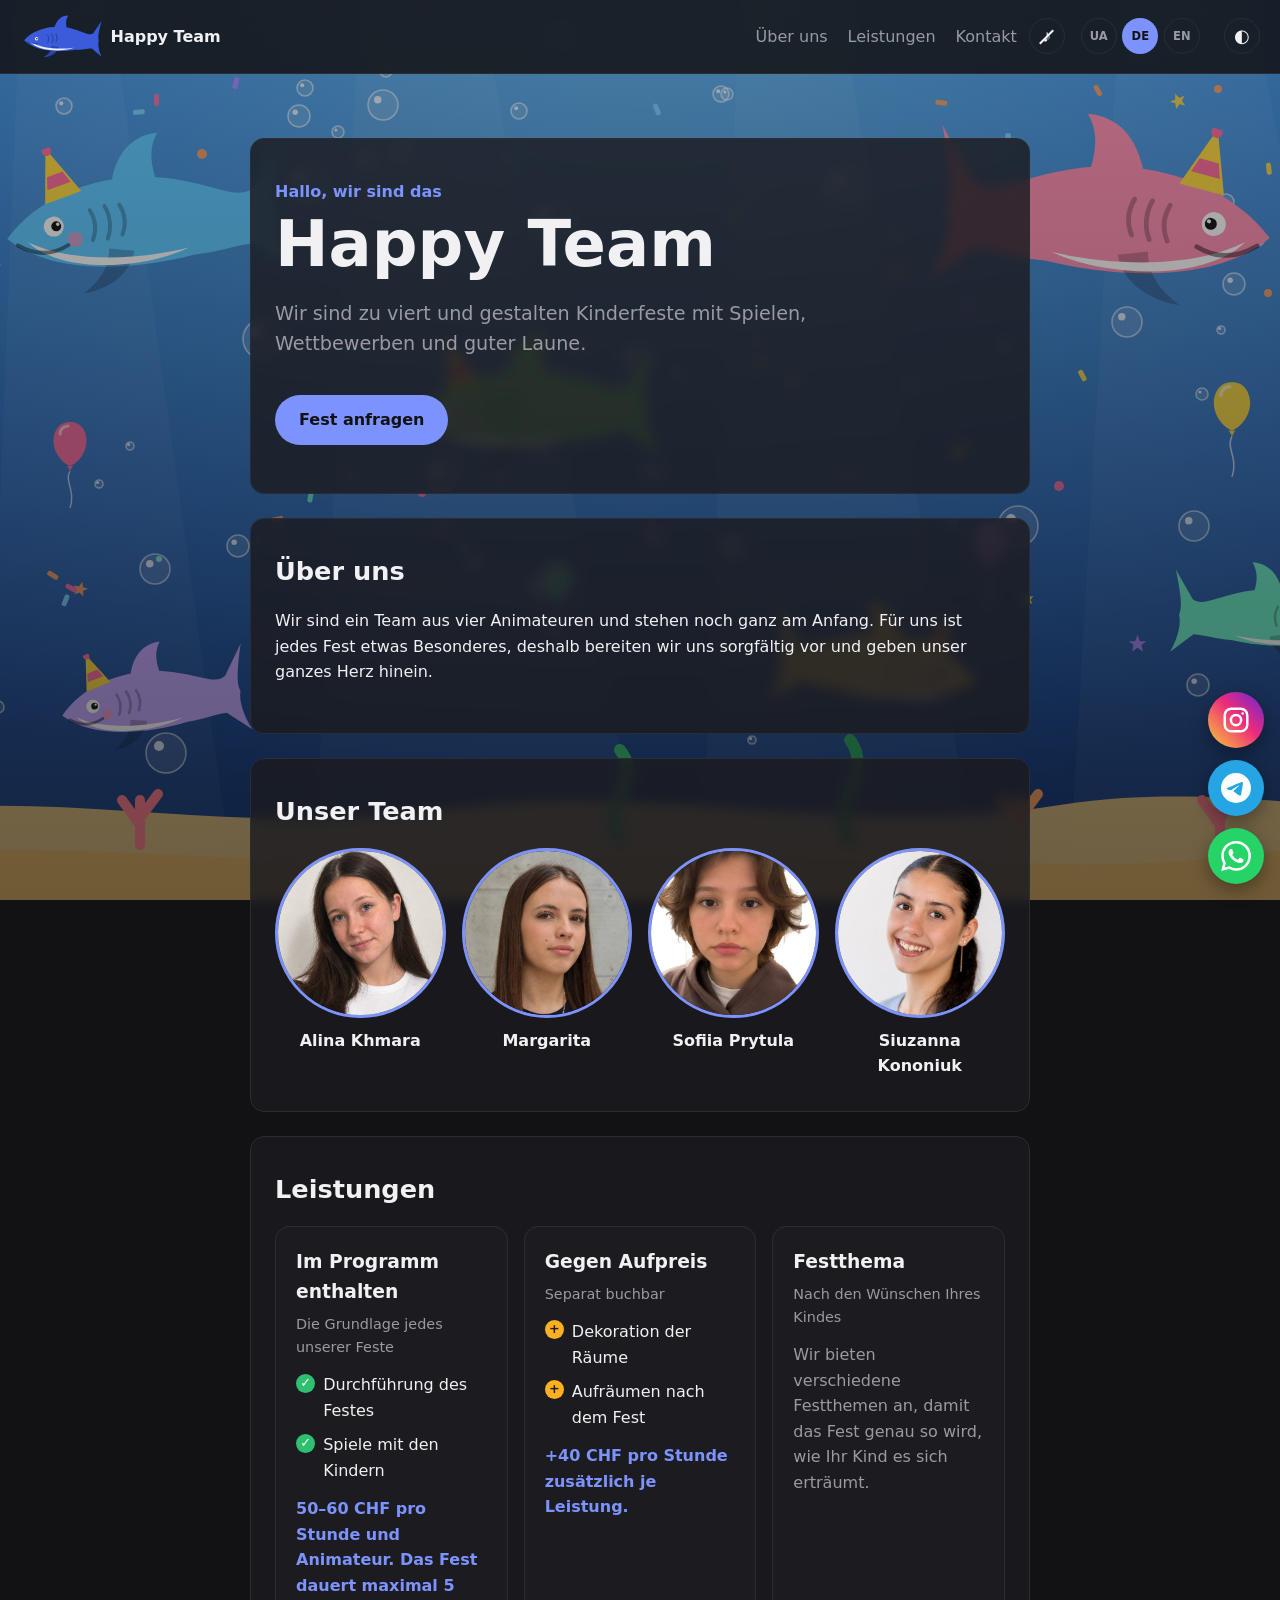
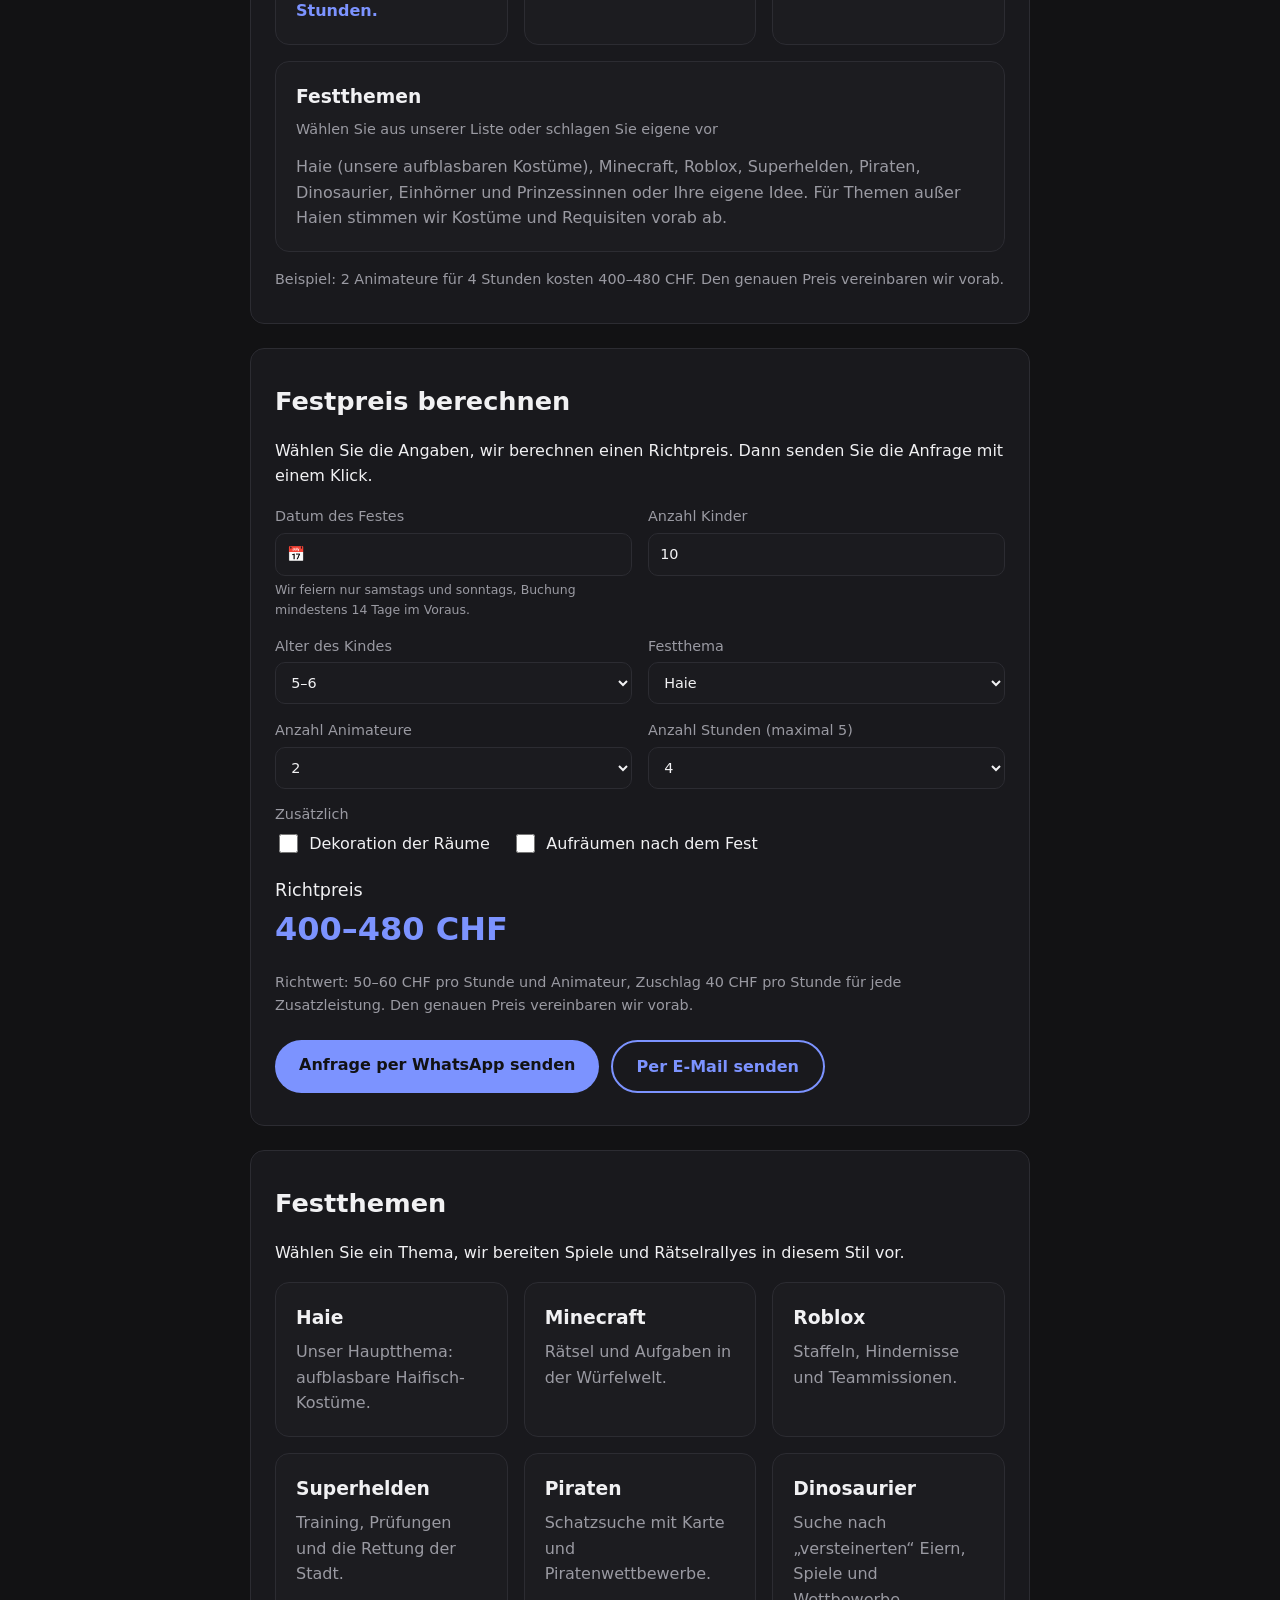
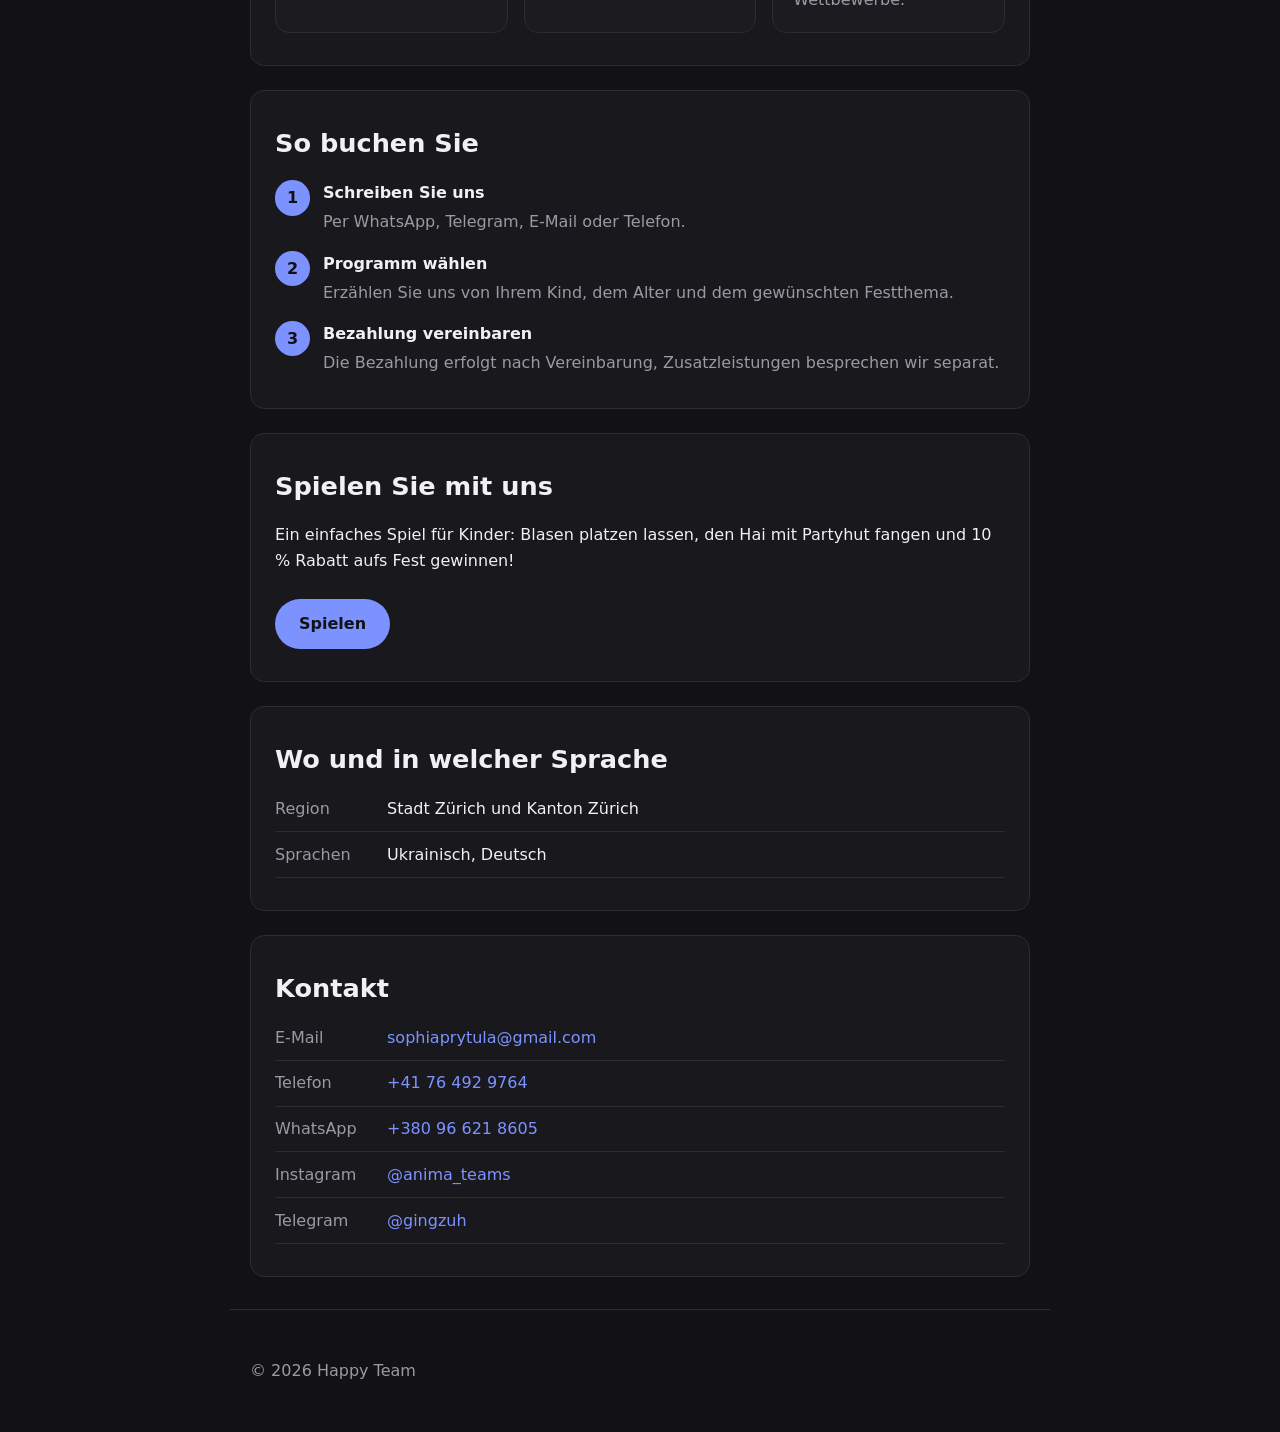
==== index.html @ 8b11d384 "Team: cleaner background around Sofiia's hair Co-Authored-By: Claude Sonnet 5.5 <noreply@anthropic.c" ====
<!doctype html>
<html lang="de" data-theme="dark">
<head>
  <meta charset="utf-8">
  <meta name="viewport" content="width=device-width, initial-scale=1">
  <title>Happy Team – Kinderfeste</title>
  <meta name="description" content="Ein Team aus vier Animateuren: Kinderfeste in der Stadt und im Kanton Zürich auf Ukrainisch und Deutsch.">
  <meta property="og:title" content="Happy Team – Kinderfeste">
  <meta property="og:description" content="Ein Team aus vier Animateuren: Kinderfeste in der Stadt und im Kanton Zürich auf Ukrainisch und Deutsch.">
  <meta property="og:type" content="website">
  <meta property="og:url" content="https://anima-shark.github.io/">
  <meta property="og:site_name" content="Happy Team">
  <meta property="og:image" content="https://anima-shark.github.io/og-image.png">
  <meta property="og:image:width" content="1200">
  <meta property="og:image:height" content="630">
  <meta name="twitter:card" content="summary_large_image">
  <link rel="canonical" href="https://anima-shark.github.io/">
  <link rel="alternate" hreflang="uk" href="https://anima-shark.github.io/?lang=uk">
  <link rel="alternate" hreflang="de" href="https://anima-shark.github.io/?lang=de">
  <link rel="alternate" hreflang="en" href="https://anima-shark.github.io/?lang=en">
  <link rel="alternate" hreflang="x-default" href="https://anima-shark.github.io/">
  <script type="application/ld+json">{"@context": "https://schema.org", "@type": "EntertainmentBusiness", "name": "Happy Team", "description": "Ein Team aus vier Animateuren: Kinderfeste in der Stadt und im Kanton Zürich auf Ukrainisch und Deutsch.", "url": "https://anima-shark.github.io/", "image": "https://anima-shark.github.io/og-image.png", "email": "sophiaprytula@gmail.com", "telephone": "+41764929764", "areaServed": [{"@type": "City", "name": "Zürich"}, {"@type": "AdministrativeArea", "name": "Kanton Zürich"}], "availableLanguage": ["uk", "de"], "priceRange": "CHF 50–60 pro Stunde und Animateur", "sameAs": ["https://www.instagram.com/anima_teams/", "https://t.me/gingzuh"]}</script>
  <link rel="icon" type="image/svg+xml" href="logo.svg">
  <script>document.documentElement.classList.add("i18n-pending");setTimeout(function(){document.documentElement.classList.remove("i18n-pending")},2500)</script>
  <link rel="stylesheet" href="style.css?v=20261071">
</head>
<body>
  <header class="header">
    <a class="logo" href="#top" aria-label="Zum Seitenanfang" data-i18n-aria="logo.aria">
      <img src="logo.svg" alt="Haifisch-Logo" data-i18n-alt="logo.alt" width="82" height="44">
      <span data-i18n="logo.text">Happy Team</span>
    </a>
    <nav class="nav" aria-label="Hauptnavigation" data-i18n-aria="nav.aria">
      <a href="#about" data-i18n="nav.about">Über uns</a>
      <a href="#services" data-i18n="nav.services">Leistungen</a>
      <a href="#contacts" data-i18n="nav.contacts">Kontakt</a>
    </nav>
    <button class="theme-toggle" id="musicToggle" type="button" aria-label="Увімкнути музику" aria-pressed="false">♪</button>
    <div class="lang-switch" id="langSwitch" role="group" aria-label="Мова">
      <button type="button" data-lang="uk" aria-pressed="false">UA</button>
      <button type="button" data-lang="de" aria-pressed="true">DE</button>
      <button type="button" data-lang="en" aria-pressed="false">EN</button>
    </div>
    <button class="theme-toggle" id="themeToggle" type="button" aria-label="Design wechseln" data-i18n-aria="theme.aria">◐</button>
  </header>

  <main id="top">
    <section class="hero">
      <p class="eyebrow" data-i18n="hero.eyebrow">Hallo, wir sind das</p>
      <h1 data-i18n="hero.title">Happy Team</h1>
      <p class="lead" data-i18n="hero.lead">Wir sind zu viert und gestalten Kinderfeste mit Spielen, Wettbewerben und guter Laune.</p>
      <a class="btn" href="#calc" data-i18n="hero.btn">Fest anfragen</a>
    </section>

    <section id="about" class="section reveal">
      <h2 data-i18n="about.title">Über uns</h2>
      <p data-i18n="about.text">Wir sind ein Team aus vier Animateuren und stehen noch ganz am Anfang. Für uns ist jedes Fest etwas Besonderes, deshalb bereiten wir uns sorgfältig vor und geben unser ganzes Herz hinein.</p>
    </section>

    <section id="team" class="section reveal">
      <h2 data-i18n="team.title">Unser Team</h2>
      <ul class="team">
        <li><img src="team/alina.jpg?v=20261071" alt="Alina Khmara" width="240" height="240" loading="lazy"><span data-i18n="team.1">Alina Khmara</span></li>
        <li><img src="team/margarita.jpg?v=20261071" alt="Margarita" width="240" height="240" loading="lazy"><span data-i18n="team.2">Margarita</span></li>
        <li><img src="team/sofiia.jpg?v=20261071" alt="Sofiia Prytula" width="240" height="240" loading="lazy"><span data-i18n="team.3">Sofiia Prytula</span></li>
        <li><img src="team/siuzana.jpg?v=20261071" alt="Siuzanna Kononiuk" width="240" height="240" loading="lazy"><span data-i18n="team.4">Siuzanna Kononiuk</span></li>
      </ul>
    </section>

    <section id="services" class="section reveal">
      <h2 data-i18n="services.title">Leistungen</h2>
      <div class="cards">
        <article class="card">
          <h3 data-i18n="services.base.title">Im Programm enthalten</h3>
          <p class="card-note" data-i18n="services.base.note">Die Grundlage jedes unserer Feste</p>
          <ul class="checklist base">
            <li data-i18n="services.base.1">Durchführung des Festes</li>
            <li data-i18n="services.base.2">Spiele mit den Kindern</li>
          </ul>
          <p class="price" data-i18n="services.base.price">50–60 CHF pro Stunde und Animateur. Das Fest dauert maximal 5 Stunden.</p>
        </article>
        <article class="card">
          <h3 data-i18n="services.extra.title">Gegen Aufpreis</h3>
          <p class="card-note" data-i18n="services.extra.note">Separat buchbar</p>
          <ul class="checklist extra">
            <li data-i18n="services.extra.1">Dekoration der Räume</li>
            <li data-i18n="services.extra.2">Aufräumen nach dem Fest</li>
          </ul>
          <p class="price" data-i18n="services.extra.price">+40 CHF pro Stunde zusätzlich je Leistung.</p>
        </article>
        <article class="card">
          <h3 data-i18n="services.style.title">Festthema</h3>
          <p class="card-note" data-i18n="services.style.note">Nach den Wünschen Ihres Kindes</p>
          <p data-i18n="services.style.text">Wir bieten verschiedene Festthemen an, damit das Fest genau so wird, wie Ihr Kind es sich erträumt.</p>
        </article>
        <article class="card wide">
          <h3 data-i18n="costumes.title">Festthemen</h3>
          <p class="card-note" data-i18n="costumes.note">Wählen Sie aus unserer Liste oder schlagen Sie eigene vor</p>
          <p data-i18n="costumes.text">Haie (unsere aufblasbaren Kostüme), Minecraft, Roblox, Superhelden, Piraten, Dinosaurier, Einhörner und Prinzessinnen oder Ihre eigene Idee. Für Themen außer Haien stimmen wir Kostüme und Requisiten vorab ab.</p>
        </article>
      </div>
      <p class="price-note" data-i18n="services.price">Beispiel: 2 Animateure für 4 Stunden kosten 400–480 CHF. Den genauen Preis vereinbaren wir vorab.</p>
    </section>

    <section id="calc" class="section reveal">
      <h2 data-i18n="calc.title">Festpreis berechnen</h2>
      <p data-i18n="calc.lead">Wählen Sie die Angaben, wir berechnen einen Richtpreis. Dann senden Sie die Anfrage mit einem Klick.</p>
      <form id="calcForm" class="calc-form" autocomplete="off">
        <label class="field"><span data-i18n="calc.date">Datum des Festes</span><input id="cDate" type="text" readonly inputmode="none" placeholder="📅"></label>
        <label class="field"><span data-i18n="calc.kids">Anzahl Kinder</span><input id="cKids" type="number" min="1" max="40" value="10" inputmode="numeric"></label>
        <label class="field"><span data-i18n="calc.age">Alter des Kindes</span>
          <select id="cAge"><option>3–4</option><option selected>5–6</option><option>7–8</option><option>9–10</option><option>11+</option></select>
        </label>
        <label class="field"><span data-i18n="calc.theme">Festthema</span>
          <select id="cTheme">
            <option value="shark" data-i18n="th.shark.name">Haie</option>
            <option value="minecraft" data-i18n="th.minecraft.name">Minecraft</option>
            <option value="roblox" data-i18n="th.roblox.name">Roblox</option>
            <option value="superheroes" data-i18n="th.superheroes.name">Superhelden</option>
            <option value="pirates" data-i18n="th.pirates.name">Piraten</option>
            <option value="dinosaurs" data-i18n="th.dinosaurs.name">Dinosaurier</option>
            <option value="other" data-i18n="calc.theme.other">Anderes Thema oder eigene Idee</option>
          </select>
        </label>
        <label class="field"><span data-i18n="calc.animators">Anzahl Animateure</span>
          <select id="cAnimators"><option>1</option><option selected>2</option><option>3</option><option>4</option></select>
        </label>
        <label class="field"><span data-i18n="calc.hours">Anzahl Stunden (maximal 5)</span>
          <select id="cHours"><option>1</option><option>2</option><option>3</option><option selected>4</option><option>5</option></select>
        </label>
        <fieldset class="field extras">
          <legend data-i18n="calc.extras">Zusätzlich</legend>
          <label class="check"><input id="cDeco" type="checkbox"> <span data-i18n="services.extra.1">Dekoration der Räume</span></label>
          <label class="check"><input id="cClean" type="checkbox"> <span data-i18n="services.extra.2">Aufräumen nach dem Fest</span></label>
        </fieldset>
      </form>
      <p class="calc-result"><span data-i18n="calc.result">Richtpreis</span> <strong id="cResult">400–480 CHF</strong></p>
      <p class="price-note" data-i18n="calc.note">Richtwert: 50–60 CHF pro Stunde und Animateur, Zuschlag 40 CHF pro Stunde für jede Zusatzleistung. Den genauen Preis vereinbaren wir vorab.</p>
      <div class="calc-actions">
        <a id="cWa" class="btn" href="#" target="_blank" rel="noopener" data-i18n="calc.send.wa">Anfrage per WhatsApp senden</a>
        <a id="cMail" class="btn btn-ghost" href="#" data-i18n="calc.send.mail">Per E-Mail senden</a>
      </div>
    </section>

    <section id="themes" class="section reveal">
      <h2 data-i18n="th.section.title">Festthemen</h2>
      <p data-i18n="th.section.lead">Wählen Sie ein Thema, wir bereiten Spiele und Rätselrallyes in diesem Stil vor.</p>
      <div class="cards">
        <a class="card" href="theme-shark.html">
          <h3 data-i18n="th.shark.name">Haie</h3>
          <p data-i18n="th.shark.card">Unser Hauptthema: aufblasbare Haifisch-Kostüme.</p>
        </a>
        <a class="card" href="theme-minecraft.html">
          <h3 data-i18n="th.minecraft.name">Minecraft</h3>
          <p data-i18n="th.minecraft.card">Rätsel und Aufgaben in der Würfelwelt.</p>
        </a>
        <a class="card" href="theme-roblox.html">
          <h3 data-i18n="th.roblox.name">Roblox</h3>
          <p data-i18n="th.roblox.card">Staffeln, Hindernisse und Teammissionen.</p>
        </a>
        <a class="card" href="theme-superheroes.html">
          <h3 data-i18n="th.superheroes.name">Superhelden</h3>
          <p data-i18n="th.superheroes.card">Training, Prüfungen und die Rettung der Stadt.</p>
        </a>
        <a class="card" href="theme-pirates.html">
          <h3 data-i18n="th.pirates.name">Piraten</h3>
          <p data-i18n="th.pirates.card">Schatzsuche mit Karte und Piratenwettbewerbe.</p>
        </a>
        <a class="card" href="theme-dinosaurs.html">
          <h3 data-i18n="th.dinosaurs.name">Dinosaurier</h3>
          <p data-i18n="th.dinosaurs.card">Suche nach „versteinerten“ Eiern, Spiele und Wettbewerbe.</p>
        </a>
      </div>
    </section>

    <section id="how" class="section reveal">
      <h2 data-i18n="how.title">So buchen Sie</h2>
      <ol class="steps">
        <li><strong data-i18n="how.1.t">Schreiben Sie uns</strong><p data-i18n="how.1.d">Per WhatsApp, Telegram, E-Mail oder Telefon.</p></li>
        <li><strong data-i18n="how.2.t">Programm wählen</strong><p data-i18n="how.2.d">Erzählen Sie uns von Ihrem Kind, dem Alter und dem gewünschten Festthema.</p></li>
        <li><strong data-i18n="how.3.t">Bezahlung vereinbaren</strong><p data-i18n="how.3.d">Die Bezahlung erfolgt nach Vereinbarung, Zusatzleistungen besprechen wir separat.</p></li>
      </ol>
    </section>

    <section id="play" class="section reveal">
      <h2 data-i18n="game.link.title">Spielen Sie mit uns</h2>
      <p data-i18n="game.link.text">Ein einfaches Spiel für Kinder: Blasen platzen lassen, den Hai mit Partyhut fangen und 10 % Rabatt aufs Fest gewinnen!</p>
      <a class="btn" href="game.html" data-i18n="game.start">Spielen</a>
    </section>

    <section id="where" class="section reveal">
      <h2 data-i18n="where.title">Wo und in welcher Sprache</h2>
      <ul class="contacts">
        <li><span data-i18n="where.countries.l">Region</span> <span class="v" data-i18n="where.countries.v">Stadt Zürich und Kanton Zürich</span></li>
        <li><span data-i18n="where.langs.l">Sprachen</span> <span class="v" data-i18n="where.langs.v">Ukrainisch, Deutsch</span></li>
      </ul>
    </section>

    <section id="contacts" class="section reveal">
      <h2 data-i18n="contacts.title">Kontakt</h2>
      <ul class="contacts">
        <li><span data-i18n="contacts.email">E-Mail</span> <a href="mailto:sophiaprytula@gmail.com">sophiaprytula@gmail.com</a></li>
        <li><span data-i18n="contacts.phone">Telefon</span> <a href="tel:+41764929764">+41 76 492 9764</a></li>
        <li><span>WhatsApp</span> <a data-wa="380966218605" href="https://wa.me/380966218605" target="_blank" rel="noopener">+380 96 621 8605</a></li>
        <li><span>Instagram</span> <a href="https://www.instagram.com/anima_teams/" target="_blank" rel="noopener">@anima_teams</a></li>
        <li><span>Telegram</span> <a href="https://t.me/gingzuh" target="_blank" rel="noopener">@gingzuh</a></li>
      </ul>
    </section>
  </main>

  <footer class="footer">
    <p>© <span id="year"></span> <span data-i18n="footer.name">Happy Team</span></p>
  </footer>

  <a class="wa-fab ig-fab" href="https://www.instagram.com/anima_teams/" target="_blank" rel="noopener" aria-label="Instagram öffnen" data-i18n-aria="ig.aria">
    <svg viewBox="0 0 24 24" width="28" height="28" aria-hidden="true" fill="none" stroke="currentColor" stroke-width="2" stroke-linecap="round" stroke-linejoin="round"><rect x="3" y="3" width="18" height="18" rx="5.2"/><circle cx="12" cy="12" r="4.1"/><circle cx="17.3" cy="6.7" r="1" fill="currentColor" stroke="none"/></svg>
  </a>

  <a class="wa-fab tg-fab" href="https://t.me/gingzuh" target="_blank" rel="noopener" aria-label="Per Telegram schreiben" data-i18n-aria="tg.aria">
    <svg viewBox="0 0 24 24" width="28" height="28" aria-hidden="true"><path fill="currentColor" d="M11.944 0A12 12 0 0 0 0 12a12 12 0 0 0 12 12 12 12 0 0 0 12-12A12 12 0 0 0 12 0a12 12 0 0 0-.056 0zm4.962 7.224c.1-.002.321.023.465.14a.506.506 0 0 1 .171.325c.016.093.036.306.02.472-.18 1.898-.962 6.502-1.36 8.627-.168.9-.499 1.201-.82 1.23-.696.065-1.225-.46-1.9-.902-1.056-.693-1.653-1.124-2.678-1.8-1.185-.78-.417-1.21.258-1.91.177-.184 3.247-2.977 3.307-3.23.007-.032.014-.15-.056-.212s-.174-.041-.249-.024c-.106.024-1.793 1.14-5.061 3.345-.48.33-.913.49-1.302.48-.428-.008-1.252-.241-1.865-.44-.752-.245-1.349-.374-1.297-.789.027-.216.325-.437.893-.663 3.498-1.524 5.83-2.529 6.998-3.014 3.332-1.386 4.025-1.627 4.476-1.635z"/></svg>
  </a>

  <a class="wa-fab" data-wa="380966218605" href="https://wa.me/380966218605" target="_blank" rel="noopener" aria-label="Per WhatsApp schreiben" data-i18n-aria="wa.aria">
    <svg viewBox="0 0 24 24" width="30" height="30" aria-hidden="true"><path fill="currentColor" d="M17.472 14.382c-.297-.149-1.758-.867-2.03-.967-.273-.099-.471-.148-.67.15-.197.297-.767.966-.94 1.164-.173.199-.347.223-.644.075-.297-.15-1.255-.463-2.39-1.475-.883-.788-1.48-1.761-1.653-2.059-.173-.297-.018-.458.13-.606.134-.133.298-.347.446-.52.149-.174.198-.298.298-.497.099-.198.05-.371-.025-.52-.075-.149-.669-1.612-.916-2.207-.242-.579-.487-.5-.669-.51-.173-.008-.371-.01-.57-.01-.198 0-.52.074-.792.372-.272.297-1.04 1.016-1.04 2.479 0 1.462 1.065 2.875 1.213 3.074.149.198 2.096 3.2 5.077 4.487.709.306 1.262.489 1.694.625.712.227 1.36.195 1.871.118.571-.085 1.758-.719 2.006-1.413.248-.694.248-1.289.173-1.413-.074-.124-.272-.198-.57-.347m-5.421 7.403h-.004a9.87 9.87 0 01-5.031-1.378l-.361-.214-3.741.982.998-3.648-.235-.374a9.86 9.86 0 01-1.51-5.26c.001-5.45 4.436-9.884 9.888-9.884 2.64 0 5.122 1.03 6.988 2.898a9.825 9.825 0 012.893 6.994c-.003 5.45-4.437 9.884-9.885 9.884m8.413-18.297A11.815 11.815 0 0012.05 0C5.495 0 .16 5.335.157 11.892c0 2.096.547 4.142 1.588 5.945L.057 24l6.305-1.654a11.882 11.882 0 005.683 1.448h.005c6.554 0 11.89-5.335 11.893-11.893a11.821 11.821 0 00-3.48-8.413Z"/></svg>
  </a>

  <script src="i18n.js?v=20261071"></script>
  <script src="script.js?v=20261071"></script>
  <script src="calc.js?v=20261071"></script>
</body>
</html>
---- style.css ----
:root {
  --bg: #fafaf8;
  --surface: #ffffff;
  --text: #1c1c1e;
  --muted: #6b6b70;
  --accent: #3b5bdb;
  --border: #e4e4e0;
  --radius: 14px;
  --max: 820px;
}

:root[data-theme="dark"] {
  --bg: #121214;
  --surface: #1c1c20;
  --text: #f1f1f3;
  --muted: #9a9aa2;
  --accent: #7c93ff;
  --border: #2c2c32;
}

* { box-sizing: border-box; }

html { scroll-behavior: smooth; }

:root[data-theme="light"] body {
  background-image:
    linear-gradient(color-mix(in srgb, var(--bg) 6%, transparent), color-mix(in srgb, var(--bg) 16%, transparent)),
    url("bg-light.svg");
}

body {
  margin: 0;
  background-color: var(--bg);
  background-image:
    linear-gradient(color-mix(in srgb, var(--bg) 30%, transparent), color-mix(in srgb, var(--bg) 55%, transparent)),
    url("bg.svg");
  background-size: cover;
  background-position: center;
  background-attachment: fixed;
  color: var(--text);
  font-family: system-ui, -apple-system, "Segoe UI", Roboto, sans-serif;
  line-height: 1.6;
  transition: background .3s, color .3s;
}

a { color: var(--accent); text-decoration: none; }
a:hover { text-decoration: underline; }

.header {
  position: sticky;
  top: 0;
  z-index: 10;
  display: flex;
  align-items: center;
  gap: 1.5rem;
  padding: .9rem 1.25rem;
  background: color-mix(in srgb, var(--bg) 85%, transparent);
  backdrop-filter: blur(10px);
  border-bottom: 1px solid var(--border);
}

.logo { display: flex; align-items: center; gap: .5rem; font-weight: 700; color: var(--text); }
.logo:hover { text-decoration: none; }
.logo img { display: block; height: 44px; width: auto; }
.nav { display: flex; gap: 1.25rem; margin-left: auto; }
.nav a { color: var(--muted); white-space: nowrap; }
.nav a:hover { color: var(--text); text-decoration: none; }

.theme-toggle {
  background: none;
  border: 1px solid var(--border);
  color: var(--text);
  width: 36px;
  height: 36px;
  border-radius: 50%;
  font-size: 1.1rem;
  cursor: pointer;
}

main, .footer { max-width: var(--max); margin: 0 auto; padding: 0 1.25rem; }

.hero {
  margin: 4rem 0 1.5rem;
  padding: 2.5rem 1.5rem 3rem;
  background: color-mix(in srgb, var(--surface) 82%, transparent);
  backdrop-filter: blur(6px);
  border: 1px solid var(--border);
  border-radius: var(--radius);
}
.eyebrow { color: var(--accent); font-weight: 600; margin: 0; }
.hero h1 { font-size: clamp(2.4rem, 8vw, 4rem); line-height: 1.1; margin: .3rem 0 1rem; }
.lead { font-size: 1.2rem; color: var(--muted); max-width: 36rem; }

.btn {
  display: inline-block;
  margin-top: 1rem;
  padding: .75rem 1.5rem;
  background: var(--accent);
  color: #fff;
  border-radius: 999px;
  font-weight: 600;
  transition: transform .2s;
}
.btn:hover { transform: translateY(-2px); text-decoration: none; }
:root[data-theme="dark"] .btn { color: #121214; }

.section {
  margin: 1.5rem 0;
  padding: 2rem 1.5rem;
  scroll-margin-top: 4rem;
  background: color-mix(in srgb, var(--surface) 82%, transparent);
  backdrop-filter: blur(6px);
  border: 1px solid var(--border);
  border-radius: var(--radius);
}
.section h2 { font-size: 1.6rem; margin: 0 0 1rem; }

.cards { display: grid; gap: 1rem; grid-template-columns: repeat(auto-fit, minmax(220px, 1fr)); }
.card {
  background: var(--surface);
  border: 1px solid var(--border);
  border-radius: var(--radius);
  padding: 1.25rem;
}
.card h3 { margin: 0 0 .4rem; }
.card p { margin: 0; color: var(--muted); }

.contacts { list-style: none; padding: 0; margin: 0; display: grid; gap: .6rem; }
.contacts li { display: flex; gap: 1rem; border-bottom: 1px solid var(--border); padding-bottom: .6rem; }
.contacts span { color: var(--muted); min-width: 6rem; }

.footer { margin-top: 2rem; padding-top: 2rem; padding-bottom: 2rem; color: var(--muted); border-top: 1px solid var(--border); }

.reveal { opacity: 0; transform: translateY(16px); transition: opacity .6s, transform .6s; }
.reveal.visible { opacity: 1; transform: none; }

@media (max-width: 520px) {
  .header { gap: .75rem; padding-inline: .9rem; }
  .nav { gap: .7rem; font-size: .85rem; }
  .logo span { display: none; }
  .hero { margin-top: 2rem; }
}

@media (prefers-reduced-motion: reduce) {
  html { scroll-behavior: auto; }
  .reveal { opacity: 1; transform: none; transition: none; }
}

.bubbles {
  --bubble-rim: rgba(255, 255, 255, .75);
  --bubble-shine: rgba(255, 255, 255, .95);
  --bubble-fill: rgba(255, 255, 255, .14);
  position: fixed;
  inset: 0;
  z-index: 5;
  overflow: hidden;
  pointer-events: none;
}

:root[data-theme="light"] .bubbles {
  --bubble-rim: rgba(36, 150, 240, .8);
  --bubble-shine: rgba(190, 230, 255, .95);
  --bubble-fill: rgba(90, 190, 255, .22);
}

.bubble {
  position: absolute;
  bottom: -80px;
  border-radius: 50%;
  background: radial-gradient(circle at 30% 30%, var(--bubble-shine) 0 12%, var(--bubble-fill) 45%, transparent 100%);
  border: 1.5px solid var(--bubble-rim);
  opacity: 0;
  animation: rise var(--dur) ease-in var(--delay) forwards;
}

@keyframes rise {
  0%   { transform: translate(0, 0); opacity: 0; }
  8%   { opacity: .95; }
  25%  { transform: translate(var(--sway), -28vh); }
  50%  { transform: translate(calc(var(--sway) * -1), -58vh); }
  75%  { transform: translate(var(--sway), -88vh); opacity: .9; }
  100% { transform: translate(calc(var(--sway) * -.5), -125vh); opacity: 0; }
}

@media (prefers-reduced-motion: reduce) {
  .bubbles { display: none; }
}

#musicToggle { position: relative; margin-left: -.75rem; }
#musicToggle[aria-pressed="true"] { background: var(--accent); color: #fff; border-color: transparent; }
:root[data-theme="dark"] #musicToggle[aria-pressed="true"] { color: #121214; }
#musicToggle[aria-pressed="false"]::after {
  content: "";
  position: absolute;
  inset: 50% 22% auto;
  height: 2px;
  background: currentColor;
  transform: rotate(-45deg);
}

:root {
  --pop-rim: rgba(255, 255, 255, .8);
  --pop-shine: rgba(255, 255, 255, .95);
  --pop-fill: rgba(255, 255, 255, .16);
}

:root[data-theme="light"] {
  --pop-rim: rgba(36, 150, 240, .85);
  --pop-shine: rgba(190, 230, 255, .95);
  --pop-fill: rgba(90, 190, 255, .25);
}

.pop-bubble {
  position: fixed;
  z-index: 20;
  width: var(--size);
  height: var(--size);
  margin: calc(var(--size) / -2) 0 0 calc(var(--size) / -2);
  border-radius: 50%;
  background: radial-gradient(circle at 30% 30%, var(--pop-shine) 0 14%, var(--pop-fill) 50%, transparent 100%);
  border: 1.5px solid var(--pop-rim);
  pointer-events: none;
  animation: pop-rise var(--dur) ease-out forwards;
}

@keyframes pop-rise {
  0%   { transform: translate(0, 0) scale(.4); opacity: 0; }
  15%  { opacity: 1; }
  60%  { transform: translate(var(--dx), calc(var(--dy) * .6)) scale(1); opacity: .9; }
  100% { transform: translate(calc(var(--dx) * 1.3), var(--dy)) scale(1.05); opacity: 0; }
}

@media (prefers-reduced-motion: reduce) {
  .pop-bubble { display: none; }
}

html, body { cursor: url("submarine.svg") 5 19, auto; }
a, button { cursor: url("submarine.svg") 5 19, pointer; }

body {
  -webkit-user-select: none;
  user-select: none;
}

.contacts {
  -webkit-user-select: text;
  user-select: text;
}

img { -webkit-user-drag: none; user-drag: none; }

.card-note { font-size: .9rem; margin-bottom: .8rem !important; }

.checklist { list-style: none; margin: 0; padding: 0; display: grid; gap: .55rem; }
.checklist li { position: relative; padding-left: 1.7rem; }
.checklist li::before {
  position: absolute;
  left: 0;
  top: .1em;
  width: 1.2rem;
  height: 1.2rem;
  display: grid;
  place-items: center;
  border-radius: 50%;
  font-size: .8rem;
  font-weight: 700;
  line-height: 1;
}
.checklist.base li::before { content: "✓"; background: #2fbf71; color: #fff; }
.checklist.extra li::before { content: "+"; background: #ffb020; color: #1c1c1e; }

.price-note { margin: 1rem 0 0; color: var(--muted); font-size: .9rem; }

.contacts .v { color: inherit; min-width: 0; }

.lang-switch {
  display: flex;
  gap: .35rem;
  margin-left: -.5rem;
}
.lang-switch button {
  width: 36px;
  height: 36px;
  padding: 0;
  display: grid;
  place-items: center;
  background: none;
  border: 1px solid var(--border);
  border-radius: 50%;
  color: var(--muted);
  font: inherit;
  font-size: .72rem;
  font-weight: 700;
  letter-spacing: .02em;
  cursor: inherit;
}
.lang-switch button[aria-pressed="true"] { background: var(--accent); color: #fff; border-color: transparent; }
:root[data-theme="dark"] .lang-switch button[aria-pressed="true"] { color: #121214; }

@media (max-width: 520px) {
  .header { gap: .5rem; }
  .nav { gap: .55rem; font-size: .8rem; }
  .theme-toggle { width: 32px; height: 32px; font-size: 1rem; }
  #musicToggle, .lang-switch { margin-left: 0; }
  .logo img { height: 36px; }
}

@media (max-width: 520px) {
  .header { flex-wrap: wrap; row-gap: .35rem; }
  .logo { margin-right: auto; }
  .nav { order: 3; width: 100%; margin-left: 0; justify-content: space-between; font-size: .85rem; }
  .section { scroll-margin-top: 6.5rem; }
  .hero h1 { font-size: clamp(1.5rem, 7.6vw, 2.4rem); overflow-wrap: anywhere; }
}

.contacts li { flex-wrap: wrap; gap: .15rem 1rem; }
.contacts a { overflow-wrap: anywhere; min-width: 0; }
@media (max-width: 520px) {
  .contacts span { min-width: 5rem; }
}

@media (max-width: 520px) {
  .lang-switch { gap: .3rem; }
  .lang-switch button { width: 32px; height: 32px; font-size: .68rem; }
}

.wa-fab {
  position: fixed;
  right: 1rem;
  bottom: 1rem;
  z-index: 15;
  width: 56px;
  height: 56px;
  display: grid;
  place-items: center;
  border-radius: 50%;
  background: #25d366;
  color: #fff;
  box-shadow: 0 6px 18px rgba(0, 0, 0, .35);
  transition: transform .2s;
}
.wa-fab:hover { transform: scale(1.08); text-decoration: none; }
.wa-fab svg { width: 30px; height: 30px; }

.tg-fab { background: #26a5e4; bottom: calc(1rem + 56px + .75rem); }

.steps { list-style: none; margin: 0; padding: 0; display: grid; gap: 1rem; counter-reset: step; }
.steps li { position: relative; padding-left: 3rem; counter-increment: step; }
.steps li::before {
  content: counter(step);
  position: absolute;
  left: 0;
  top: 0;
  width: 2.2rem;
  height: 2.2rem;
  display: grid;
  place-items: center;
  border-radius: 50%;
  background: var(--accent);
  color: #fff;
  font-weight: 700;
}
:root[data-theme="dark"] .steps li::before { color: #121214; }
.steps p { margin: .2rem 0 0; color: var(--muted); }

.card.wide { grid-column: 1 / -1; }

.game-title { font-size: 1.6rem; margin: 0 0 .4rem; }
.hud { display: flex; flex-wrap: wrap; gap: .6rem; margin: .9rem 0; }
.hud div {
  flex: 1 1 90px;
  display: flex;
  justify-content: space-between;
  gap: .5rem;
  padding: .45rem .8rem;
  background: color-mix(in srgb, var(--surface) 70%, transparent);
  border: 1px solid var(--border);
  border-radius: var(--radius);
}
.hud span { color: var(--muted); }
.hud b { font-variant-numeric: tabular-nums; }
.stage {
  position: relative;
  aspect-ratio: 8 / 5;
  overflow: hidden;
  border: 1px solid var(--border);
  border-radius: var(--radius);
  background: #0c2d6b;
}
.stage canvas { display: block; width: 100%; height: 100%; touch-action: none; }
.overlay {
  position: absolute;
  inset: 0;
  display: grid;
  place-content: center;
  justify-items: center;
  gap: .7rem;
  padding: 1rem;
  text-align: center;
  color: #fff;
  background: rgba(5, 20, 50, .6);
}
.overlay[hidden] { display: none; }
.overlay h2 { margin: 0; font-size: 1.5rem; }
.overlay p { margin: 0; max-width: 28rem; white-space: pre-line; }
button.btn { border: 0; font: inherit; font-weight: 600; cursor: inherit; }
.section .btn { margin-top: .6rem; }

/* у грі курсор: приціл над полем, звичайний над кнопками */
.stage, .stage * { cursor: default; }
.stage canvas { cursor: url("crosshair.svg") 22 22, crosshair; }
.stage .btn { cursor: pointer; }

.ig-fab {
  background: linear-gradient(45deg, #f9ce34 0%, #ee2a7b 55%, #6228d7 100%);
  bottom: calc(1rem + 2 * (56px + .75rem));
}

@media (max-width: 360px) {
  .header { gap: .35rem; padding-inline: .7rem; }
  .logo img { height: 30px; }
  .theme-toggle { width: 28px; height: 28px; font-size: .9rem; }
  .lang-switch { gap: .2rem; }
  .lang-switch button { width: 28px; height: 28px; font-size: .62rem; }
}

.goal { margin: .2rem 0 .4rem; font-weight: 600; color: var(--accent); }
#discountBtn[hidden] { display: none; }

.card .price { margin: .8rem 0 0; font-weight: 600; color: var(--accent); }

.i18n-pending body { visibility: hidden; }

/* калькулятор, теми, посилання-картки */
input, select, textarea { -webkit-user-select: text; user-select: text; }
.calc-form { display: grid; grid-template-columns: repeat(2, 1fr); gap: .9rem 1rem; margin-top: 1rem; }
.field { display: flex; flex-direction: column; gap: .3rem; font-size: .9rem; color: var(--muted); border: 0; padding: 0; margin: 0; min-width: 0; }
.field input, .field select {
  font: inherit;
  color: var(--text);
  background: color-mix(in srgb, var(--surface) 88%, transparent);
  border: 1px solid var(--border);
  border-radius: 10px;
  padding: .55rem .7rem;
  min-height: 42px;
}
.field input:focus, .field select:focus { outline: 2px solid var(--accent); outline-offset: 1px; }
.extras { grid-column: 1 / -1; flex-direction: row; flex-wrap: wrap; gap: .5rem 1.4rem; align-items: center; }
.extras legend { padding: 0; margin-bottom: .3rem; }
.check { display: flex; align-items: center; gap: .5rem; color: var(--text); font-size: 1rem; }
.check input { width: 1.2rem; height: 1.2rem; min-height: 0; accent-color: var(--accent); }
.calc-result { margin: 1.2rem 0 .3rem; font-size: 1.1rem; }
.calc-result strong { display: block; font-size: 2rem; color: var(--accent); }
.calc-actions { display: flex; flex-wrap: wrap; gap: .7rem; margin-top: .8rem; }
.btn-ghost { background: transparent; color: var(--accent); border: 2px solid var(--accent); }
:root[data-theme="dark"] .btn-ghost { color: var(--accent); }
a.card { display: block; color: inherit; transition: transform .2s, border-color .2s; }
a.card:hover { transform: translateY(-3px); border-color: var(--accent); text-decoration: none; }
.lead2 { font-size: 1.1rem; color: var(--muted); max-width: 40rem; }
.h2-small { font-size: 1.2rem; margin: 1.4rem 0 .6rem; }
@media (max-width: 560px) { .calc-form { grid-template-columns: 1fr; } .extras { grid-column: auto; } }
.date-hint { font-size: .78rem; color: var(--muted); }
.date-hint.bad { color: #ff6b6b; font-weight: 600; }
.cal-wrap { position: relative; }
#cDate { cursor: pointer; }
.cal-pop { position: absolute; z-index: 30; top: 100%; left: 0; width: min(310px, 92vw); margin-top: .3rem; padding: .7rem; border-radius: 14px; background: var(--surface); border: 1px solid var(--accent); box-shadow: 0 10px 30px rgba(0,0,0,.45); color: var(--text, #fff); }
.cal-pop[hidden] { display: none; }
.cal-head { display: flex; align-items: center; justify-content: space-between; margin-bottom: .5rem; text-transform: capitalize; }
.cal-nav { width: 32px; height: 32px; border-radius: 50%; border: 1px solid var(--accent); background: transparent; color: inherit; font-size: 1.2rem; cursor: pointer; }
.cal-nav[aria-disabled] { opacity: .3; cursor: default; }
.cal-grid { display: grid; grid-template-columns: repeat(7, 1fr); gap: 3px; text-align: center; }
.cal-grid i { font-style: normal; font-size: .72rem; opacity: .6; }
.cal-day { aspect-ratio: 1; border: 0; border-radius: 8px; font: inherit; font-size: .9rem; color: inherit; background: transparent; cursor: pointer; padding: 0; }
.cal-day.ok { background: color-mix(in srgb, var(--accent) 22%, transparent); font-weight: 700; }
.cal-day.ok:hover { background: var(--accent); color: #fff; }
.cal-day.no { opacity: .6; color: #ff6b6b; cursor: not-allowed; }
.cal-day.no:hover { opacity: .6; }
.cal-day.shake { opacity: 1; animation: calshake .3s 2; }
@keyframes calshake { 25% { transform: translateX(-3px); } 75% { transform: translateX(3px); } }
.team { list-style: none; margin: 1rem 0 0; padding: 0; display: grid; grid-template-columns: repeat(4, 1fr); gap: 1rem; }
.team li { text-align: center; }
.team img { width: 100%; height: auto; aspect-ratio: 1; object-fit: cover; border-radius: 50%; border: 3px solid var(--accent); display: block; }
.team span { display: block; margin-top: .6rem; font-weight: 700; }
@media (max-width: 640px) { .team { grid-template-columns: repeat(2, 1fr); } }
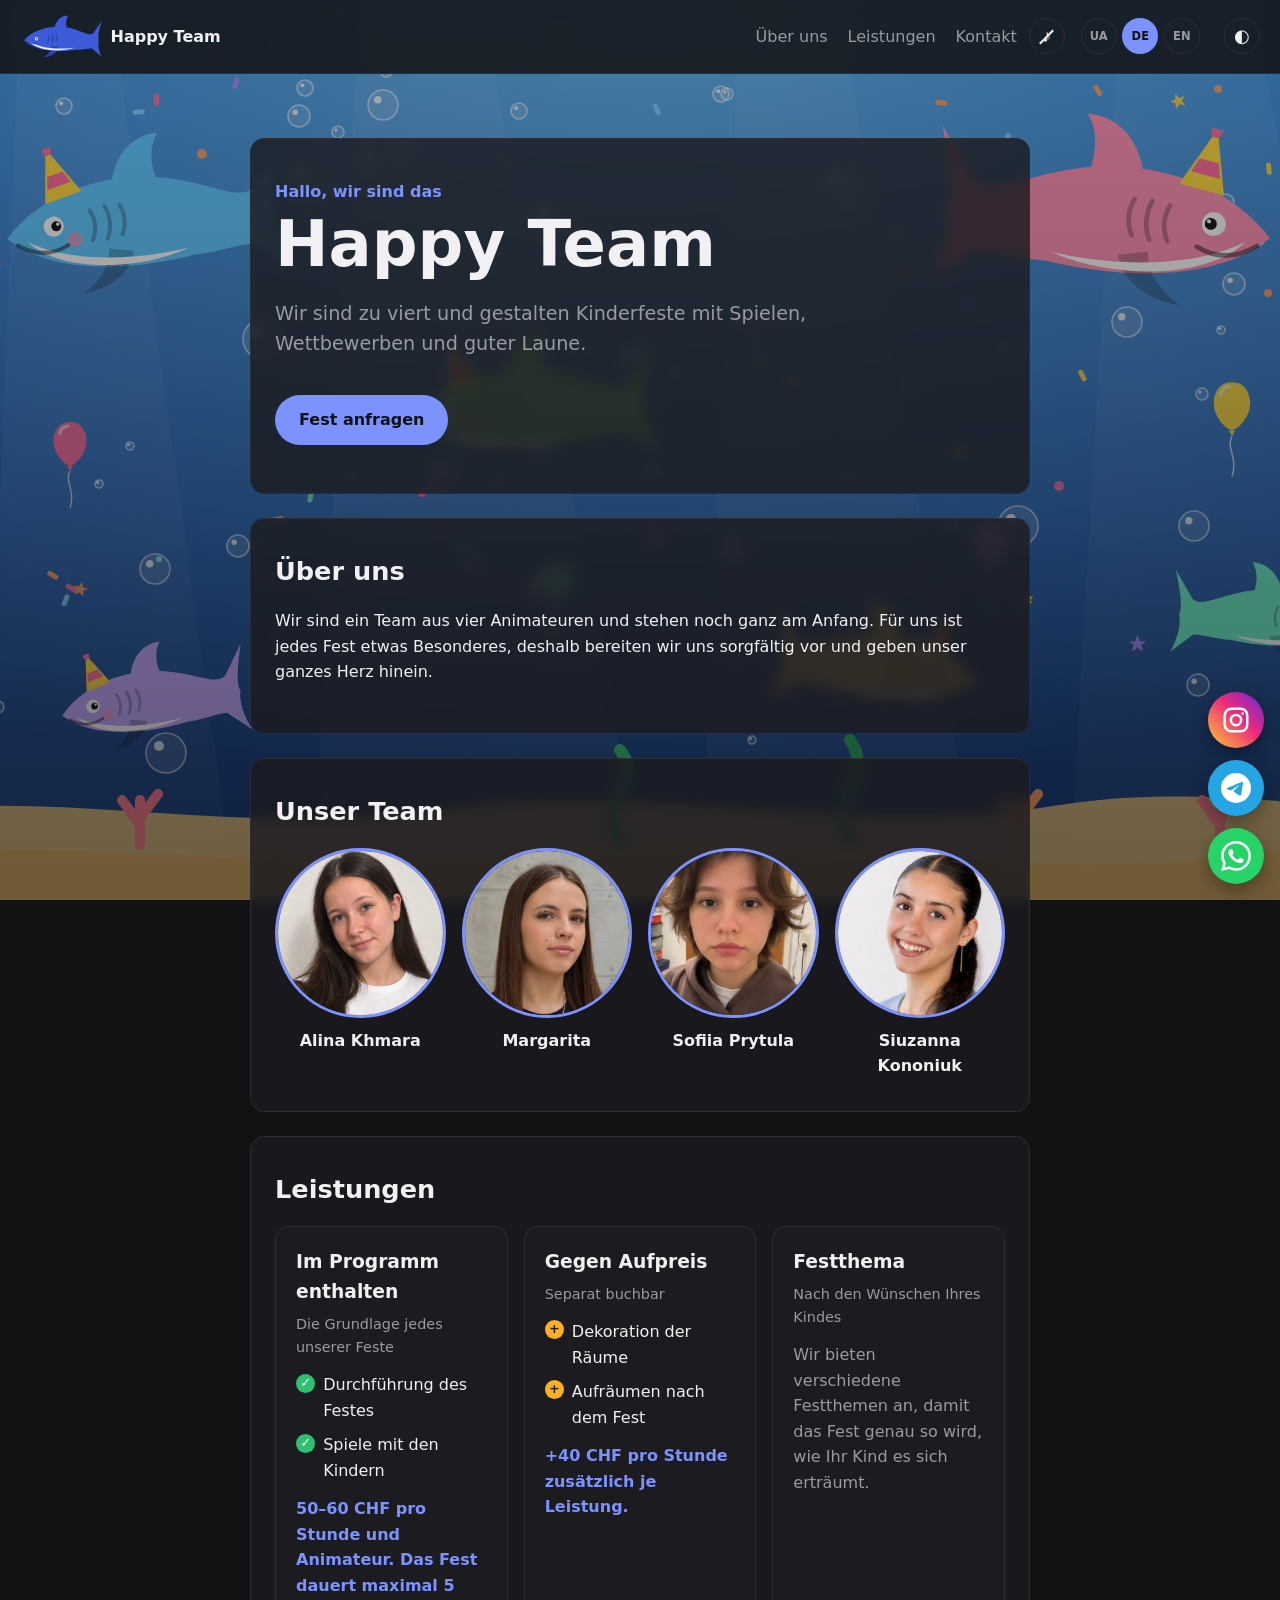
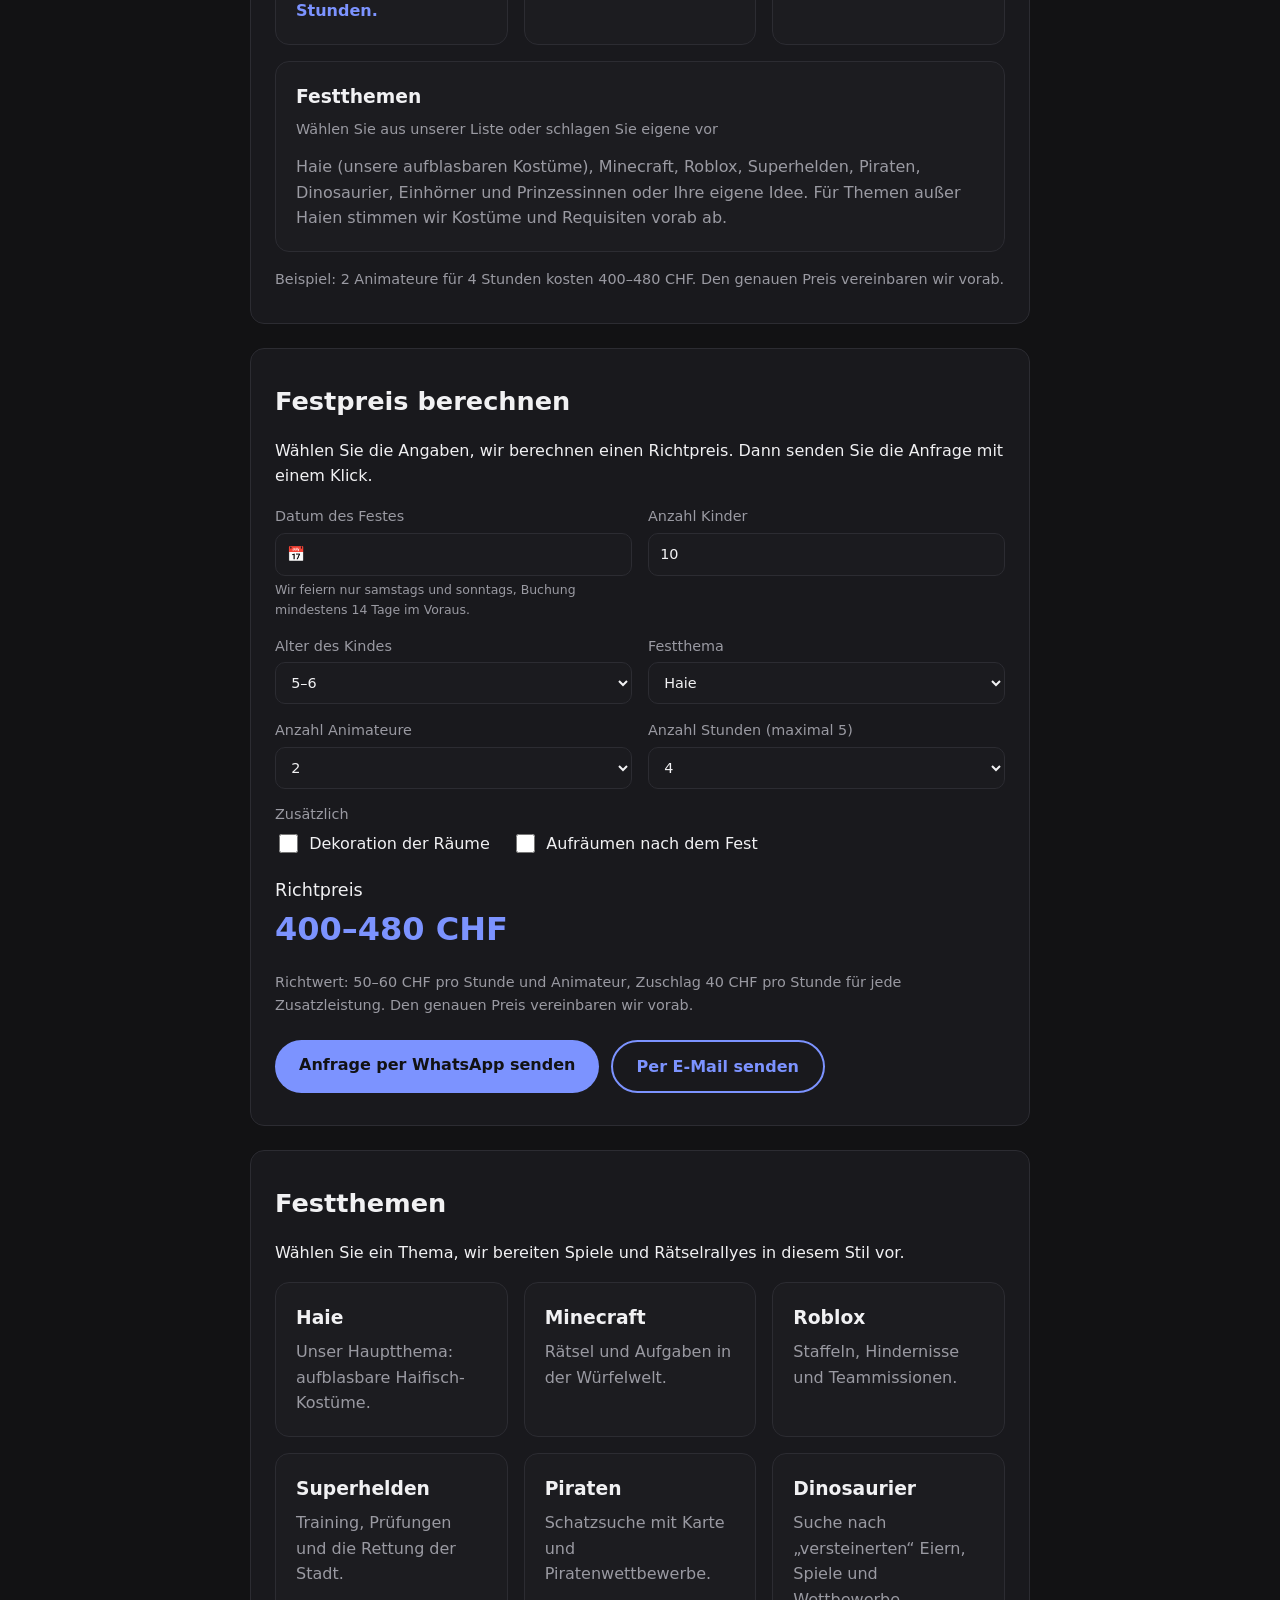
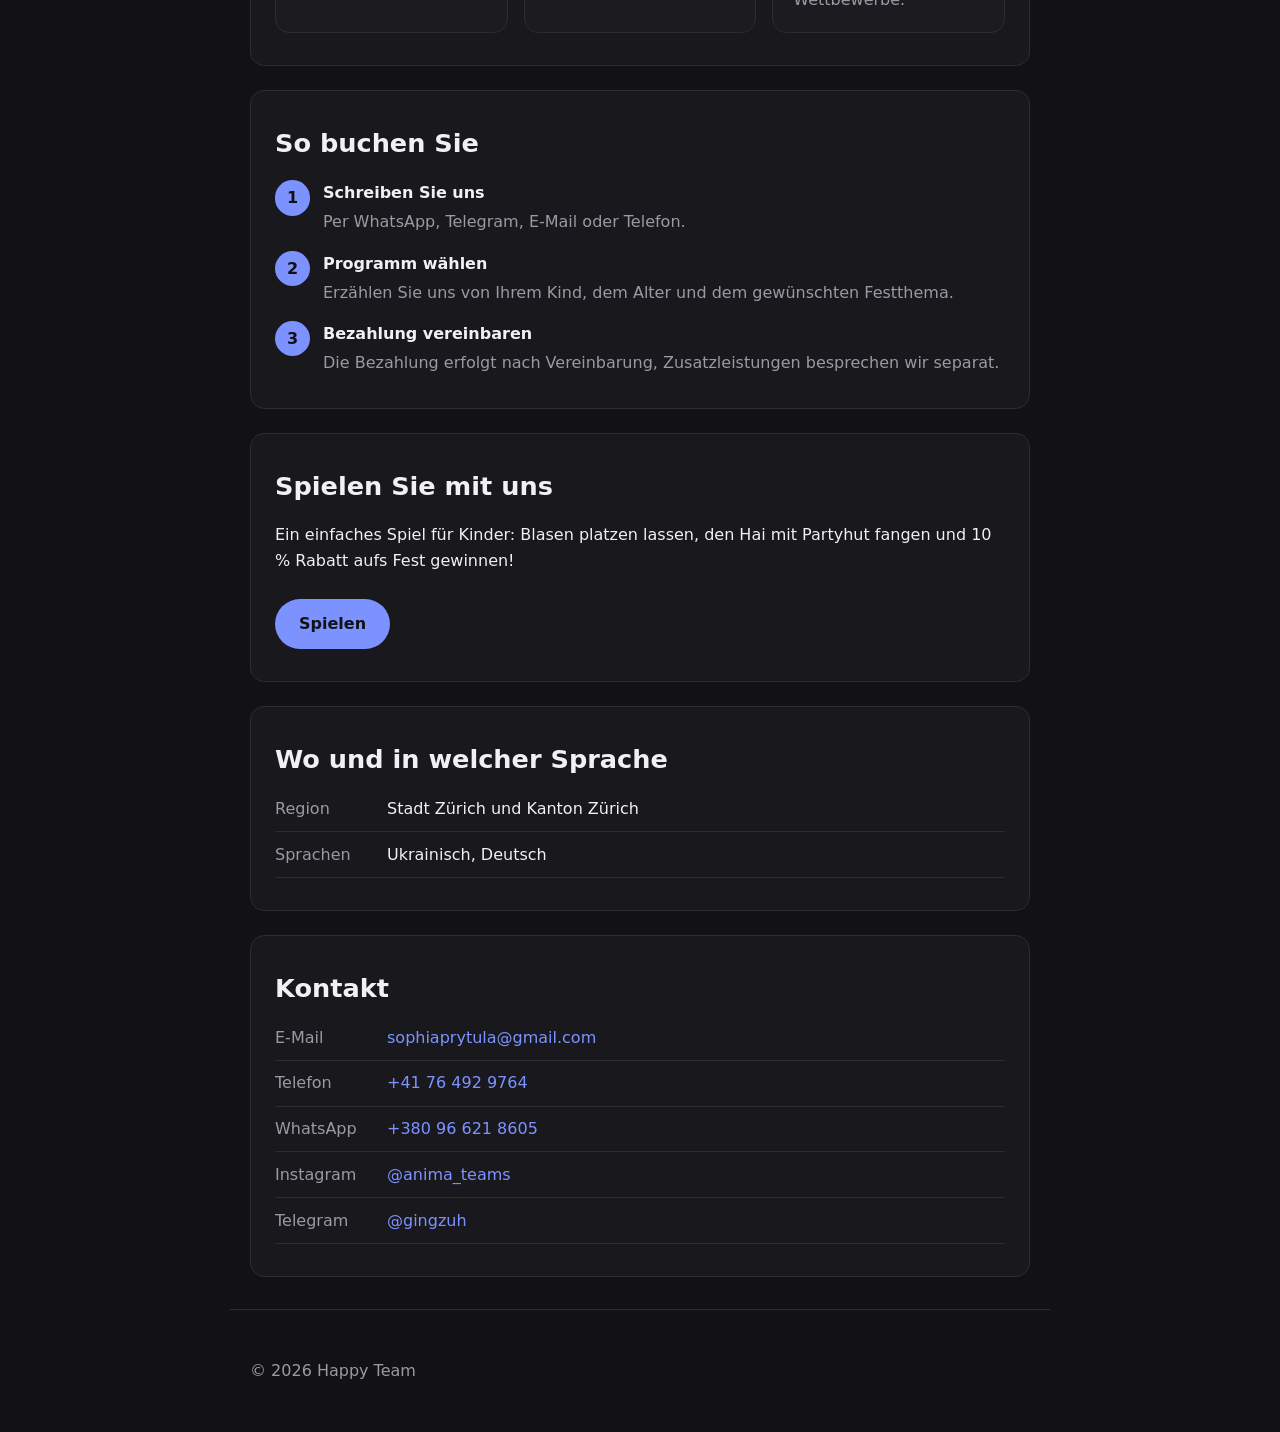
==== commit ee377f25: "Team: restore original Sofiia photo Co-Authored-By: Claude Sonnet 5.5 <noreply@anthropic.com>" ====
--- a/index.html
+++ b/index.html
@@ -22,7 +22,7 @@
   <script type="application/ld+json">{"@context": "https://schema.org", "@type": "EntertainmentBusiness", "name": "Happy Team", "description": "Ein Team aus vier Animateuren: Kinderfeste in der Stadt und im Kanton Zürich auf Ukrainisch und Deutsch.", "url": "https://anima-shark.github.io/", "image": "https://anima-shark.github.io/og-image.png", "email": "sophiaprytula@gmail.com", "telephone": "+41764929764", "areaServed": [{"@type": "City", "name": "Zürich"}, {"@type": "AdministrativeArea", "name": "Kanton Zürich"}], "availableLanguage": ["uk", "de"], "priceRange": "CHF 50–60 pro Stunde und Animateur", "sameAs": ["https://www.instagram.com/anima_teams/", "https://t.me/gingzuh"]}</script>
   <link rel="icon" type="image/svg+xml" href="logo.svg">
   <script>document.documentElement.classList.add("i18n-pending");setTimeout(function(){document.documentElement.classList.remove("i18n-pending")},2500)</script>
-  <link rel="stylesheet" href="style.css?v=20261071">
+  <link rel="stylesheet" href="style.css?v=20261072">
 </head>
 <body>
   <header class="header">
@@ -60,10 +60,10 @@
     <section id="team" class="section reveal">
       <h2 data-i18n="team.title">Unser Team</h2>
       <ul class="team">
-        <li><img src="team/alina.jpg?v=20261071" alt="Alina Khmara" width="240" height="240" loading="lazy"><span data-i18n="team.1">Alina Khmara</span></li>
-        <li><img src="team/margarita.jpg?v=20261071" alt="Margarita" width="240" height="240" loading="lazy"><span data-i18n="team.2">Margarita</span></li>
-        <li><img src="team/sofiia.jpg?v=20261071" alt="Sofiia Prytula" width="240" height="240" loading="lazy"><span data-i18n="team.3">Sofiia Prytula</span></li>
-        <li><img src="team/siuzana.jpg?v=20261071" alt="Siuzanna Kononiuk" width="240" height="240" loading="lazy"><span data-i18n="team.4">Siuzanna Kononiuk</span></li>
+        <li><img src="team/alina.jpg?v=20261072" alt="Alina Khmara" width="240" height="240" loading="lazy"><span data-i18n="team.1">Alina Khmara</span></li>
+        <li><img src="team/margarita.jpg?v=20261072" alt="Margarita" width="240" height="240" loading="lazy"><span data-i18n="team.2">Margarita</span></li>
+        <li><img src="team/sofiia.jpg?v=20261072" alt="Sofiia Prytula" width="240" height="240" loading="lazy"><span data-i18n="team.3">Sofiia Prytula</span></li>
+        <li><img src="team/siuzana.jpg?v=20261072" alt="Siuzanna Kononiuk" width="240" height="240" loading="lazy"><span data-i18n="team.4">Siuzanna Kononiuk</span></li>
       </ul>
     </section>
 
@@ -224,8 +224,8 @@
     <svg viewBox="0 0 24 24" width="30" height="30" aria-hidden="true"><path fill="currentColor" d="M17.472 14.382c-.297-.149-1.758-.867-2.03-.967-.273-.099-.471-.148-.67.15-.197.297-.767.966-.94 1.164-.173.199-.347.223-.644.075-.297-.15-1.255-.463-2.39-1.475-.883-.788-1.48-1.761-1.653-2.059-.173-.297-.018-.458.13-.606.134-.133.298-.347.446-.52.149-.174.198-.298.298-.497.099-.198.05-.371-.025-.52-.075-.149-.669-1.612-.916-2.207-.242-.579-.487-.5-.669-.51-.173-.008-.371-.01-.57-.01-.198 0-.52.074-.792.372-.272.297-1.04 1.016-1.04 2.479 0 1.462 1.065 2.875 1.213 3.074.149.198 2.096 3.2 5.077 4.487.709.306 1.262.489 1.694.625.712.227 1.36.195 1.871.118.571-.085 1.758-.719 2.006-1.413.248-.694.248-1.289.173-1.413-.074-.124-.272-.198-.57-.347m-5.421 7.403h-.004a9.87 9.87 0 01-5.031-1.378l-.361-.214-3.741.982.998-3.648-.235-.374a9.86 9.86 0 01-1.51-5.26c.001-5.45 4.436-9.884 9.888-9.884 2.64 0 5.122 1.03 6.988 2.898a9.825 9.825 0 012.893 6.994c-.003 5.45-4.437 9.884-9.885 9.884m8.413-18.297A11.815 11.815 0 0012.05 0C5.495 0 .16 5.335.157 11.892c0 2.096.547 4.142 1.588 5.945L.057 24l6.305-1.654a11.882 11.882 0 005.683 1.448h.005c6.554 0 11.89-5.335 11.893-11.893a11.821 11.821 0 00-3.48-8.413Z"/></svg>
   </a>
 
-  <script src="i18n.js?v=20261071"></script>
-  <script src="script.js?v=20261071"></script>
-  <script src="calc.js?v=20261071"></script>
+  <script src="i18n.js?v=20261072"></script>
+  <script src="script.js?v=20261072"></script>
+  <script src="calc.js?v=20261072"></script>
 </body>
 </html>
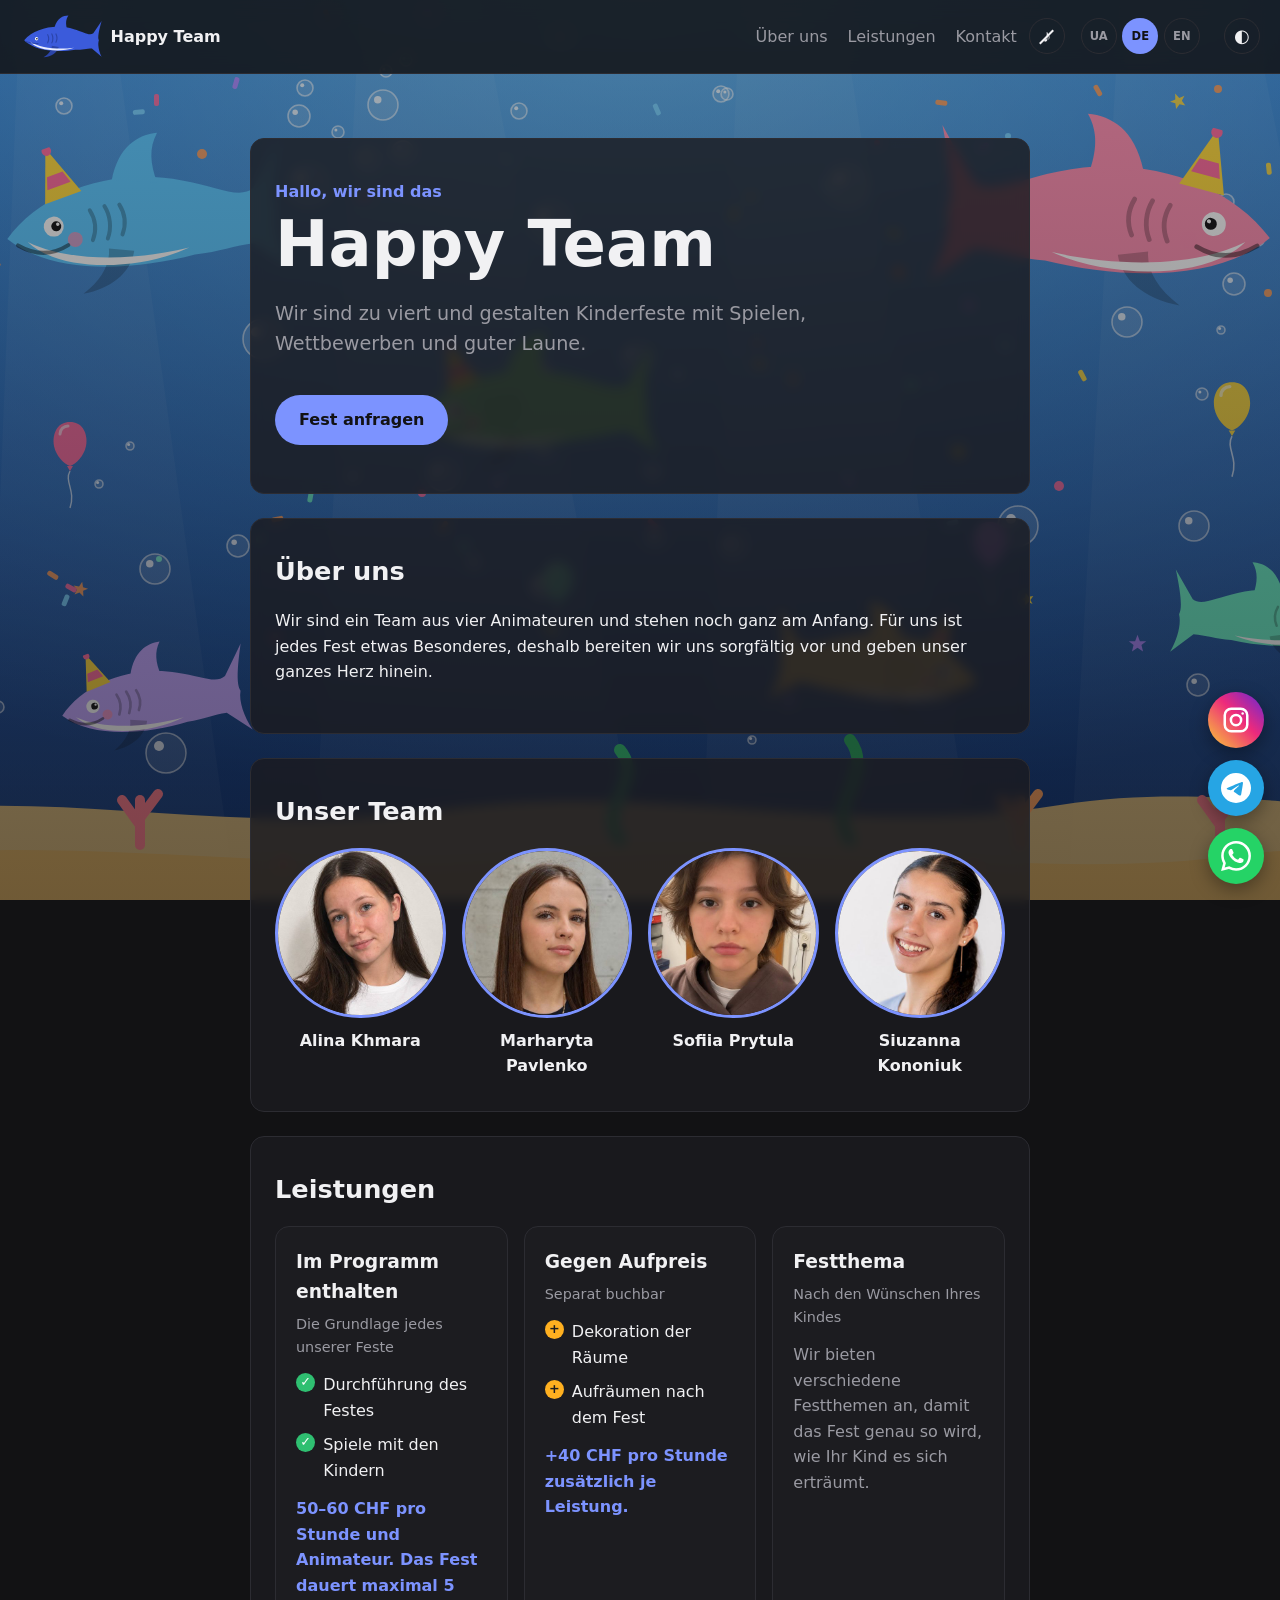
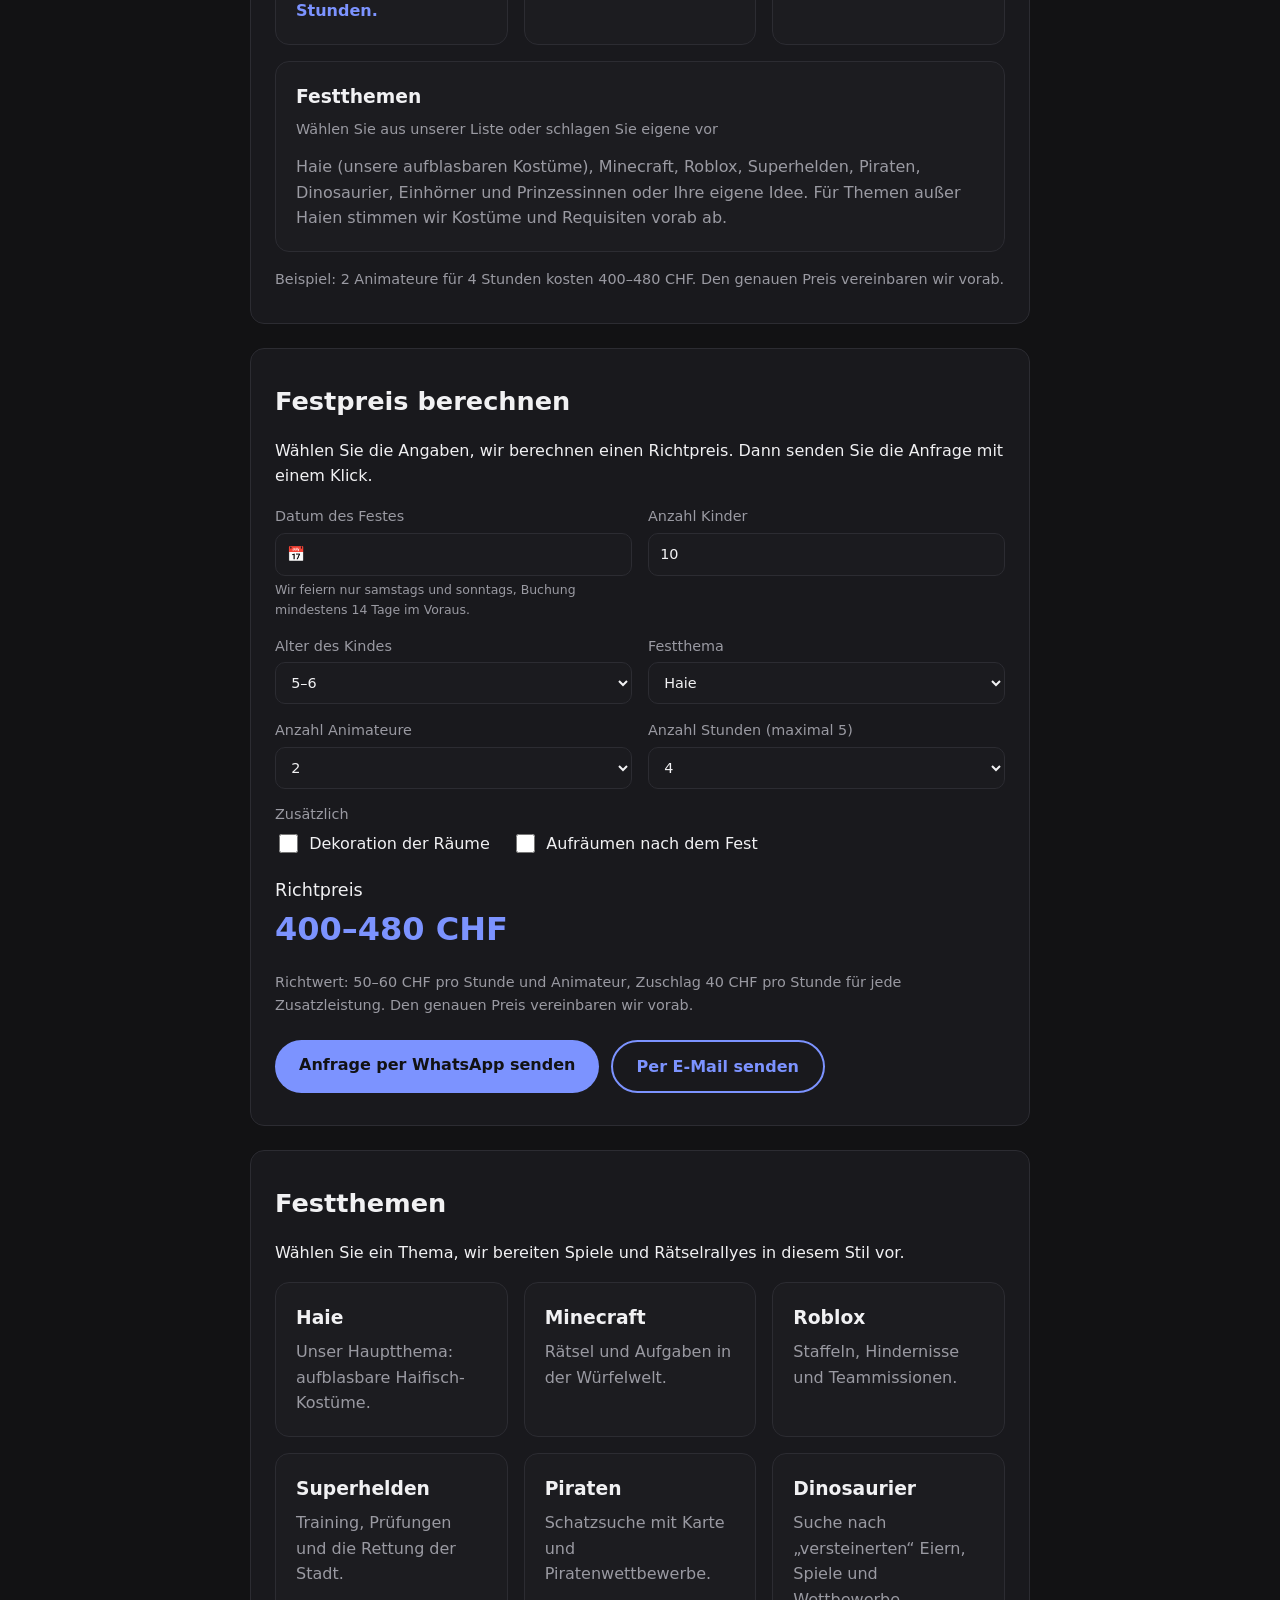
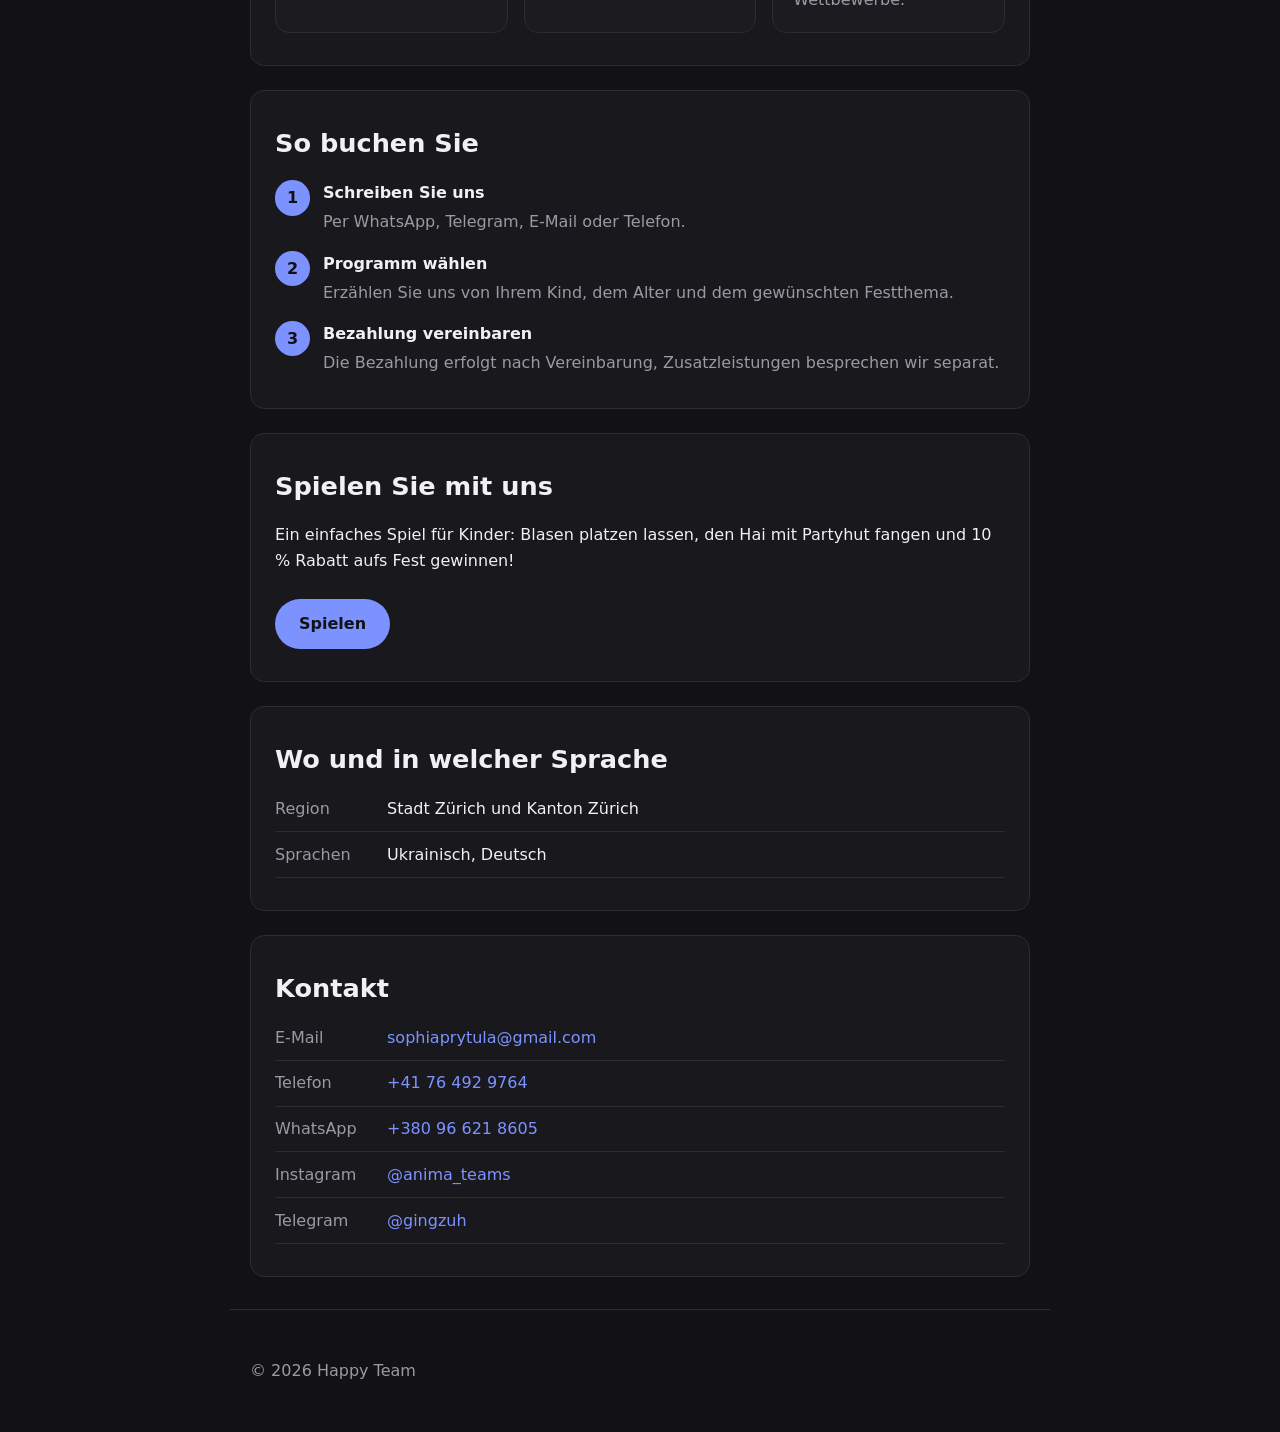
==== commit 22392505: "Team: Marharyta Pavlenko full name Co-Authored-By: Claude Sonnet 5.5 <noreply@anthropic.com>" ====
--- a/index.html
+++ b/index.html
@@ -22,7 +22,7 @@
   <script type="application/ld+json">{"@context": "https://schema.org", "@type": "EntertainmentBusiness", "name": "Happy Team", "description": "Ein Team aus vier Animateuren: Kinderfeste in der Stadt und im Kanton Zürich auf Ukrainisch und Deutsch.", "url": "https://anima-shark.github.io/", "image": "https://anima-shark.github.io/og-image.png", "email": "sophiaprytula@gmail.com", "telephone": "+41764929764", "areaServed": [{"@type": "City", "name": "Zürich"}, {"@type": "AdministrativeArea", "name": "Kanton Zürich"}], "availableLanguage": ["uk", "de"], "priceRange": "CHF 50–60 pro Stunde und Animateur", "sameAs": ["https://www.instagram.com/anima_teams/", "https://t.me/gingzuh"]}</script>
   <link rel="icon" type="image/svg+xml" href="logo.svg">
   <script>document.documentElement.classList.add("i18n-pending");setTimeout(function(){document.documentElement.classList.remove("i18n-pending")},2500)</script>
-  <link rel="stylesheet" href="style.css?v=20261072">
+  <link rel="stylesheet" href="style.css?v=20261073">
 </head>
 <body>
   <header class="header">
@@ -60,10 +60,10 @@
     <section id="team" class="section reveal">
       <h2 data-i18n="team.title">Unser Team</h2>
       <ul class="team">
-        <li><img src="team/alina.jpg?v=20261072" alt="Alina Khmara" width="240" height="240" loading="lazy"><span data-i18n="team.1">Alina Khmara</span></li>
-        <li><img src="team/margarita.jpg?v=20261072" alt="Margarita" width="240" height="240" loading="lazy"><span data-i18n="team.2">Margarita</span></li>
-        <li><img src="team/sofiia.jpg?v=20261072" alt="Sofiia Prytula" width="240" height="240" loading="lazy"><span data-i18n="team.3">Sofiia Prytula</span></li>
-        <li><img src="team/siuzana.jpg?v=20261072" alt="Siuzanna Kononiuk" width="240" height="240" loading="lazy"><span data-i18n="team.4">Siuzanna Kononiuk</span></li>
+        <li><img src="team/alina.jpg?v=20261073" alt="Alina Khmara" width="240" height="240" loading="lazy"><span data-i18n="team.1">Alina Khmara</span></li>
+        <li><img src="team/margarita.jpg?v=20261073" alt="Marharyta Pavlenko" width="240" height="240" loading="lazy"><span data-i18n="team.2">Marharyta Pavlenko</span></li>
+        <li><img src="team/sofiia.jpg?v=20261073" alt="Sofiia Prytula" width="240" height="240" loading="lazy"><span data-i18n="team.3">Sofiia Prytula</span></li>
+        <li><img src="team/siuzana.jpg?v=20261073" alt="Siuzanna Kononiuk" width="240" height="240" loading="lazy"><span data-i18n="team.4">Siuzanna Kononiuk</span></li>
       </ul>
     </section>
 
@@ -224,8 +224,8 @@
     <svg viewBox="0 0 24 24" width="30" height="30" aria-hidden="true"><path fill="currentColor" d="M17.472 14.382c-.297-.149-1.758-.867-2.03-.967-.273-.099-.471-.148-.67.15-.197.297-.767.966-.94 1.164-.173.199-.347.223-.644.075-.297-.15-1.255-.463-2.39-1.475-.883-.788-1.48-1.761-1.653-2.059-.173-.297-.018-.458.13-.606.134-.133.298-.347.446-.52.149-.174.198-.298.298-.497.099-.198.05-.371-.025-.52-.075-.149-.669-1.612-.916-2.207-.242-.579-.487-.5-.669-.51-.173-.008-.371-.01-.57-.01-.198 0-.52.074-.792.372-.272.297-1.04 1.016-1.04 2.479 0 1.462 1.065 2.875 1.213 3.074.149.198 2.096 3.2 5.077 4.487.709.306 1.262.489 1.694.625.712.227 1.36.195 1.871.118.571-.085 1.758-.719 2.006-1.413.248-.694.248-1.289.173-1.413-.074-.124-.272-.198-.57-.347m-5.421 7.403h-.004a9.87 9.87 0 01-5.031-1.378l-.361-.214-3.741.982.998-3.648-.235-.374a9.86 9.86 0 01-1.51-5.26c.001-5.45 4.436-9.884 9.888-9.884 2.64 0 5.122 1.03 6.988 2.898a9.825 9.825 0 012.893 6.994c-.003 5.45-4.437 9.884-9.885 9.884m8.413-18.297A11.815 11.815 0 0012.05 0C5.495 0 .16 5.335.157 11.892c0 2.096.547 4.142 1.588 5.945L.057 24l6.305-1.654a11.882 11.882 0 005.683 1.448h.005c6.554 0 11.89-5.335 11.893-11.893a11.821 11.821 0 00-3.48-8.413Z"/></svg>
   </a>
 
-  <script src="i18n.js?v=20261072"></script>
-  <script src="script.js?v=20261072"></script>
-  <script src="calc.js?v=20261072"></script>
+  <script src="i18n.js?v=20261073"></script>
+  <script src="script.js?v=20261073"></script>
+  <script src="calc.js?v=20261073"></script>
 </body>
 </html>
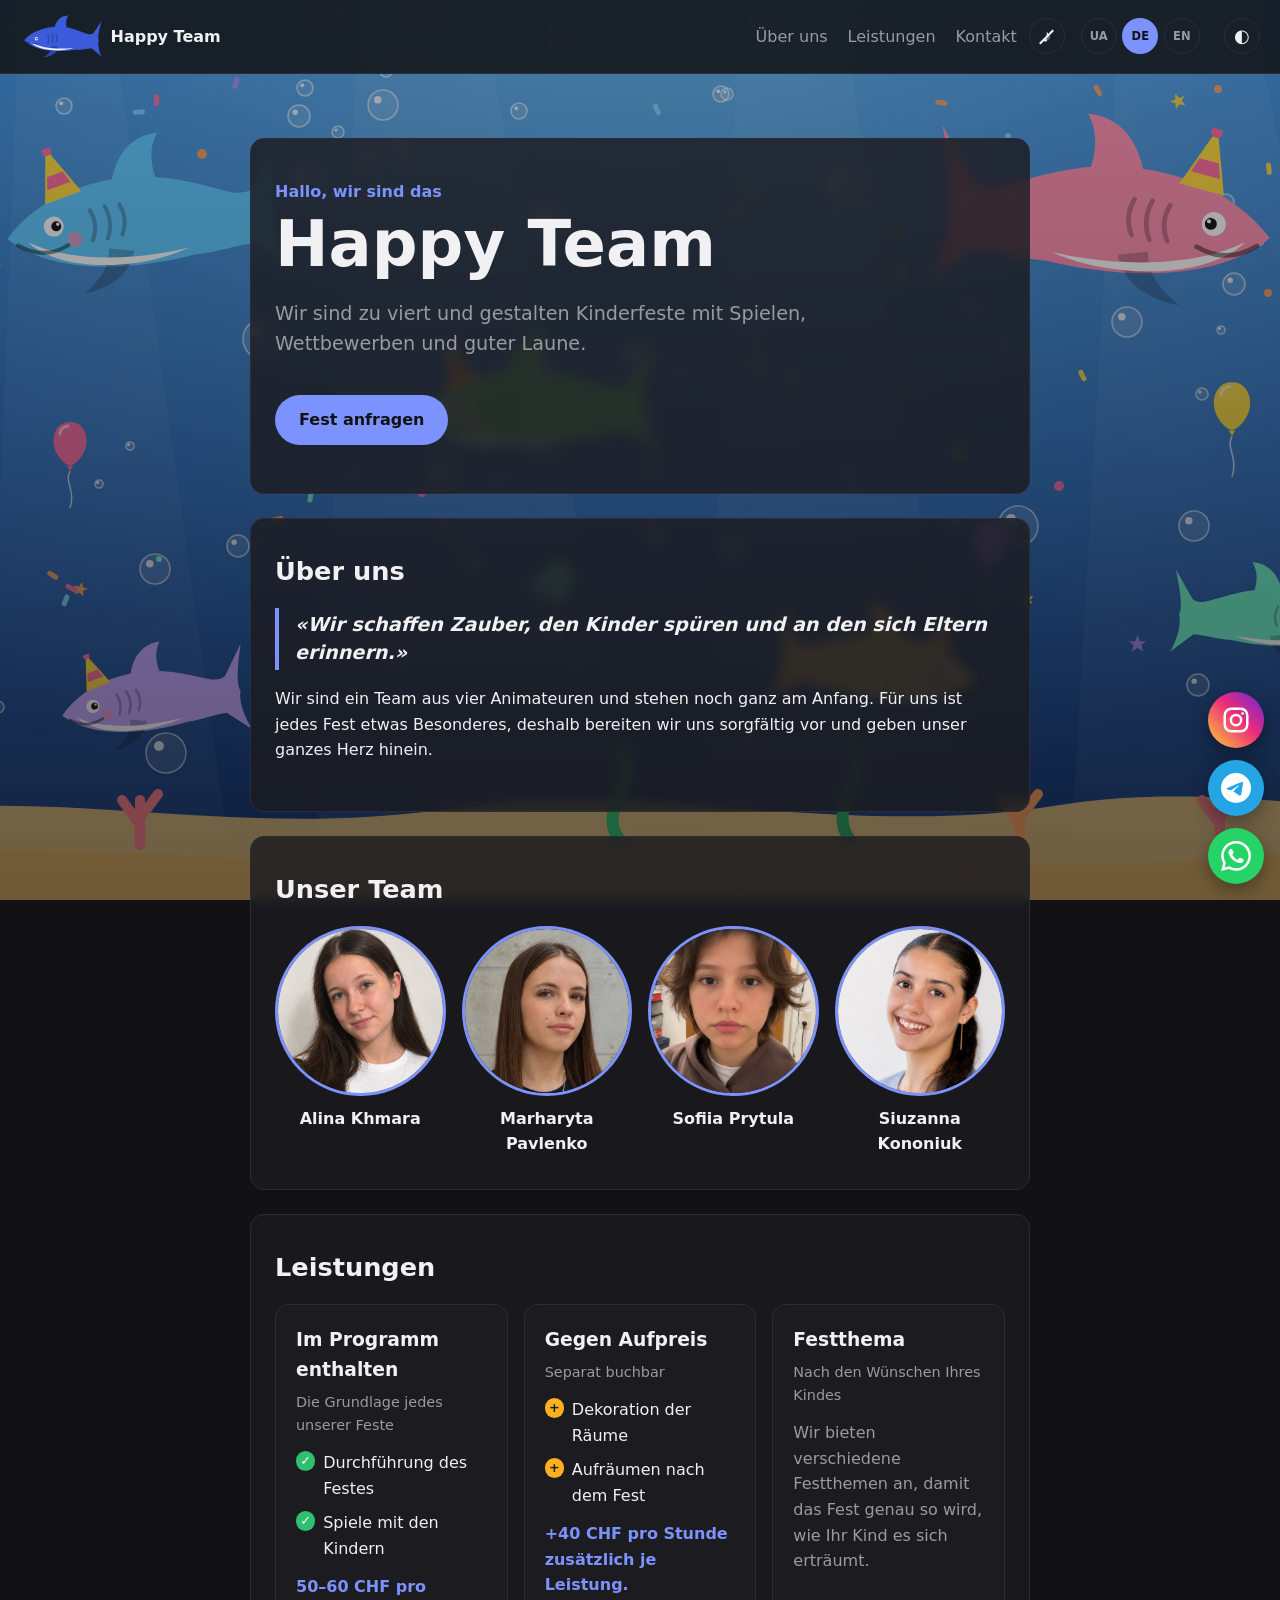
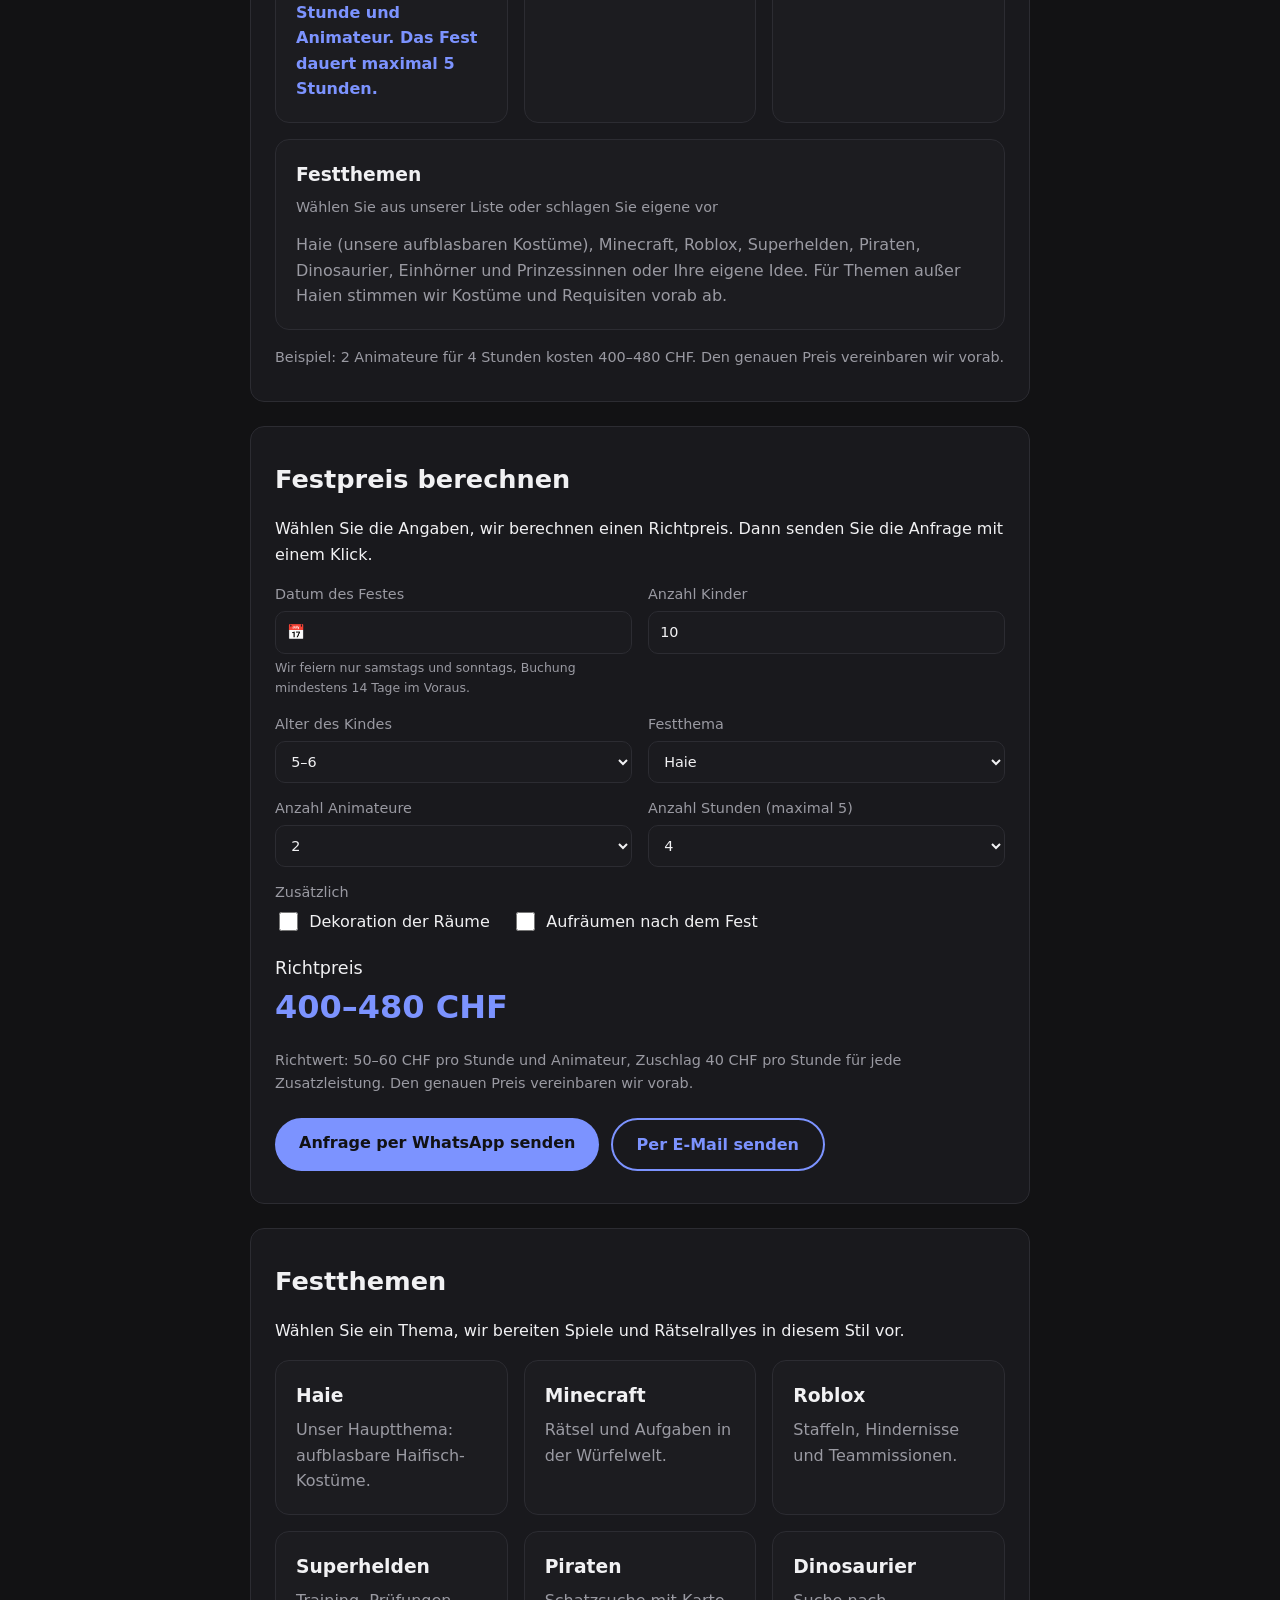
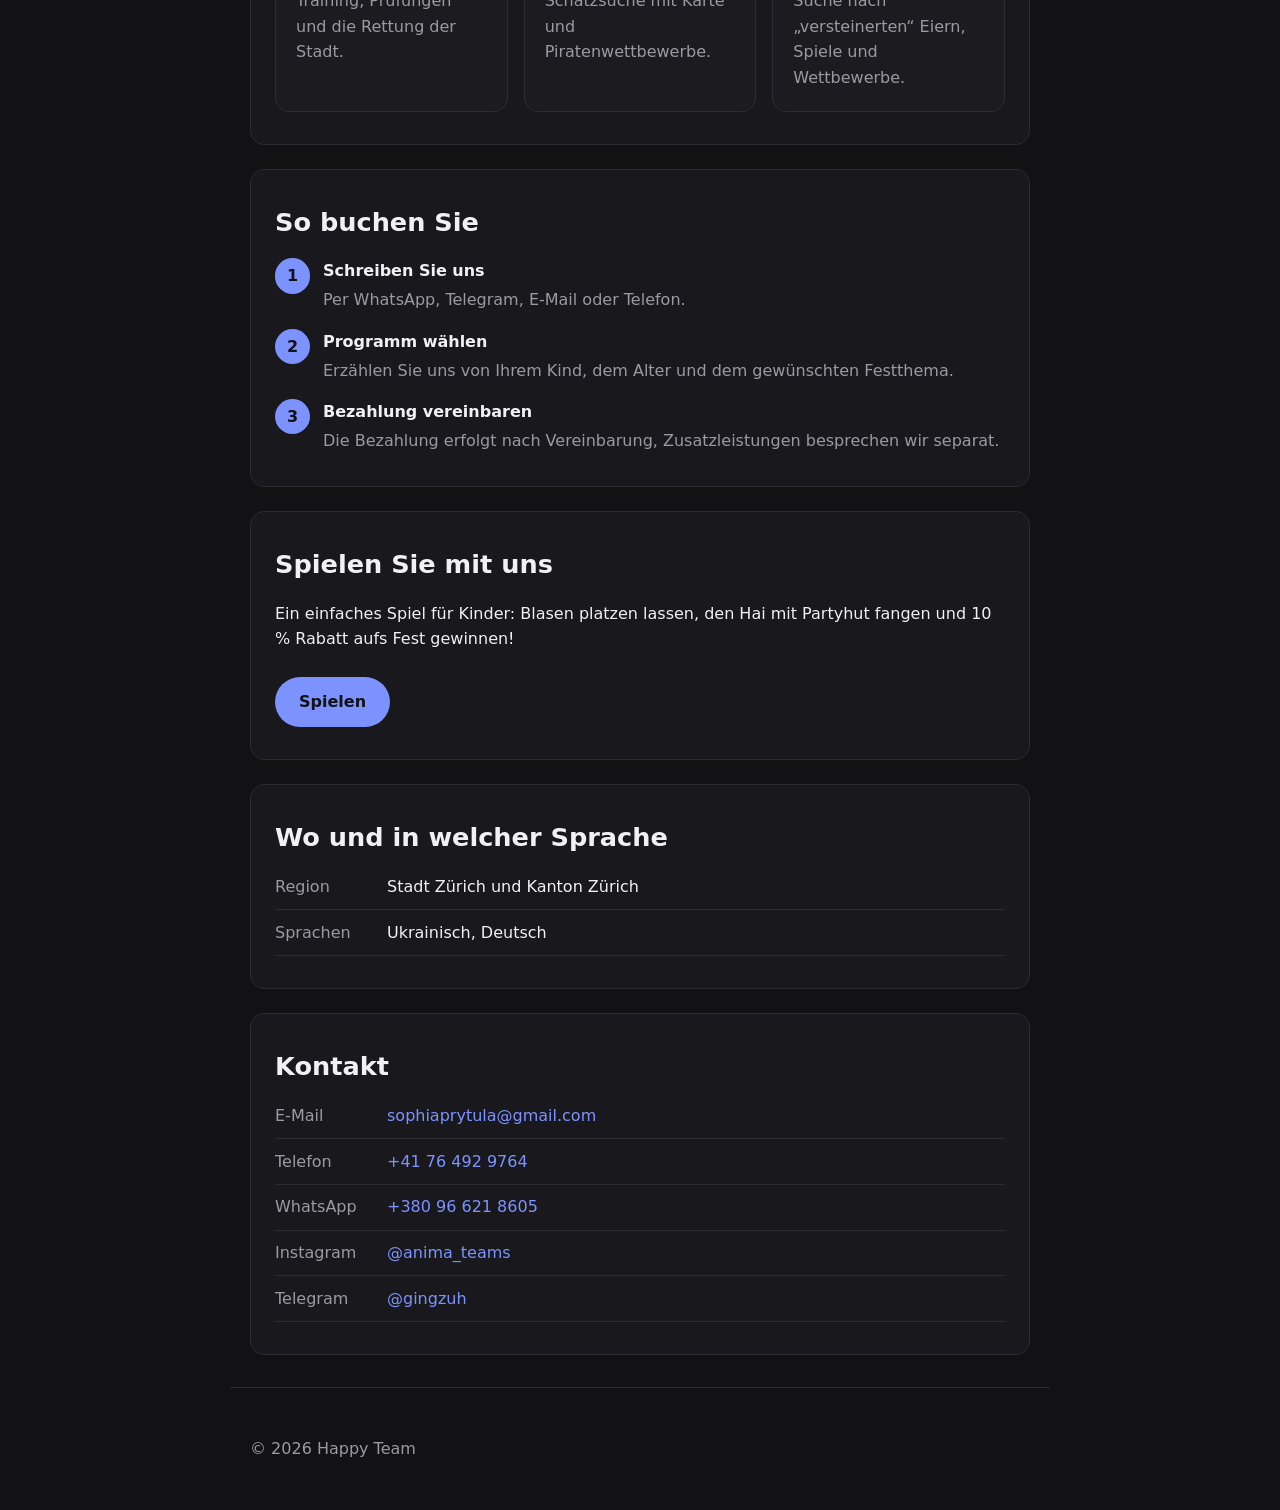
==== commit 6a29172e: "Add motto quote in About section (UA/DE/EN) Co-Authored-By: Claude Sonnet 5.5 <noreply@anthropic.com" ====
--- a/index.html
+++ b/index.html
@@ -22,7 +22,7 @@
   <script type="application/ld+json">{"@context": "https://schema.org", "@type": "EntertainmentBusiness", "name": "Happy Team", "description": "Ein Team aus vier Animateuren: Kinderfeste in der Stadt und im Kanton Zürich auf Ukrainisch und Deutsch.", "url": "https://anima-shark.github.io/", "image": "https://anima-shark.github.io/og-image.png", "email": "sophiaprytula@gmail.com", "telephone": "+41764929764", "areaServed": [{"@type": "City", "name": "Zürich"}, {"@type": "AdministrativeArea", "name": "Kanton Zürich"}], "availableLanguage": ["uk", "de"], "priceRange": "CHF 50–60 pro Stunde und Animateur", "sameAs": ["https://www.instagram.com/anima_teams/", "https://t.me/gingzuh"]}</script>
   <link rel="icon" type="image/svg+xml" href="logo.svg">
   <script>document.documentElement.classList.add("i18n-pending");setTimeout(function(){document.documentElement.classList.remove("i18n-pending")},2500)</script>
-  <link rel="stylesheet" href="style.css?v=20261073">
+  <link rel="stylesheet" href="style.css?v=20261074">
 </head>
 <body>
   <header class="header">
@@ -54,16 +54,17 @@
 
     <section id="about" class="section reveal">
       <h2 data-i18n="about.title">Über uns</h2>
+      <blockquote class="quote" data-i18n="about.quote">«Wir schaffen Zauber, den Kinder spüren und an den sich Eltern erinnern.»</blockquote>
       <p data-i18n="about.text">Wir sind ein Team aus vier Animateuren und stehen noch ganz am Anfang. Für uns ist jedes Fest etwas Besonderes, deshalb bereiten wir uns sorgfältig vor und geben unser ganzes Herz hinein.</p>
     </section>
 
     <section id="team" class="section reveal">
       <h2 data-i18n="team.title">Unser Team</h2>
       <ul class="team">
-        <li><img src="team/alina.jpg?v=20261073" alt="Alina Khmara" width="240" height="240" loading="lazy"><span data-i18n="team.1">Alina Khmara</span></li>
-        <li><img src="team/margarita.jpg?v=20261073" alt="Marharyta Pavlenko" width="240" height="240" loading="lazy"><span data-i18n="team.2">Marharyta Pavlenko</span></li>
-        <li><img src="team/sofiia.jpg?v=20261073" alt="Sofiia Prytula" width="240" height="240" loading="lazy"><span data-i18n="team.3">Sofiia Prytula</span></li>
-        <li><img src="team/siuzana.jpg?v=20261073" alt="Siuzanna Kononiuk" width="240" height="240" loading="lazy"><span data-i18n="team.4">Siuzanna Kononiuk</span></li>
+        <li><img src="team/alina.jpg?v=20261074" alt="Alina Khmara" width="240" height="240" loading="lazy"><span data-i18n="team.1">Alina Khmara</span></li>
+        <li><img src="team/margarita.jpg?v=20261074" alt="Marharyta Pavlenko" width="240" height="240" loading="lazy"><span data-i18n="team.2">Marharyta Pavlenko</span></li>
+        <li><img src="team/sofiia.jpg?v=20261074" alt="Sofiia Prytula" width="240" height="240" loading="lazy"><span data-i18n="team.3">Sofiia Prytula</span></li>
+        <li><img src="team/siuzana.jpg?v=20261074" alt="Siuzanna Kononiuk" width="240" height="240" loading="lazy"><span data-i18n="team.4">Siuzanna Kononiuk</span></li>
       </ul>
     </section>
 
@@ -224,8 +225,8 @@
     <svg viewBox="0 0 24 24" width="30" height="30" aria-hidden="true"><path fill="currentColor" d="M17.472 14.382c-.297-.149-1.758-.867-2.03-.967-.273-.099-.471-.148-.67.15-.197.297-.767.966-.94 1.164-.173.199-.347.223-.644.075-.297-.15-1.255-.463-2.39-1.475-.883-.788-1.48-1.761-1.653-2.059-.173-.297-.018-.458.13-.606.134-.133.298-.347.446-.52.149-.174.198-.298.298-.497.099-.198.05-.371-.025-.52-.075-.149-.669-1.612-.916-2.207-.242-.579-.487-.5-.669-.51-.173-.008-.371-.01-.57-.01-.198 0-.52.074-.792.372-.272.297-1.04 1.016-1.04 2.479 0 1.462 1.065 2.875 1.213 3.074.149.198 2.096 3.2 5.077 4.487.709.306 1.262.489 1.694.625.712.227 1.36.195 1.871.118.571-.085 1.758-.719 2.006-1.413.248-.694.248-1.289.173-1.413-.074-.124-.272-.198-.57-.347m-5.421 7.403h-.004a9.87 9.87 0 01-5.031-1.378l-.361-.214-3.741.982.998-3.648-.235-.374a9.86 9.86 0 01-1.51-5.26c.001-5.45 4.436-9.884 9.888-9.884 2.64 0 5.122 1.03 6.988 2.898a9.825 9.825 0 012.893 6.994c-.003 5.45-4.437 9.884-9.885 9.884m8.413-18.297A11.815 11.815 0 0012.05 0C5.495 0 .16 5.335.157 11.892c0 2.096.547 4.142 1.588 5.945L.057 24l6.305-1.654a11.882 11.882 0 005.683 1.448h.005c6.554 0 11.89-5.335 11.893-11.893a11.821 11.821 0 00-3.48-8.413Z"/></svg>
   </a>
 
-  <script src="i18n.js?v=20261073"></script>
-  <script src="script.js?v=20261073"></script>
-  <script src="calc.js?v=20261073"></script>
+  <script src="i18n.js?v=20261074"></script>
+  <script src="script.js?v=20261074"></script>
+  <script src="calc.js?v=20261074"></script>
 </body>
 </html>
--- a/style.css
+++ b/style.css
@@ -482,3 +482,4 @@
 .team img { width: 100%; height: auto; aspect-ratio: 1; object-fit: cover; border-radius: 50%; border: 3px solid var(--accent); display: block; }
 .team span { display: block; margin-top: .6rem; font-weight: 700; }
 @media (max-width: 640px) { .team { grid-template-columns: repeat(2, 1fr); } }
+.quote { margin: .2rem 0 1rem; padding: .2rem 0 .2rem 1rem; border-left: 4px solid var(--accent); font-size: 1.2rem; font-style: italic; font-weight: 600; line-height: 1.45; }
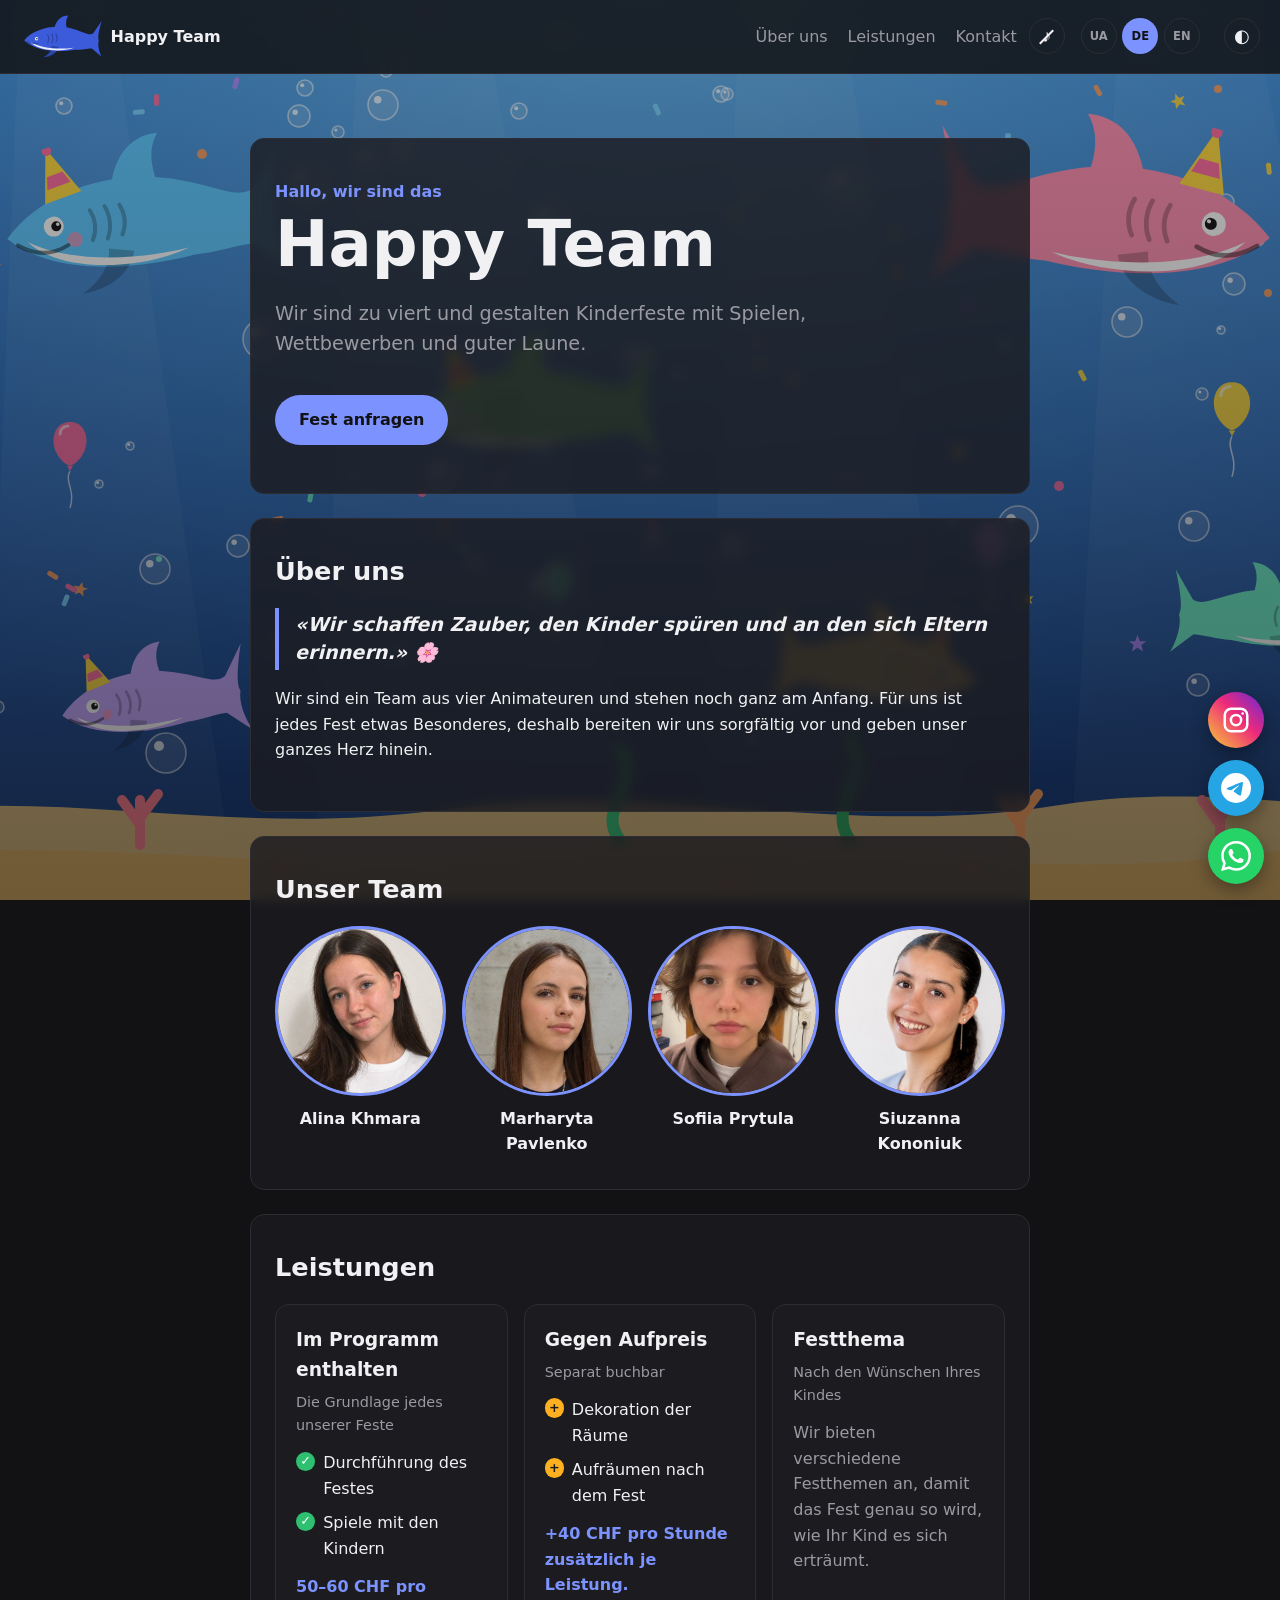
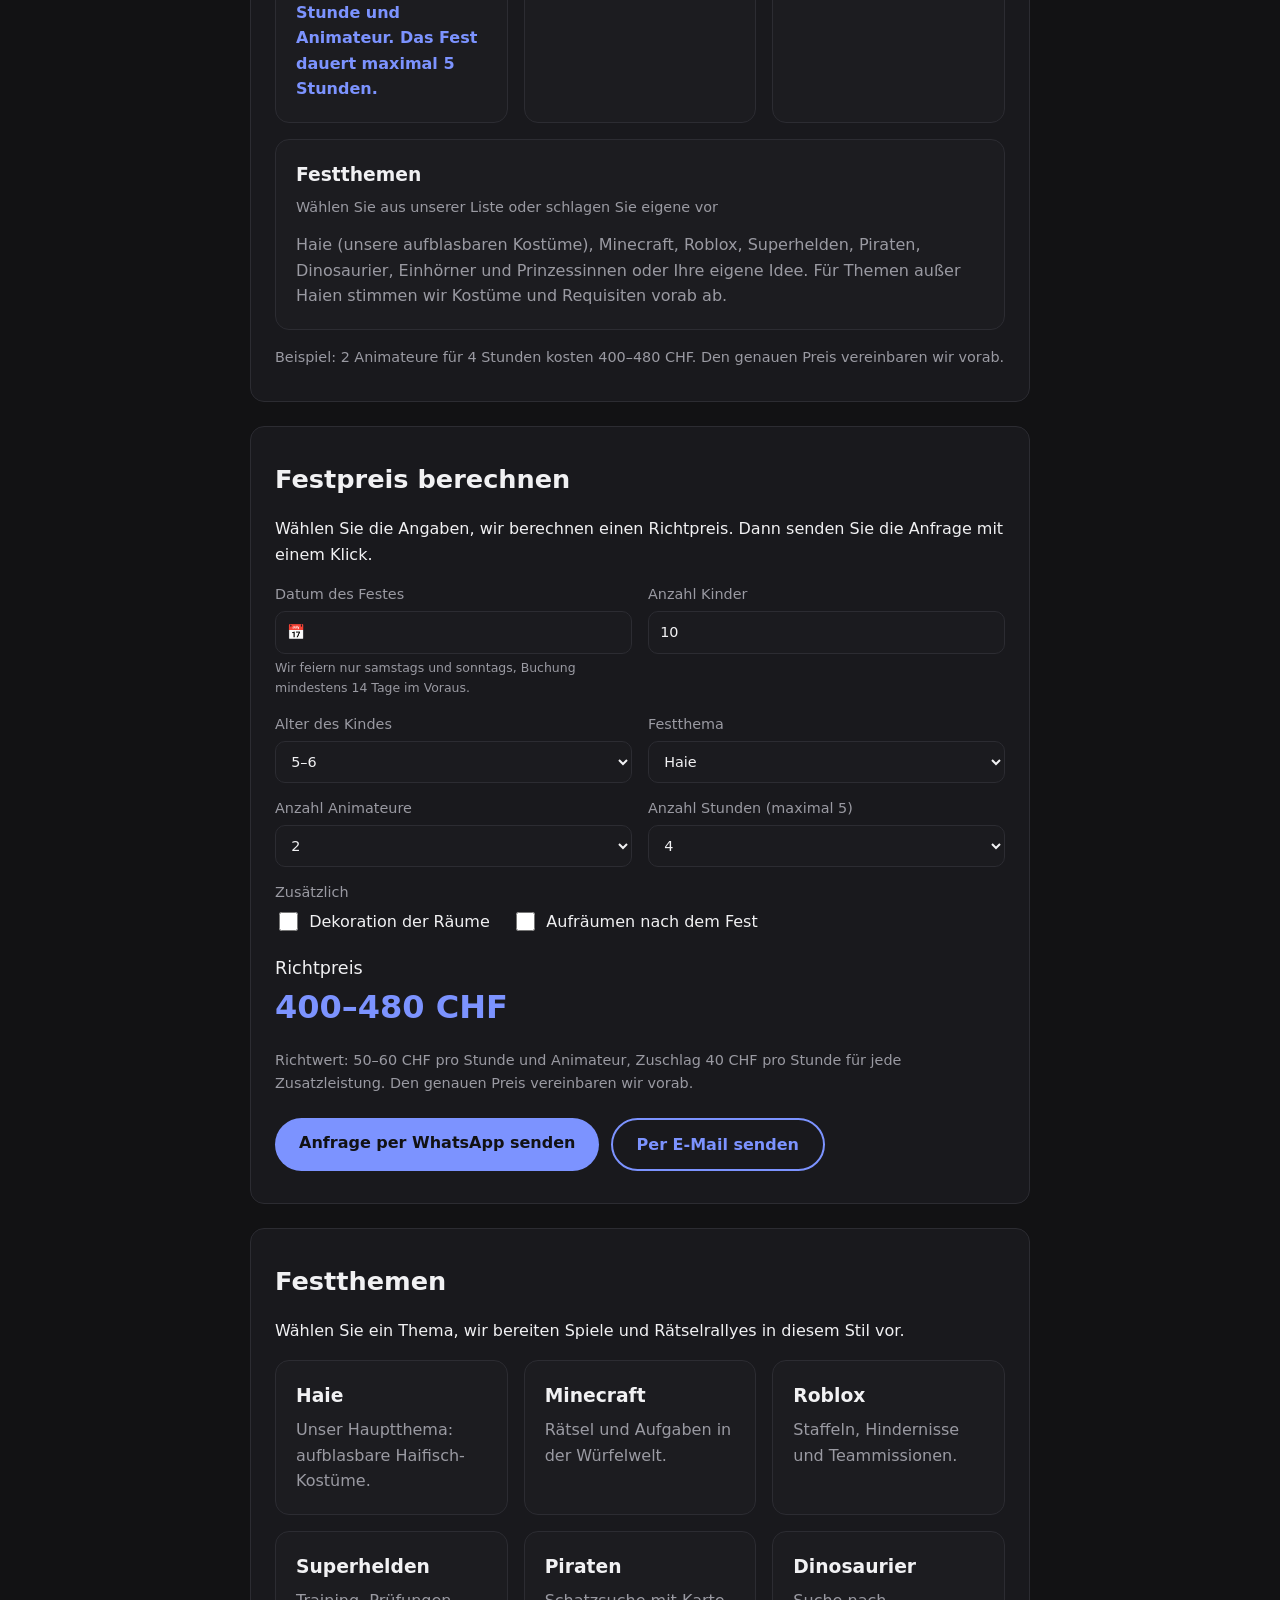
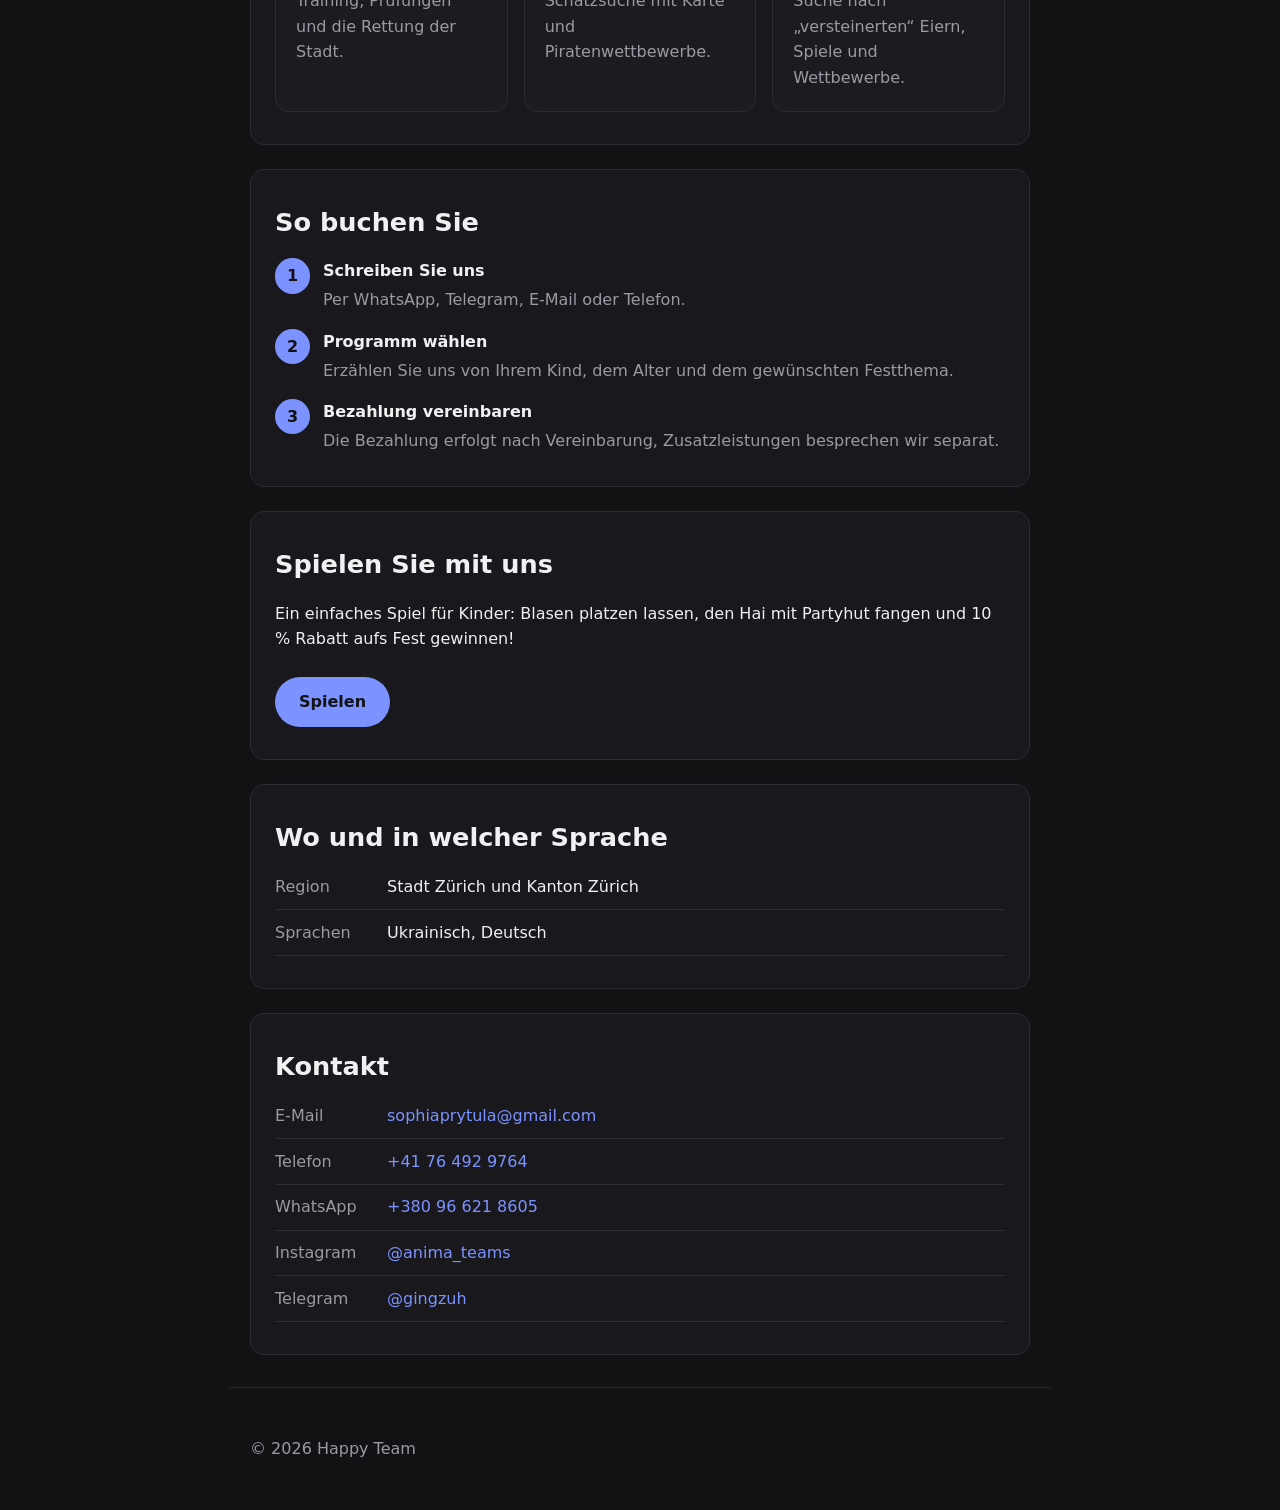
==== commit b46d8a44: "Flower at the end of the quote Co-Authored-By: Claude Sonnet 5.5 <noreply@anthropic.com>" ====
--- a/index.html
+++ b/index.html
@@ -22,7 +22,7 @@
   <script type="application/ld+json">{"@context": "https://schema.org", "@type": "EntertainmentBusiness", "name": "Happy Team", "description": "Ein Team aus vier Animateuren: Kinderfeste in der Stadt und im Kanton Zürich auf Ukrainisch und Deutsch.", "url": "https://anima-shark.github.io/", "image": "https://anima-shark.github.io/og-image.png", "email": "sophiaprytula@gmail.com", "telephone": "+41764929764", "areaServed": [{"@type": "City", "name": "Zürich"}, {"@type": "AdministrativeArea", "name": "Kanton Zürich"}], "availableLanguage": ["uk", "de"], "priceRange": "CHF 50–60 pro Stunde und Animateur", "sameAs": ["https://www.instagram.com/anima_teams/", "https://t.me/gingzuh"]}</script>
   <link rel="icon" type="image/svg+xml" href="logo.svg">
   <script>document.documentElement.classList.add("i18n-pending");setTimeout(function(){document.documentElement.classList.remove("i18n-pending")},2500)</script>
-  <link rel="stylesheet" href="style.css?v=20261074">
+  <link rel="stylesheet" href="style.css?v=20261075">
 </head>
 <body>
   <header class="header">
@@ -54,17 +54,17 @@
 
     <section id="about" class="section reveal">
       <h2 data-i18n="about.title">Über uns</h2>
-      <blockquote class="quote" data-i18n="about.quote">«Wir schaffen Zauber, den Kinder spüren und an den sich Eltern erinnern.»</blockquote>
+      <blockquote class="quote" data-i18n="about.quote">«Wir schaffen Zauber, den Kinder spüren und an den sich Eltern erinnern.» 🌸</blockquote>
       <p data-i18n="about.text">Wir sind ein Team aus vier Animateuren und stehen noch ganz am Anfang. Für uns ist jedes Fest etwas Besonderes, deshalb bereiten wir uns sorgfältig vor und geben unser ganzes Herz hinein.</p>
     </section>
 
     <section id="team" class="section reveal">
       <h2 data-i18n="team.title">Unser Team</h2>
       <ul class="team">
-        <li><img src="team/alina.jpg?v=20261074" alt="Alina Khmara" width="240" height="240" loading="lazy"><span data-i18n="team.1">Alina Khmara</span></li>
-        <li><img src="team/margarita.jpg?v=20261074" alt="Marharyta Pavlenko" width="240" height="240" loading="lazy"><span data-i18n="team.2">Marharyta Pavlenko</span></li>
-        <li><img src="team/sofiia.jpg?v=20261074" alt="Sofiia Prytula" width="240" height="240" loading="lazy"><span data-i18n="team.3">Sofiia Prytula</span></li>
-        <li><img src="team/siuzana.jpg?v=20261074" alt="Siuzanna Kononiuk" width="240" height="240" loading="lazy"><span data-i18n="team.4">Siuzanna Kononiuk</span></li>
+        <li><img src="team/alina.jpg?v=20261075" alt="Alina Khmara" width="240" height="240" loading="lazy"><span data-i18n="team.1">Alina Khmara</span></li>
+        <li><img src="team/margarita.jpg?v=20261075" alt="Marharyta Pavlenko" width="240" height="240" loading="lazy"><span data-i18n="team.2">Marharyta Pavlenko</span></li>
+        <li><img src="team/sofiia.jpg?v=20261075" alt="Sofiia Prytula" width="240" height="240" loading="lazy"><span data-i18n="team.3">Sofiia Prytula</span></li>
+        <li><img src="team/siuzana.jpg?v=20261075" alt="Siuzanna Kononiuk" width="240" height="240" loading="lazy"><span data-i18n="team.4">Siuzanna Kononiuk</span></li>
       </ul>
     </section>
 
@@ -225,8 +225,8 @@
     <svg viewBox="0 0 24 24" width="30" height="30" aria-hidden="true"><path fill="currentColor" d="M17.472 14.382c-.297-.149-1.758-.867-2.03-.967-.273-.099-.471-.148-.67.15-.197.297-.767.966-.94 1.164-.173.199-.347.223-.644.075-.297-.15-1.255-.463-2.39-1.475-.883-.788-1.48-1.761-1.653-2.059-.173-.297-.018-.458.13-.606.134-.133.298-.347.446-.52.149-.174.198-.298.298-.497.099-.198.05-.371-.025-.52-.075-.149-.669-1.612-.916-2.207-.242-.579-.487-.5-.669-.51-.173-.008-.371-.01-.57-.01-.198 0-.52.074-.792.372-.272.297-1.04 1.016-1.04 2.479 0 1.462 1.065 2.875 1.213 3.074.149.198 2.096 3.2 5.077 4.487.709.306 1.262.489 1.694.625.712.227 1.36.195 1.871.118.571-.085 1.758-.719 2.006-1.413.248-.694.248-1.289.173-1.413-.074-.124-.272-.198-.57-.347m-5.421 7.403h-.004a9.87 9.87 0 01-5.031-1.378l-.361-.214-3.741.982.998-3.648-.235-.374a9.86 9.86 0 01-1.51-5.26c.001-5.45 4.436-9.884 9.888-9.884 2.64 0 5.122 1.03 6.988 2.898a9.825 9.825 0 012.893 6.994c-.003 5.45-4.437 9.884-9.885 9.884m8.413-18.297A11.815 11.815 0 0012.05 0C5.495 0 .16 5.335.157 11.892c0 2.096.547 4.142 1.588 5.945L.057 24l6.305-1.654a11.882 11.882 0 005.683 1.448h.005c6.554 0 11.89-5.335 11.893-11.893a11.821 11.821 0 00-3.48-8.413Z"/></svg>
   </a>
 
-  <script src="i18n.js?v=20261074"></script>
-  <script src="script.js?v=20261074"></script>
-  <script src="calc.js?v=20261074"></script>
+  <script src="i18n.js?v=20261075"></script>
+  <script src="script.js?v=20261075"></script>
+  <script src="calc.js?v=20261075"></script>
 </body>
 </html>
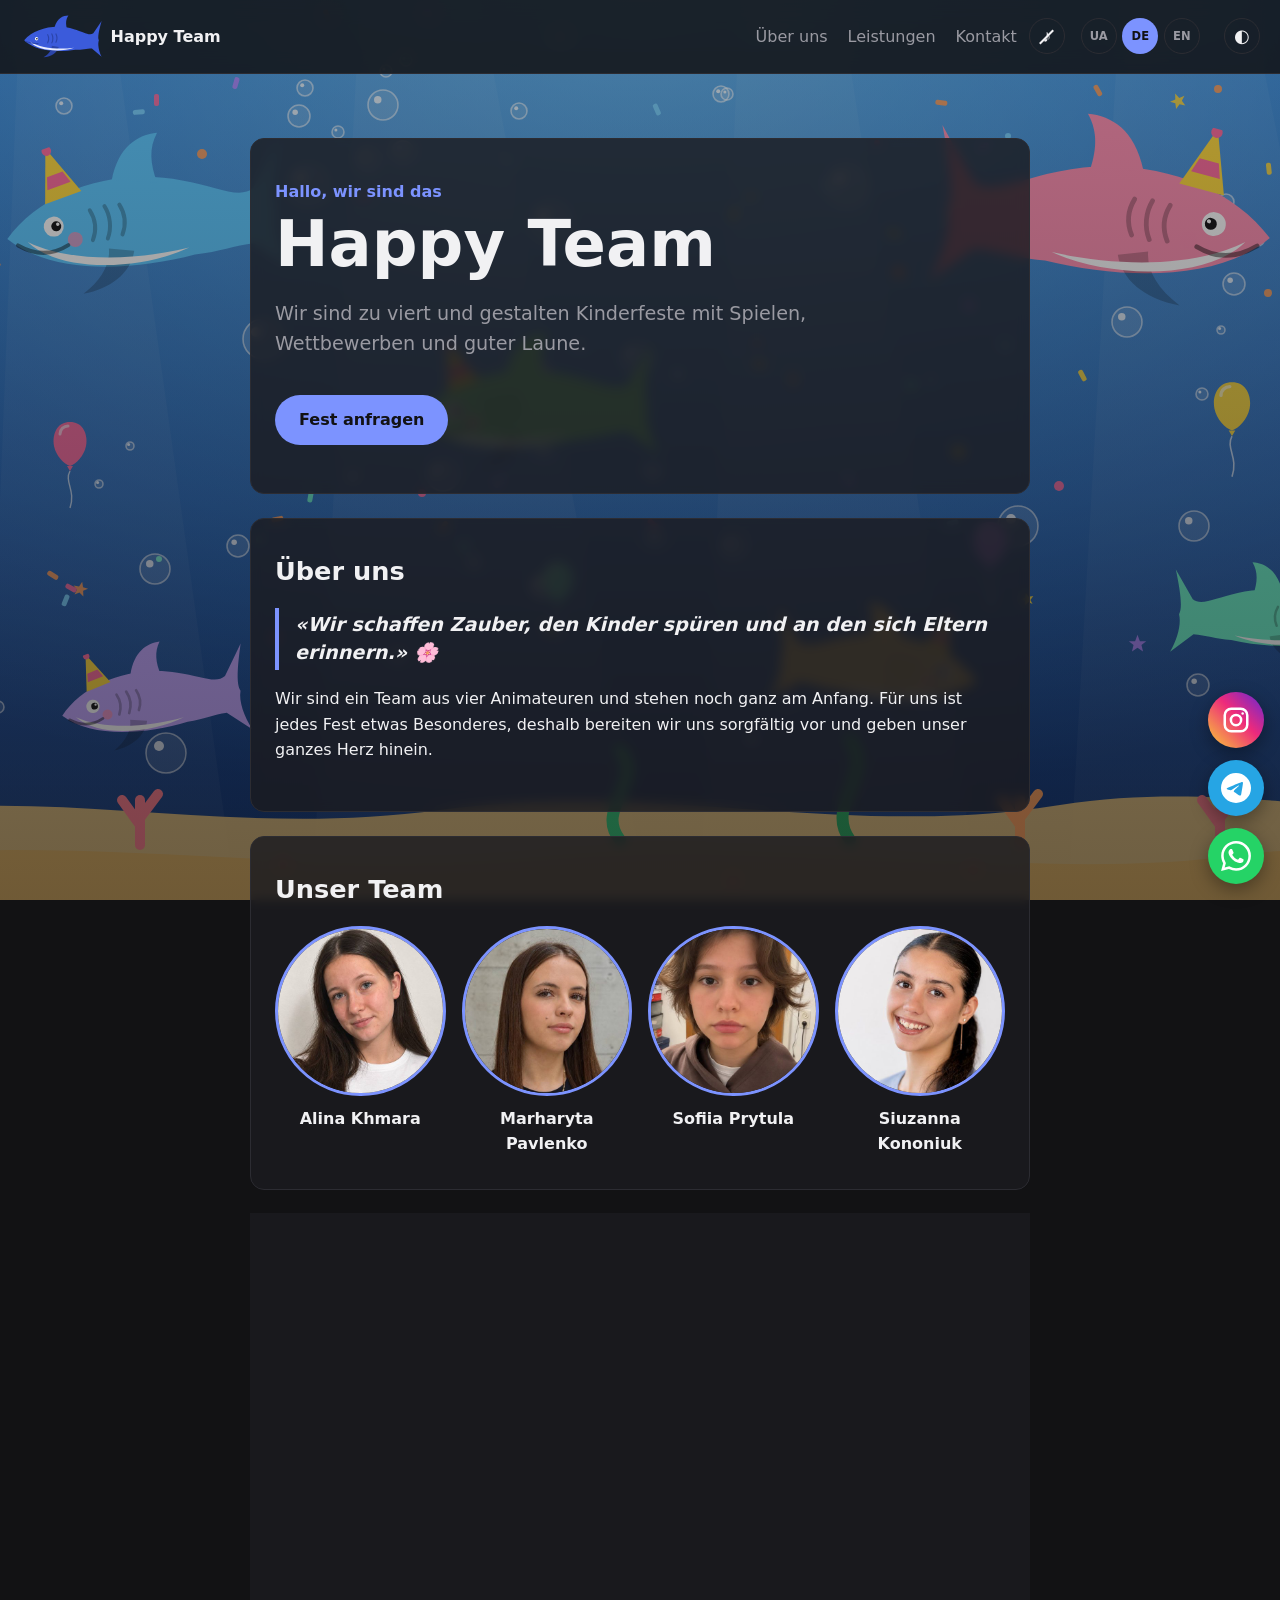
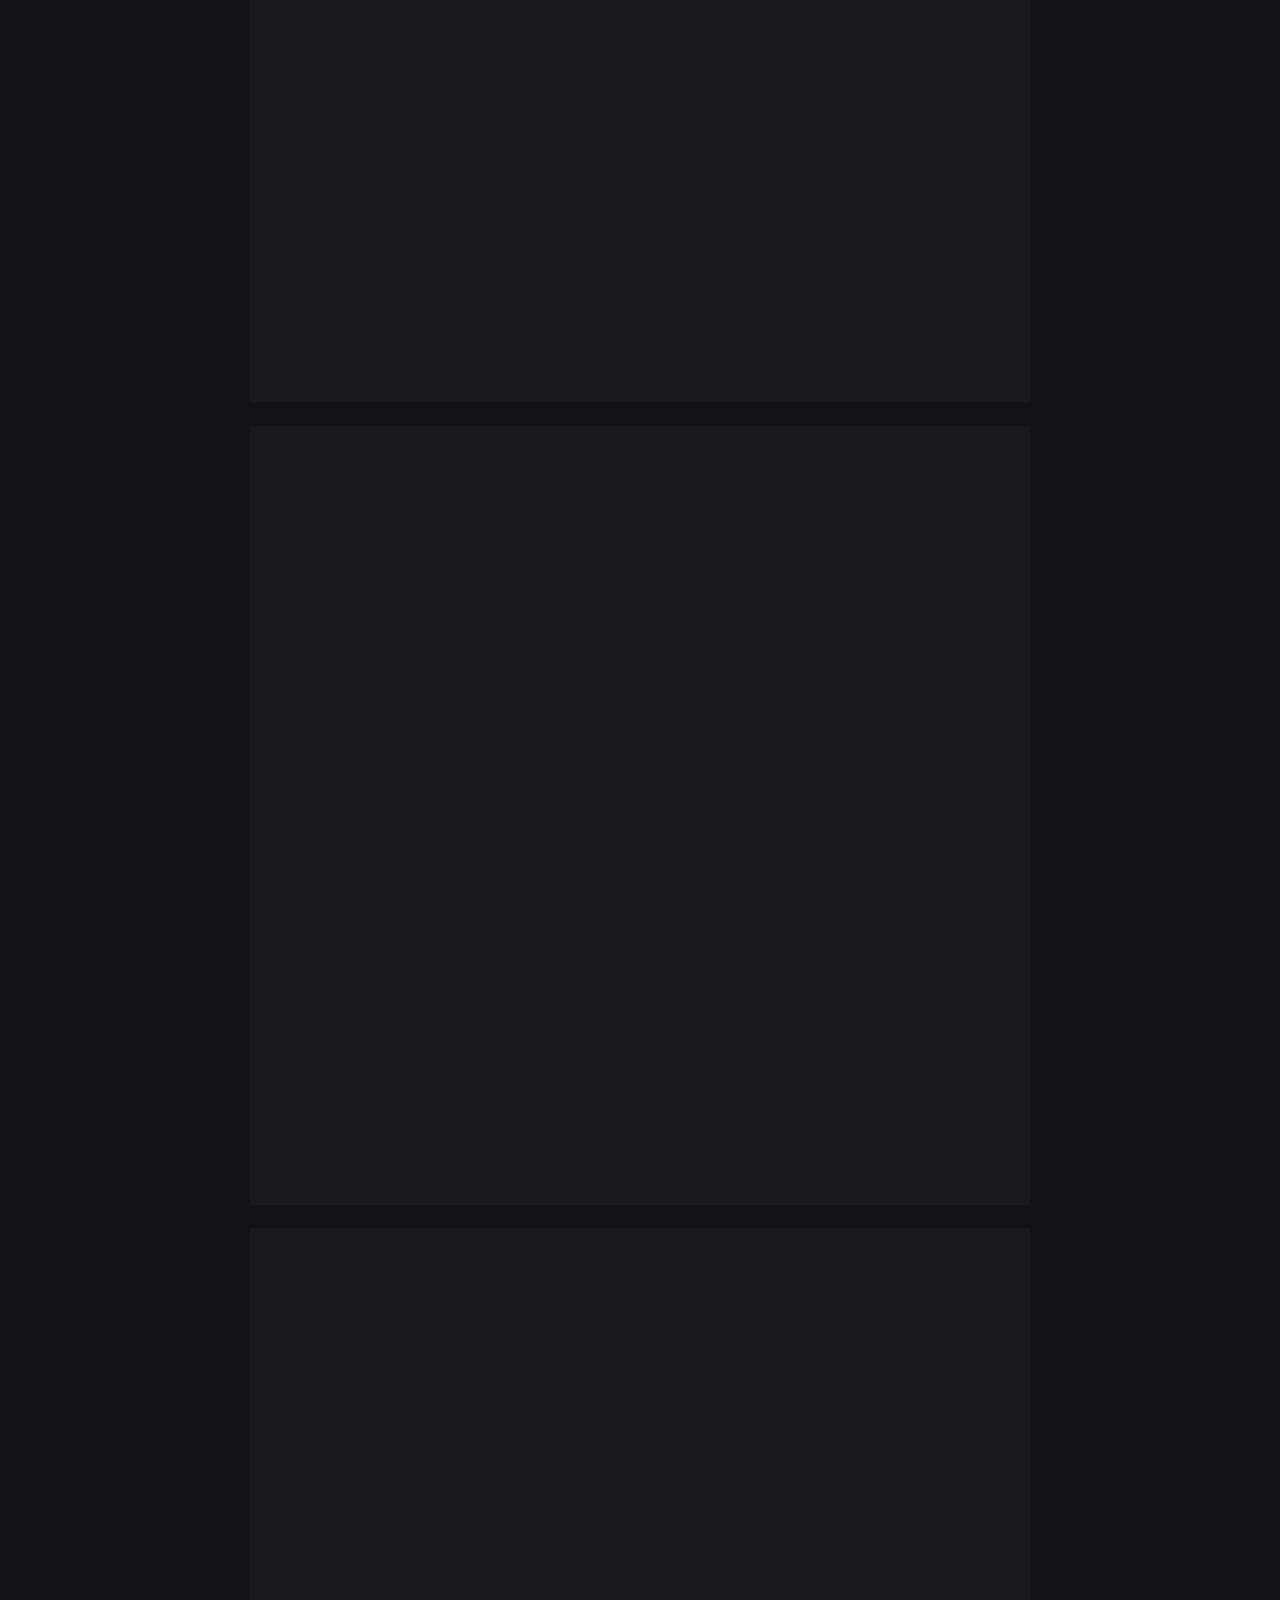
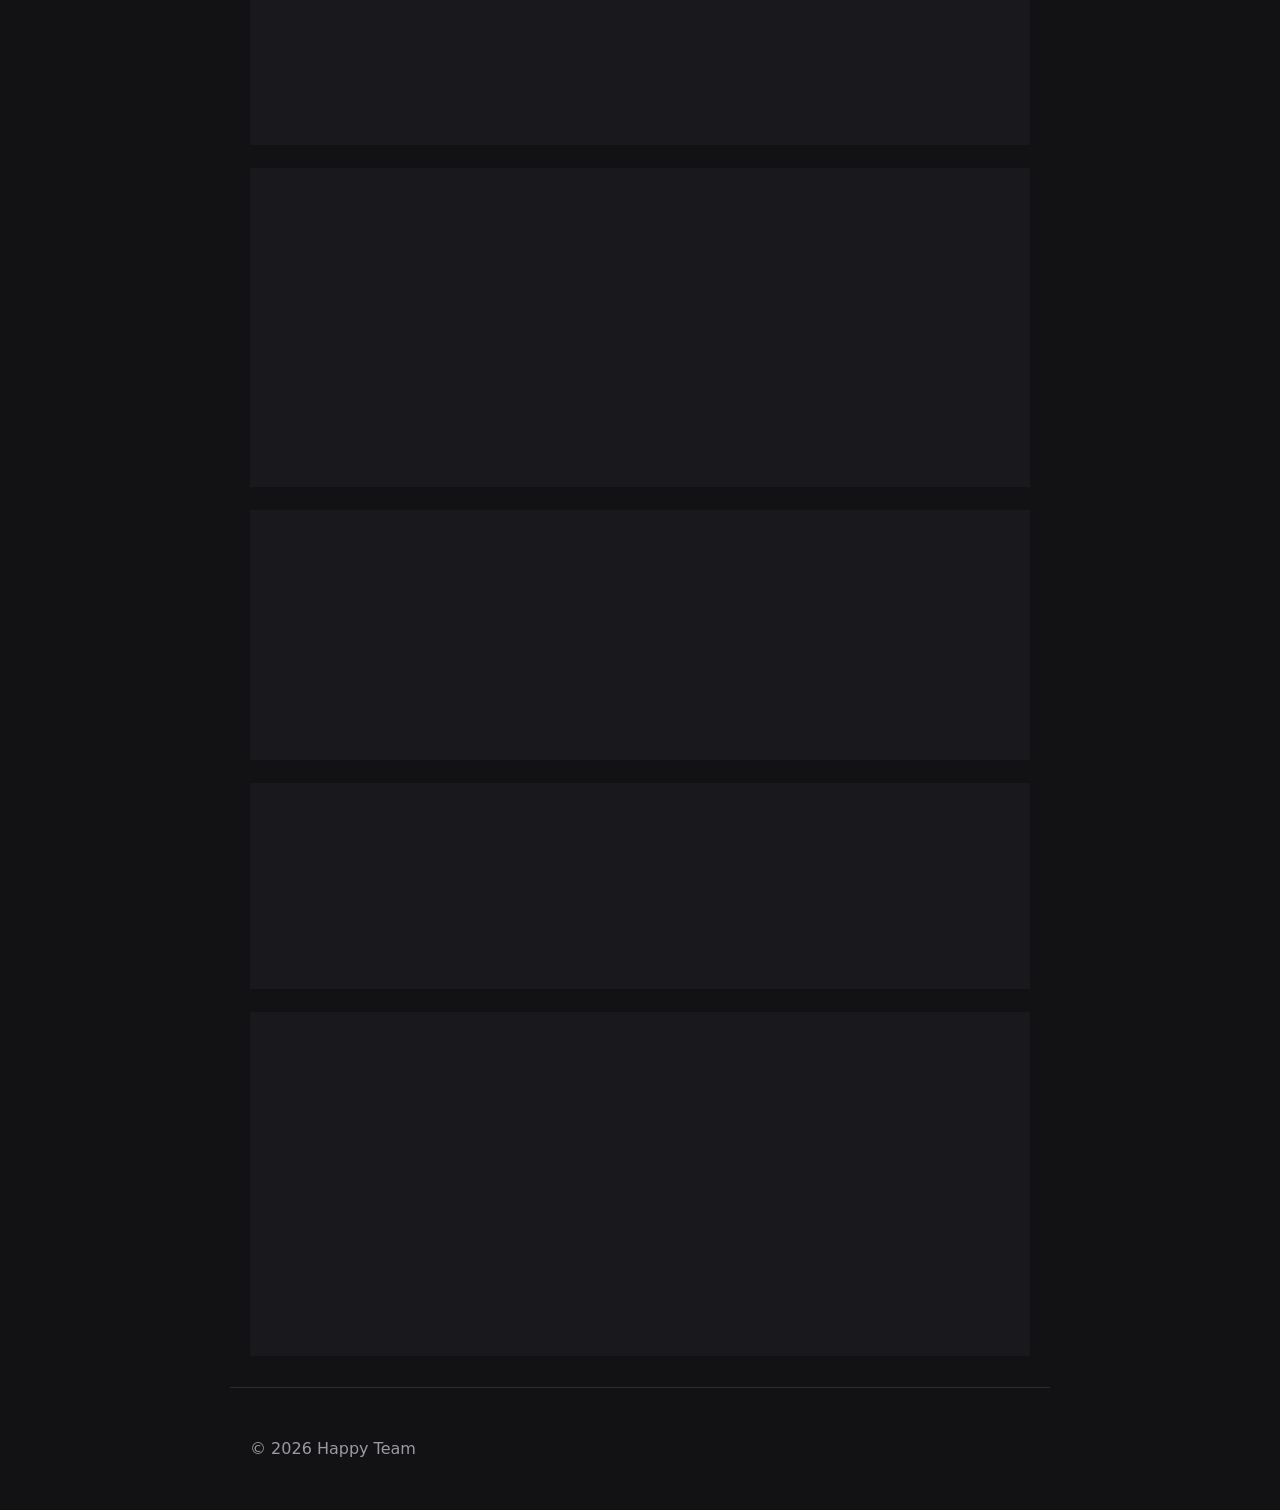
==== commit 1497e801: "Quote: чаклунство Co-Authored-By: Claude Sonnet 5.5 <noreply@anthropic.com>" ====
--- a/index.html
+++ b/index.html
@@ -22,7 +22,7 @@
   <script type="application/ld+json">{"@context": "https://schema.org", "@type": "EntertainmentBusiness", "name": "Happy Team", "description": "Ein Team aus vier Animateuren: Kinderfeste in der Stadt und im Kanton Zürich auf Ukrainisch und Deutsch.", "url": "https://anima-shark.github.io/", "image": "https://anima-shark.github.io/og-image.png", "email": "sophiaprytula@gmail.com", "telephone": "+41764929764", "areaServed": [{"@type": "City", "name": "Zürich"}, {"@type": "AdministrativeArea", "name": "Kanton Zürich"}], "availableLanguage": ["uk", "de"], "priceRange": "CHF 50–60 pro Stunde und Animateur", "sameAs": ["https://www.instagram.com/anima_teams/", "https://t.me/gingzuh"]}</script>
   <link rel="icon" type="image/svg+xml" href="logo.svg">
   <script>document.documentElement.classList.add("i18n-pending");setTimeout(function(){document.documentElement.classList.remove("i18n-pending")},2500)</script>
-  <link rel="stylesheet" href="style.css?v=20261075">
+  <link rel="stylesheet" href="style.css?v=20261076">
 </head>
 <body>
   <header class="header">
@@ -61,10 +61,10 @@
     <section id="team" class="section reveal">
       <h2 data-i18n="team.title">Unser Team</h2>
       <ul class="team">
-        <li><img src="team/alina.jpg?v=20261075" alt="Alina Khmara" width="240" height="240" loading="lazy"><span data-i18n="team.1">Alina Khmara</span></li>
-        <li><img src="team/margarita.jpg?v=20261075" alt="Marharyta Pavlenko" width="240" height="240" loading="lazy"><span data-i18n="team.2">Marharyta Pavlenko</span></li>
-        <li><img src="team/sofiia.jpg?v=20261075" alt="Sofiia Prytula" width="240" height="240" loading="lazy"><span data-i18n="team.3">Sofiia Prytula</span></li>
-        <li><img src="team/siuzana.jpg?v=20261075" alt="Siuzanna Kononiuk" width="240" height="240" loading="lazy"><span data-i18n="team.4">Siuzanna Kononiuk</span></li>
+        <li><img src="team/alina.jpg?v=20261076" alt="Alina Khmara" width="240" height="240" loading="lazy"><span data-i18n="team.1">Alina Khmara</span></li>
+        <li><img src="team/margarita.jpg?v=20261076" alt="Marharyta Pavlenko" width="240" height="240" loading="lazy"><span data-i18n="team.2">Marharyta Pavlenko</span></li>
+        <li><img src="team/sofiia.jpg?v=20261076" alt="Sofiia Prytula" width="240" height="240" loading="lazy"><span data-i18n="team.3">Sofiia Prytula</span></li>
+        <li><img src="team/siuzana.jpg?v=20261076" alt="Siuzanna Kononiuk" width="240" height="240" loading="lazy"><span data-i18n="team.4">Siuzanna Kononiuk</span></li>
       </ul>
     </section>
 
@@ -225,8 +225,8 @@
     <svg viewBox="0 0 24 24" width="30" height="30" aria-hidden="true"><path fill="currentColor" d="M17.472 14.382c-.297-.149-1.758-.867-2.03-.967-.273-.099-.471-.148-.67.15-.197.297-.767.966-.94 1.164-.173.199-.347.223-.644.075-.297-.15-1.255-.463-2.39-1.475-.883-.788-1.48-1.761-1.653-2.059-.173-.297-.018-.458.13-.606.134-.133.298-.347.446-.52.149-.174.198-.298.298-.497.099-.198.05-.371-.025-.52-.075-.149-.669-1.612-.916-2.207-.242-.579-.487-.5-.669-.51-.173-.008-.371-.01-.57-.01-.198 0-.52.074-.792.372-.272.297-1.04 1.016-1.04 2.479 0 1.462 1.065 2.875 1.213 3.074.149.198 2.096 3.2 5.077 4.487.709.306 1.262.489 1.694.625.712.227 1.36.195 1.871.118.571-.085 1.758-.719 2.006-1.413.248-.694.248-1.289.173-1.413-.074-.124-.272-.198-.57-.347m-5.421 7.403h-.004a9.87 9.87 0 01-5.031-1.378l-.361-.214-3.741.982.998-3.648-.235-.374a9.86 9.86 0 01-1.51-5.26c.001-5.45 4.436-9.884 9.888-9.884 2.64 0 5.122 1.03 6.988 2.898a9.825 9.825 0 012.893 6.994c-.003 5.45-4.437 9.884-9.885 9.884m8.413-18.297A11.815 11.815 0 0012.05 0C5.495 0 .16 5.335.157 11.892c0 2.096.547 4.142 1.588 5.945L.057 24l6.305-1.654a11.882 11.882 0 005.683 1.448h.005c6.554 0 11.89-5.335 11.893-11.893a11.821 11.821 0 00-3.48-8.413Z"/></svg>
   </a>
 
-  <script src="i18n.js?v=20261075"></script>
-  <script src="script.js?v=20261075"></script>
-  <script src="calc.js?v=20261075"></script>
+  <script src="i18n.js?v=20261076"></script>
+  <script src="script.js?v=20261076"></script>
+  <script src="calc.js?v=20261076"></script>
 </body>
 </html>
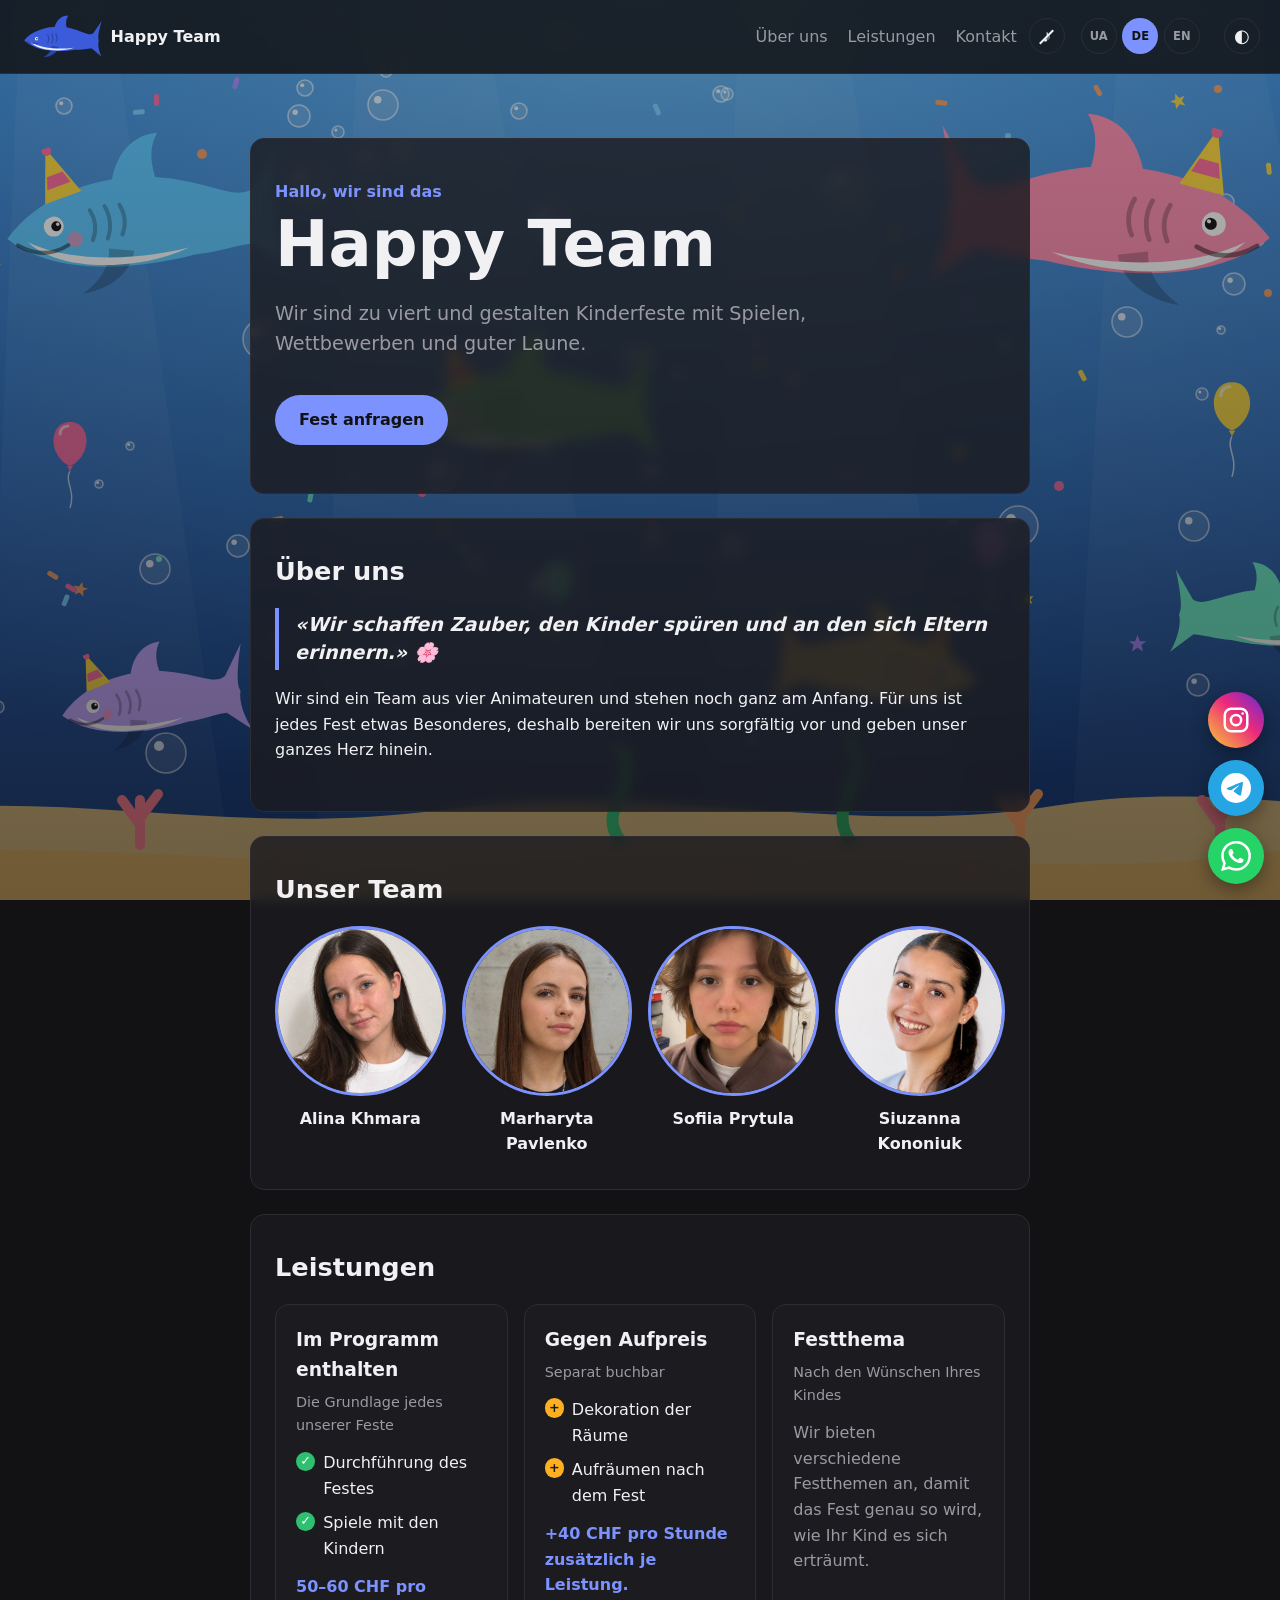
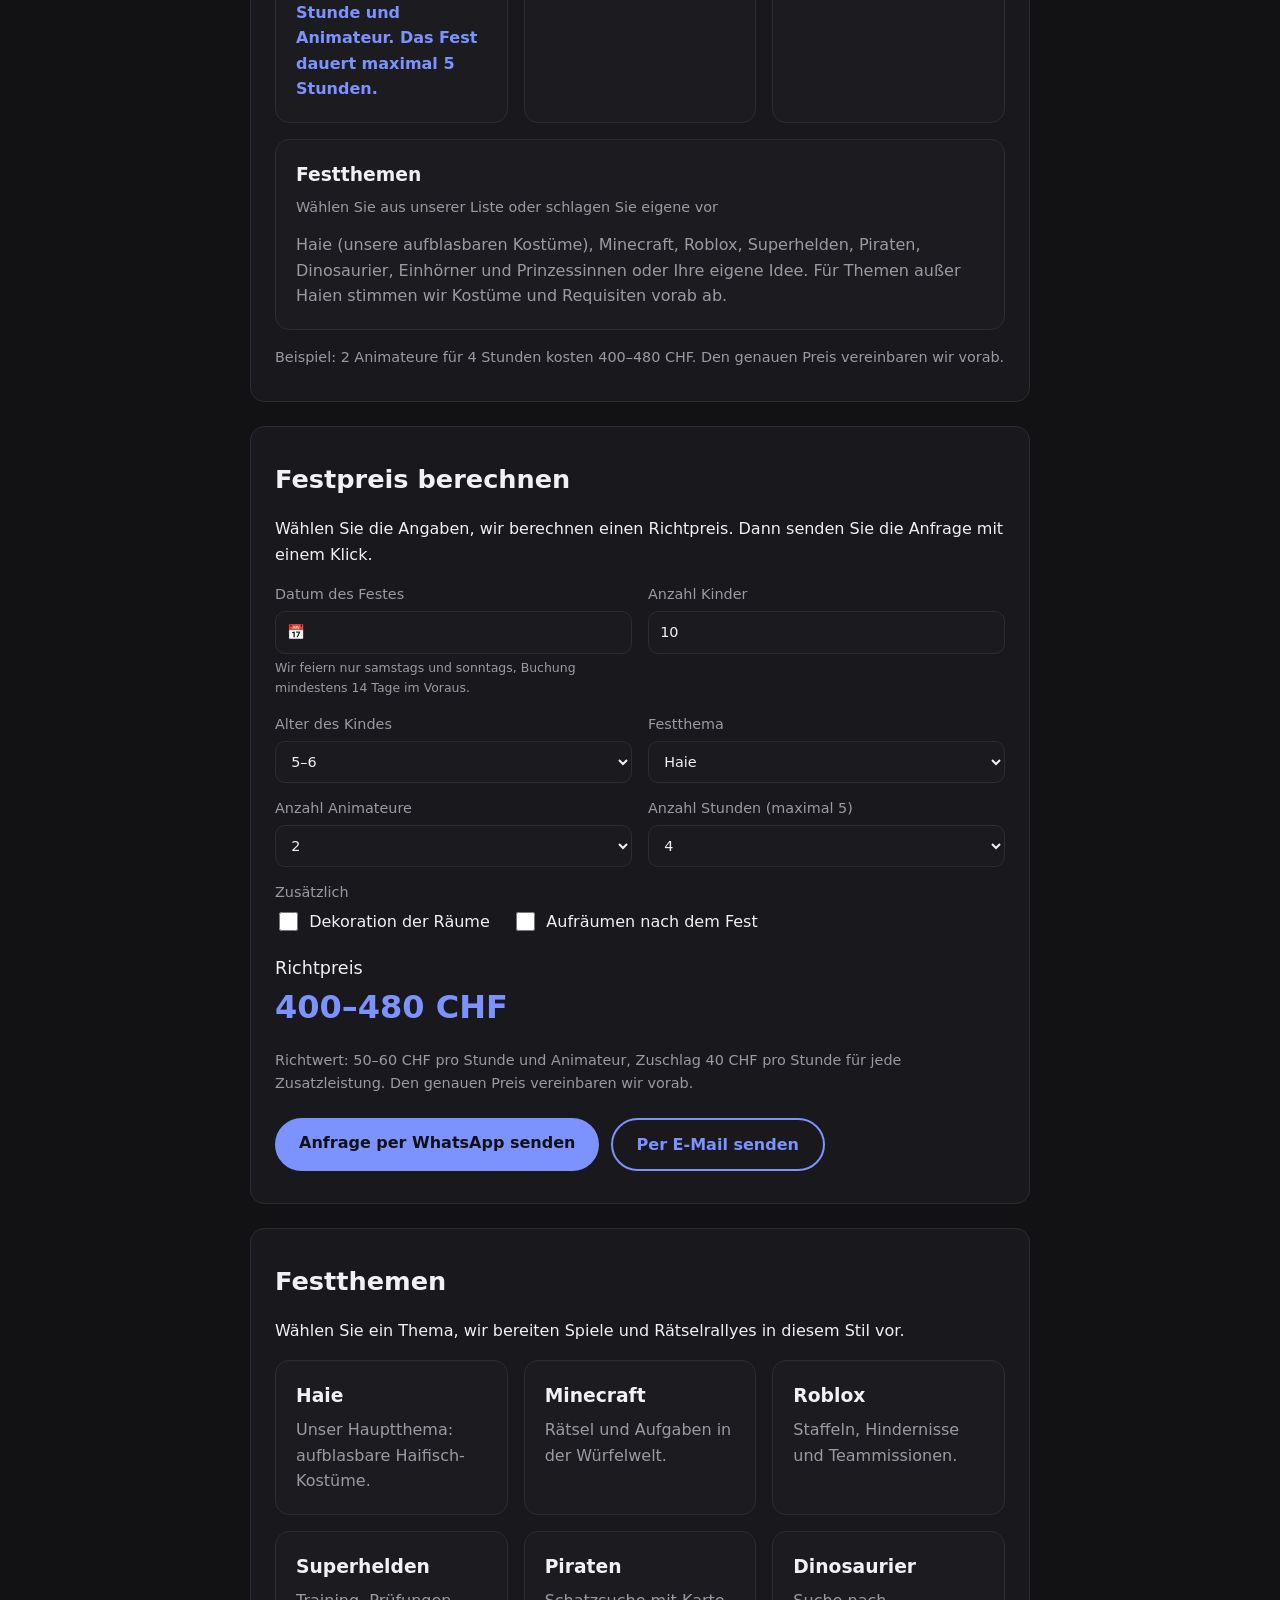
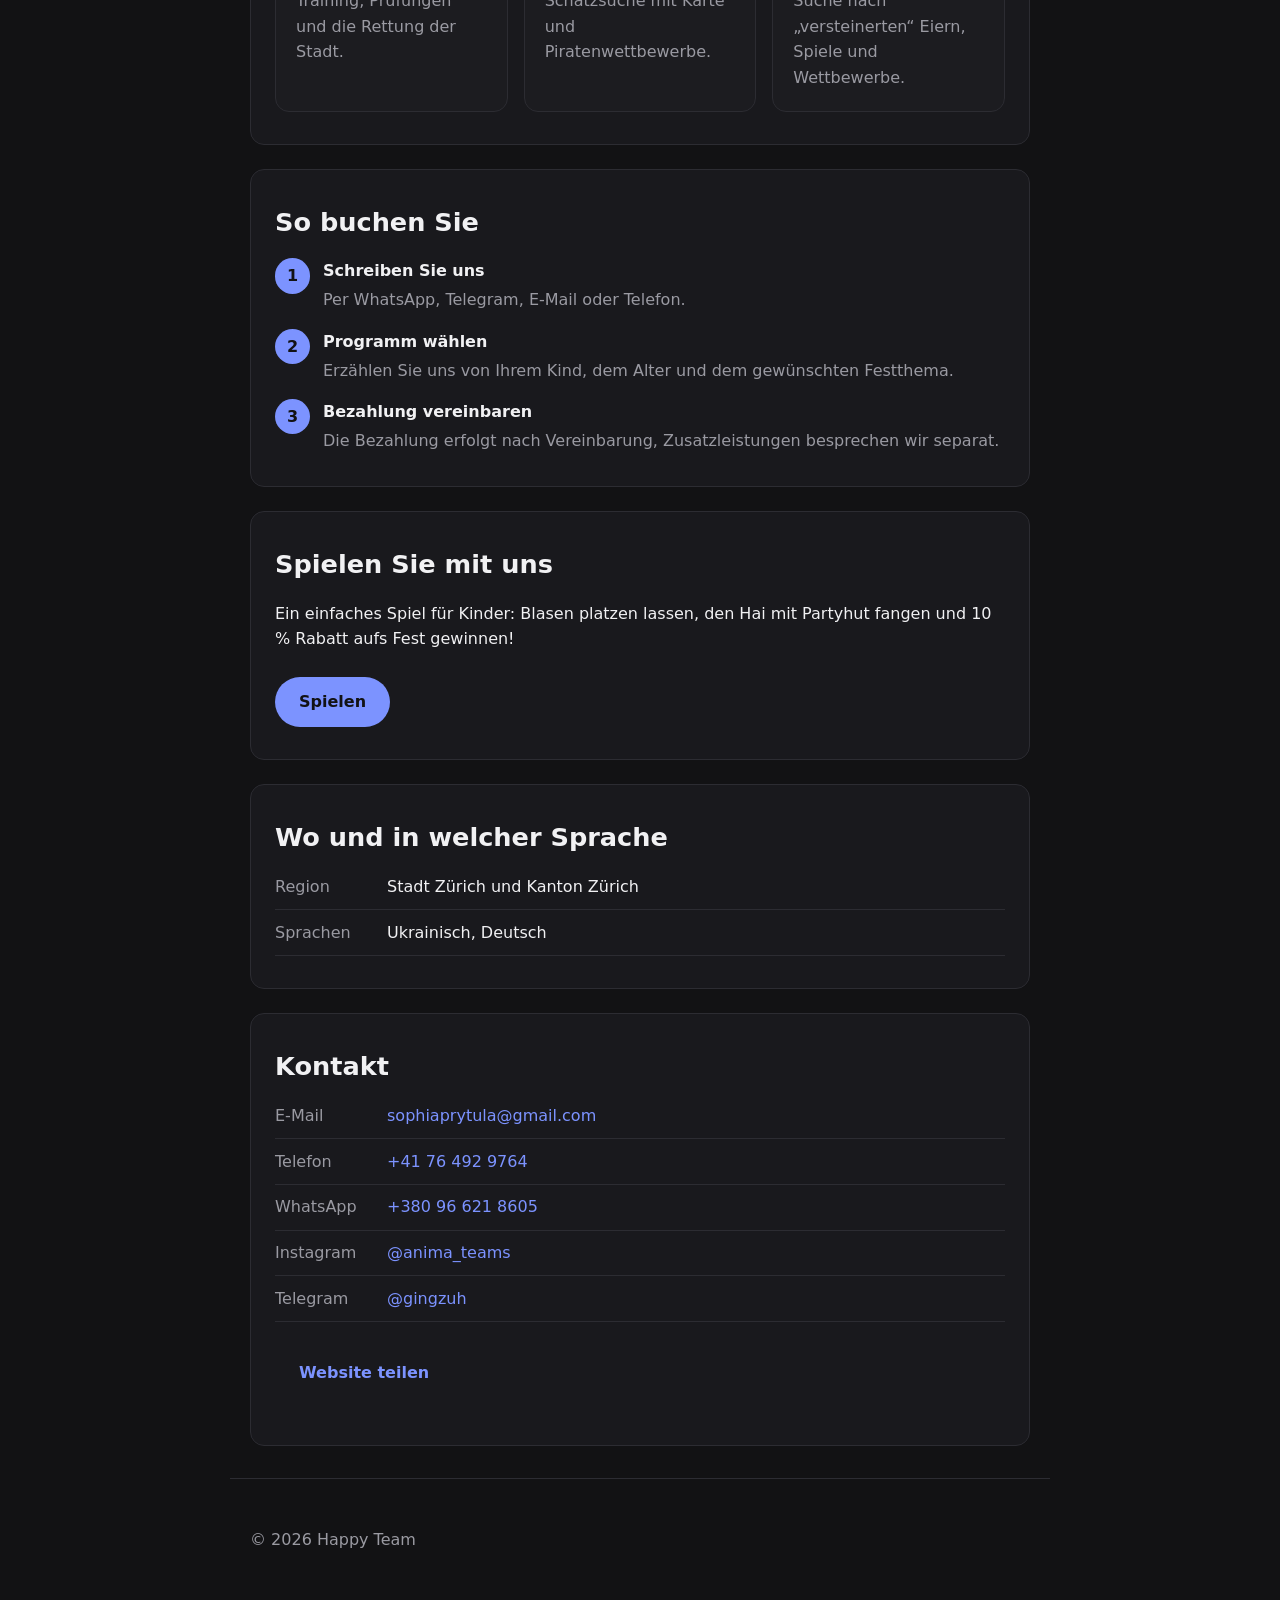
==== commit d087efcf: "Share button (native share on phones, WhatsApp on desktop) Co-Authored-By: Claude Sonnet 5.5 <norepl" ====
--- a/index.html
+++ b/index.html
@@ -22,7 +22,7 @@
   <script type="application/ld+json">{"@context": "https://schema.org", "@type": "EntertainmentBusiness", "name": "Happy Team", "description": "Ein Team aus vier Animateuren: Kinderfeste in der Stadt und im Kanton Zürich auf Ukrainisch und Deutsch.", "url": "https://anima-shark.github.io/", "image": "https://anima-shark.github.io/og-image.png", "email": "sophiaprytula@gmail.com", "telephone": "+41764929764", "areaServed": [{"@type": "City", "name": "Zürich"}, {"@type": "AdministrativeArea", "name": "Kanton Zürich"}], "availableLanguage": ["uk", "de"], "priceRange": "CHF 50–60 pro Stunde und Animateur", "sameAs": ["https://www.instagram.com/anima_teams/", "https://t.me/gingzuh"]}</script>
   <link rel="icon" type="image/svg+xml" href="logo.svg">
   <script>document.documentElement.classList.add("i18n-pending");setTimeout(function(){document.documentElement.classList.remove("i18n-pending")},2500)</script>
-  <link rel="stylesheet" href="style.css?v=20261076">
+  <link rel="stylesheet" href="style.css?v=20261077">
 </head>
 <body>
   <header class="header">
@@ -61,10 +61,10 @@
     <section id="team" class="section reveal">
       <h2 data-i18n="team.title">Unser Team</h2>
       <ul class="team">
-        <li><img src="team/alina.jpg?v=20261076" alt="Alina Khmara" width="240" height="240" loading="lazy"><span data-i18n="team.1">Alina Khmara</span></li>
-        <li><img src="team/margarita.jpg?v=20261076" alt="Marharyta Pavlenko" width="240" height="240" loading="lazy"><span data-i18n="team.2">Marharyta Pavlenko</span></li>
-        <li><img src="team/sofiia.jpg?v=20261076" alt="Sofiia Prytula" width="240" height="240" loading="lazy"><span data-i18n="team.3">Sofiia Prytula</span></li>
-        <li><img src="team/siuzana.jpg?v=20261076" alt="Siuzanna Kononiuk" width="240" height="240" loading="lazy"><span data-i18n="team.4">Siuzanna Kononiuk</span></li>
+        <li><img src="team/alina.jpg?v=20261077" alt="Alina Khmara" width="240" height="240" loading="lazy"><span data-i18n="team.1">Alina Khmara</span></li>
+        <li><img src="team/margarita.jpg?v=20261077" alt="Marharyta Pavlenko" width="240" height="240" loading="lazy"><span data-i18n="team.2">Marharyta Pavlenko</span></li>
+        <li><img src="team/sofiia.jpg?v=20261077" alt="Sofiia Prytula" width="240" height="240" loading="lazy"><span data-i18n="team.3">Sofiia Prytula</span></li>
+        <li><img src="team/siuzana.jpg?v=20261077" alt="Siuzanna Kononiuk" width="240" height="240" loading="lazy"><span data-i18n="team.4">Siuzanna Kononiuk</span></li>
       </ul>
     </section>
 
@@ -206,6 +206,7 @@
         <li><span>Instagram</span> <a href="https://www.instagram.com/anima_teams/" target="_blank" rel="noopener">@anima_teams</a></li>
         <li><span>Telegram</span> <a href="https://t.me/gingzuh" target="_blank" rel="noopener">@gingzuh</a></li>
       </ul>
+      <p><button type="button" id="shareBtn" class="btn btn-ghost" data-i18n="share.btn">Website teilen</button></p>
     </section>
   </main>
 
@@ -225,8 +226,8 @@
     <svg viewBox="0 0 24 24" width="30" height="30" aria-hidden="true"><path fill="currentColor" d="M17.472 14.382c-.297-.149-1.758-.867-2.03-.967-.273-.099-.471-.148-.67.15-.197.297-.767.966-.94 1.164-.173.199-.347.223-.644.075-.297-.15-1.255-.463-2.39-1.475-.883-.788-1.48-1.761-1.653-2.059-.173-.297-.018-.458.13-.606.134-.133.298-.347.446-.52.149-.174.198-.298.298-.497.099-.198.05-.371-.025-.52-.075-.149-.669-1.612-.916-2.207-.242-.579-.487-.5-.669-.51-.173-.008-.371-.01-.57-.01-.198 0-.52.074-.792.372-.272.297-1.04 1.016-1.04 2.479 0 1.462 1.065 2.875 1.213 3.074.149.198 2.096 3.2 5.077 4.487.709.306 1.262.489 1.694.625.712.227 1.36.195 1.871.118.571-.085 1.758-.719 2.006-1.413.248-.694.248-1.289.173-1.413-.074-.124-.272-.198-.57-.347m-5.421 7.403h-.004a9.87 9.87 0 01-5.031-1.378l-.361-.214-3.741.982.998-3.648-.235-.374a9.86 9.86 0 01-1.51-5.26c.001-5.45 4.436-9.884 9.888-9.884 2.64 0 5.122 1.03 6.988 2.898a9.825 9.825 0 012.893 6.994c-.003 5.45-4.437 9.884-9.885 9.884m8.413-18.297A11.815 11.815 0 0012.05 0C5.495 0 .16 5.335.157 11.892c0 2.096.547 4.142 1.588 5.945L.057 24l6.305-1.654a11.882 11.882 0 005.683 1.448h.005c6.554 0 11.89-5.335 11.893-11.893a11.821 11.821 0 00-3.48-8.413Z"/></svg>
   </a>
 
-  <script src="i18n.js?v=20261076"></script>
-  <script src="script.js?v=20261076"></script>
-  <script src="calc.js?v=20261076"></script>
+  <script src="i18n.js?v=20261077"></script>
+  <script src="script.js?v=20261077"></script>
+  <script src="calc.js?v=20261077"></script>
 </body>
 </html>
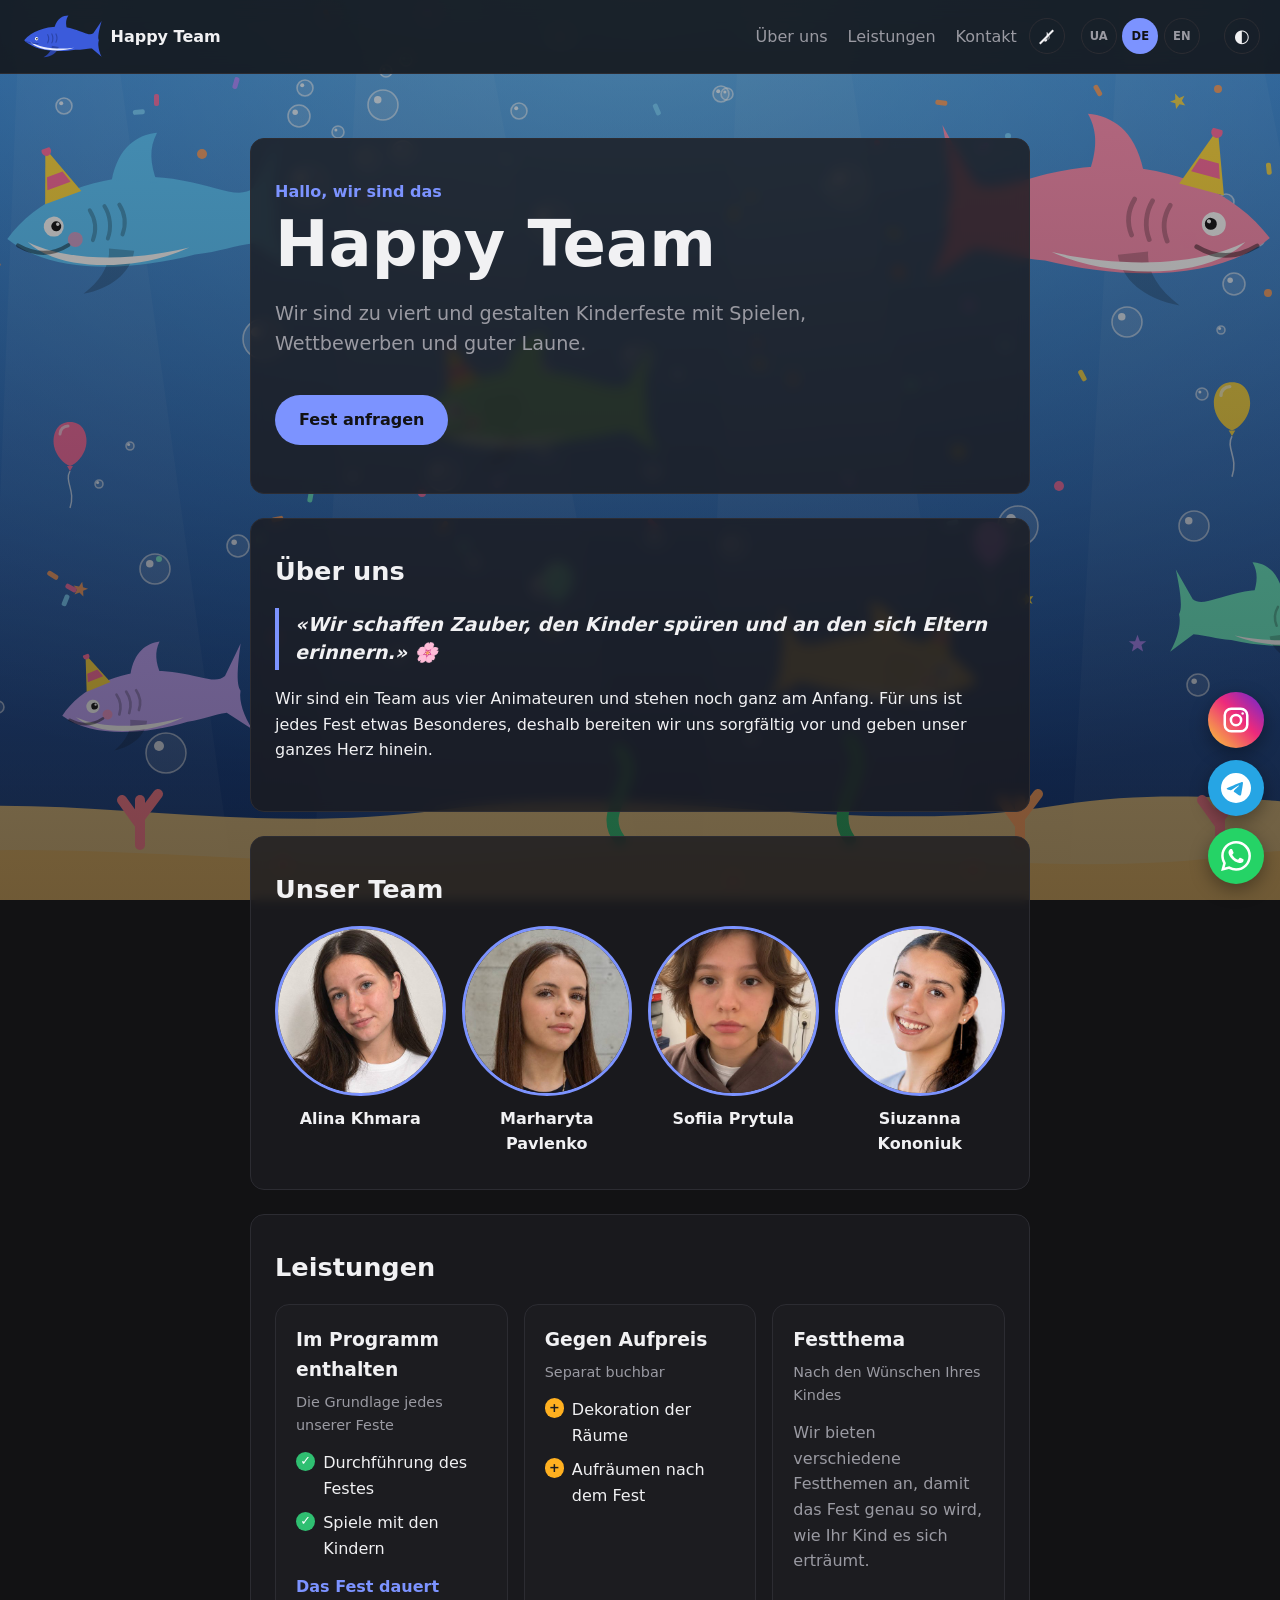
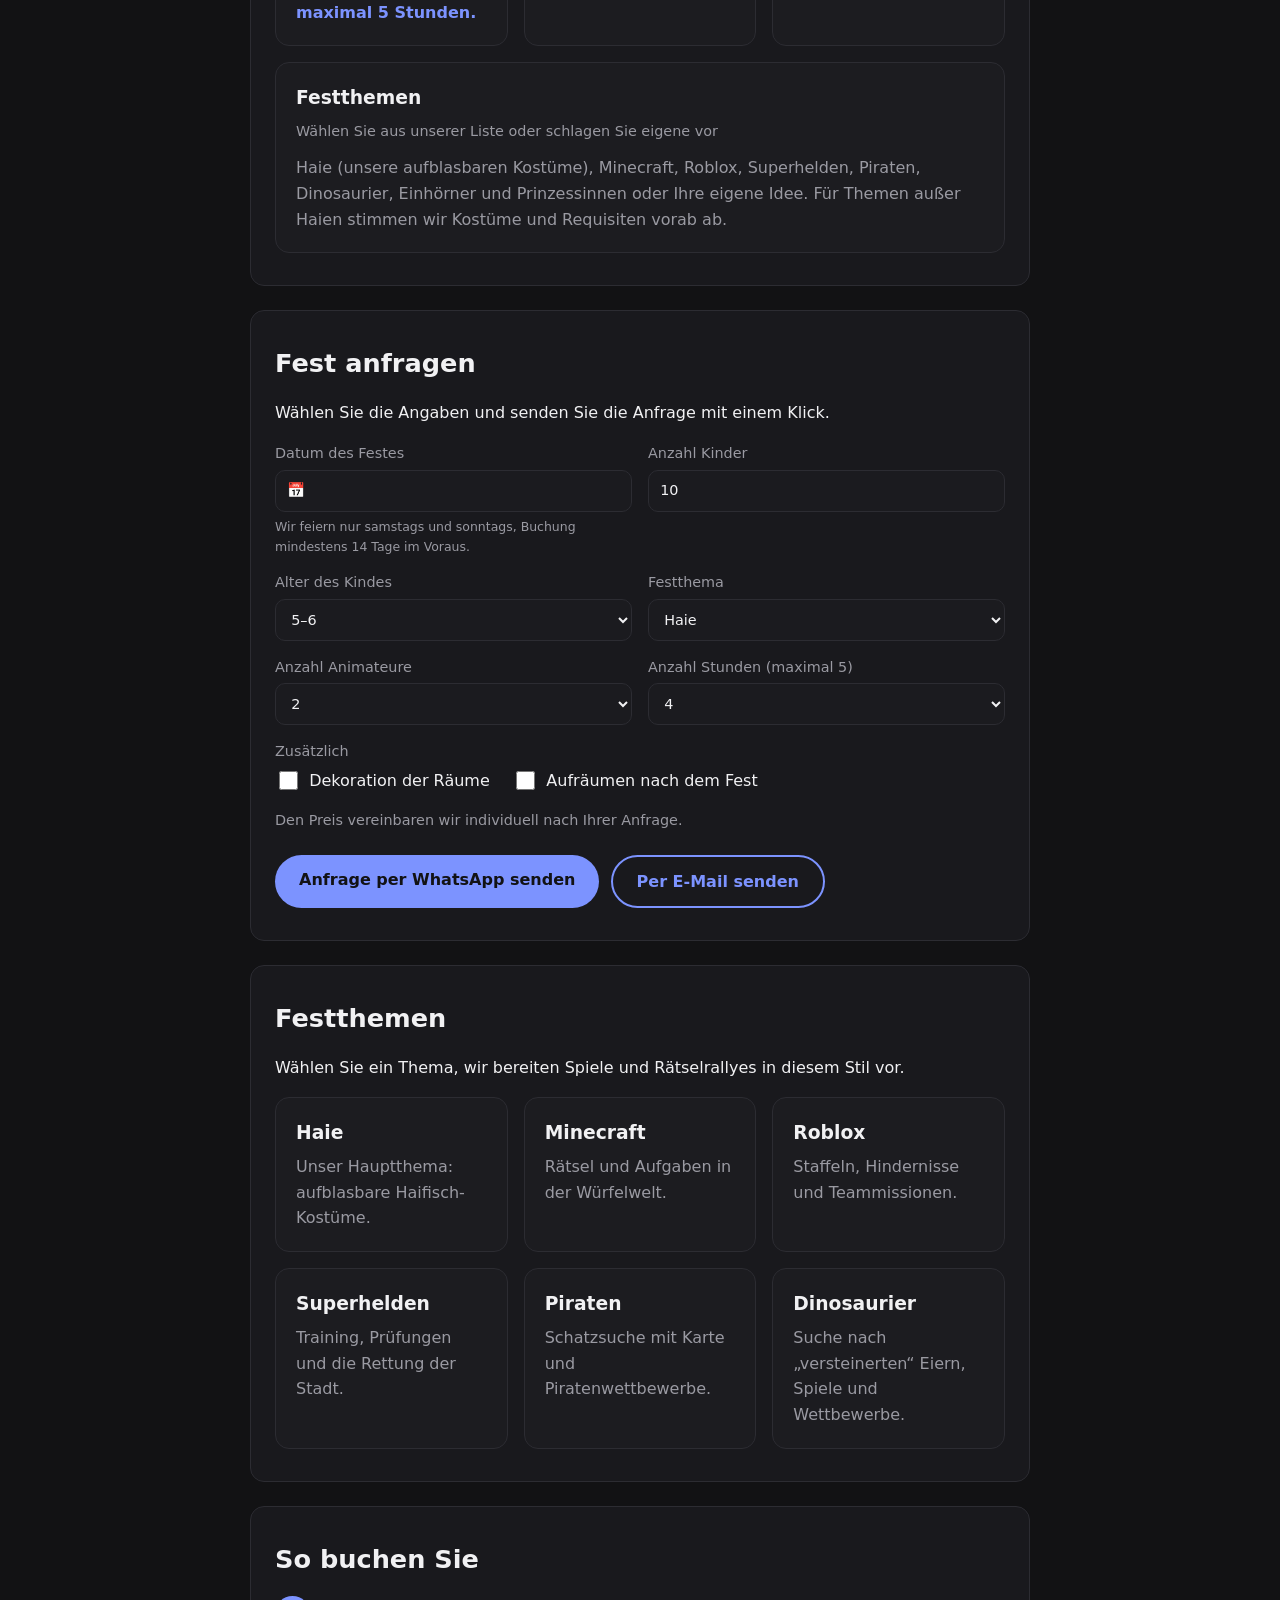
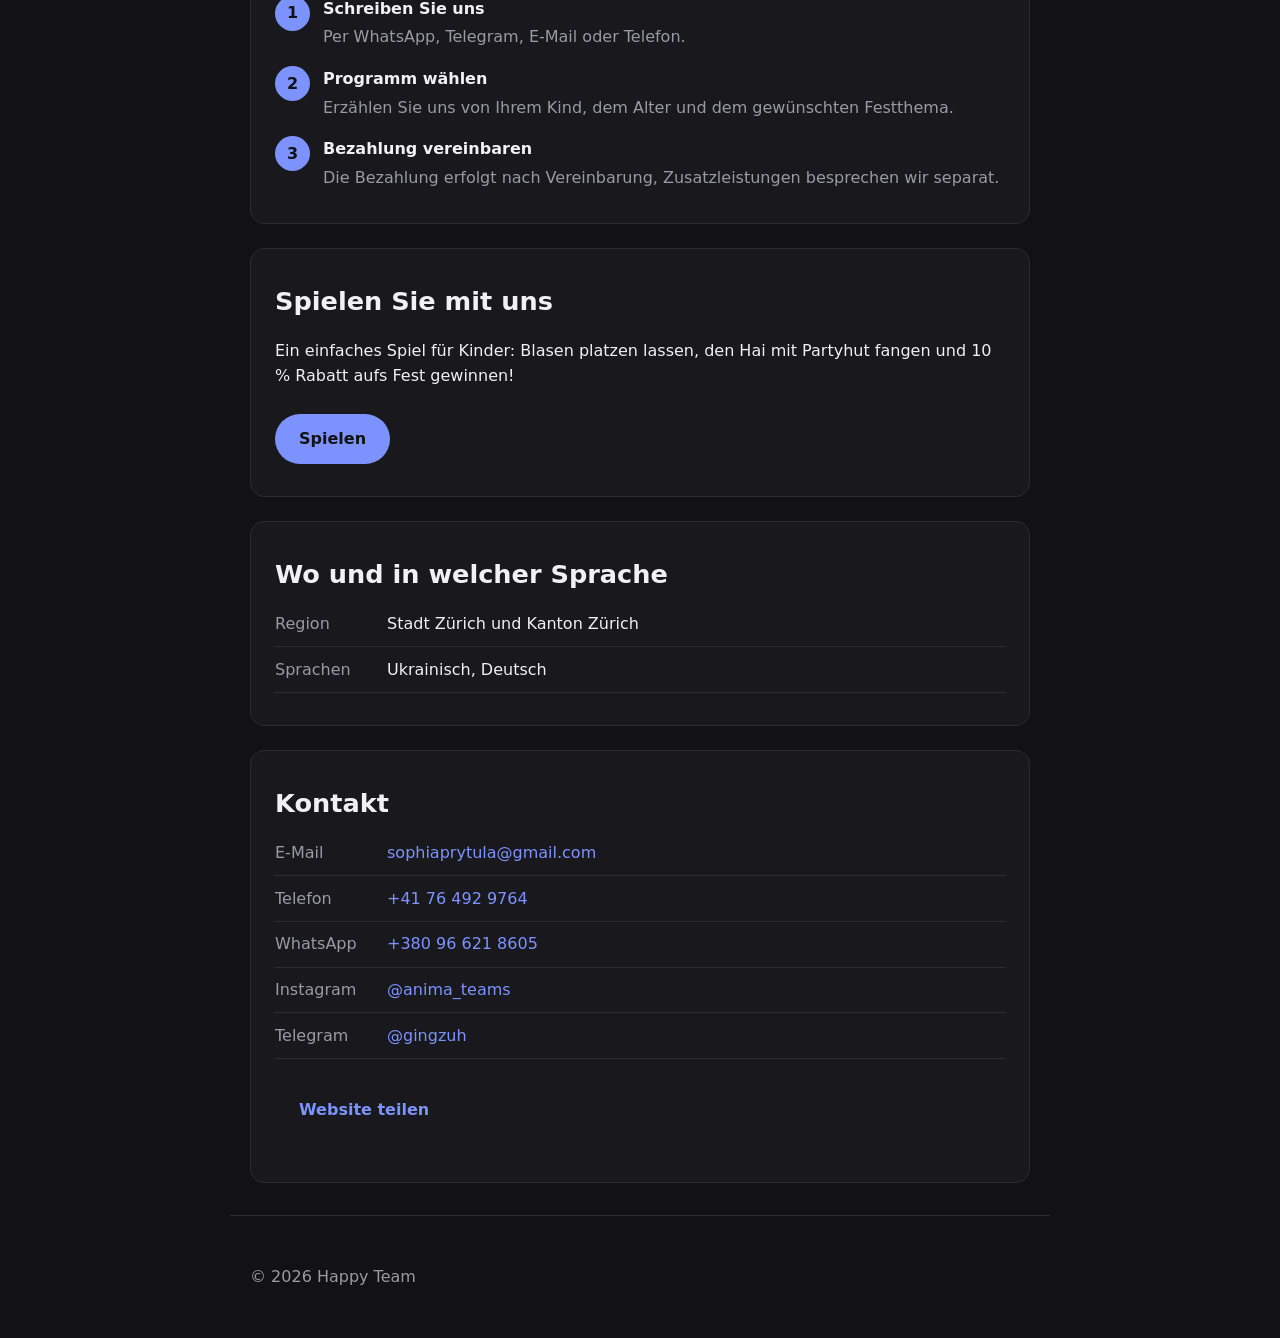
==== commit 9e1d6802: "Remove all prices from the site Co-Authored-By: Claude Sonnet 5.5 <noreply@anthropic.com>" ====
--- a/index.html
+++ b/index.html
@@ -19,10 +19,10 @@
   <link rel="alternate" hreflang="de" href="https://anima-shark.github.io/?lang=de">
   <link rel="alternate" hreflang="en" href="https://anima-shark.github.io/?lang=en">
   <link rel="alternate" hreflang="x-default" href="https://anima-shark.github.io/">
-  <script type="application/ld+json">{"@context": "https://schema.org", "@type": "EntertainmentBusiness", "name": "Happy Team", "description": "Ein Team aus vier Animateuren: Kinderfeste in der Stadt und im Kanton Zürich auf Ukrainisch und Deutsch.", "url": "https://anima-shark.github.io/", "image": "https://anima-shark.github.io/og-image.png", "email": "sophiaprytula@gmail.com", "telephone": "+41764929764", "areaServed": [{"@type": "City", "name": "Zürich"}, {"@type": "AdministrativeArea", "name": "Kanton Zürich"}], "availableLanguage": ["uk", "de"], "priceRange": "CHF 50–60 pro Stunde und Animateur", "sameAs": ["https://www.instagram.com/anima_teams/", "https://t.me/gingzuh"]}</script>
+  <script type="application/ld+json">{"@context": "https://schema.org", "@type": "EntertainmentBusiness", "name": "Happy Team", "description": "Ein Team aus vier Animateuren: Kinderfeste in der Stadt und im Kanton Zürich auf Ukrainisch und Deutsch.", "url": "https://anima-shark.github.io/", "image": "https://anima-shark.github.io/og-image.png", "email": "sophiaprytula@gmail.com", "telephone": "+41764929764", "areaServed": [{"@type": "City", "name": "Zürich"}, {"@type": "AdministrativeArea", "name": "Kanton Zürich"}], "availableLanguage": ["uk", "de"], "sameAs": ["https://www.instagram.com/anima_teams/", "https://t.me/gingzuh"]}</script>
   <link rel="icon" type="image/svg+xml" href="logo.svg">
   <script>document.documentElement.classList.add("i18n-pending");setTimeout(function(){document.documentElement.classList.remove("i18n-pending")},2500)</script>
-  <link rel="stylesheet" href="style.css?v=20261077">
+  <link rel="stylesheet" href="style.css?v=20261078">
 </head>
 <body>
   <header class="header">
@@ -61,10 +61,10 @@
     <section id="team" class="section reveal">
       <h2 data-i18n="team.title">Unser Team</h2>
       <ul class="team">
-        <li><img src="team/alina.jpg?v=20261077" alt="Alina Khmara" width="240" height="240" loading="lazy"><span data-i18n="team.1">Alina Khmara</span></li>
-        <li><img src="team/margarita.jpg?v=20261077" alt="Marharyta Pavlenko" width="240" height="240" loading="lazy"><span data-i18n="team.2">Marharyta Pavlenko</span></li>
-        <li><img src="team/sofiia.jpg?v=20261077" alt="Sofiia Prytula" width="240" height="240" loading="lazy"><span data-i18n="team.3">Sofiia Prytula</span></li>
-        <li><img src="team/siuzana.jpg?v=20261077" alt="Siuzanna Kononiuk" width="240" height="240" loading="lazy"><span data-i18n="team.4">Siuzanna Kononiuk</span></li>
+        <li><img src="team/alina.jpg?v=20261078" alt="Alina Khmara" width="240" height="240" loading="lazy"><span data-i18n="team.1">Alina Khmara</span></li>
+        <li><img src="team/margarita.jpg?v=20261078" alt="Marharyta Pavlenko" width="240" height="240" loading="lazy"><span data-i18n="team.2">Marharyta Pavlenko</span></li>
+        <li><img src="team/sofiia.jpg?v=20261078" alt="Sofiia Prytula" width="240" height="240" loading="lazy"><span data-i18n="team.3">Sofiia Prytula</span></li>
+        <li><img src="team/siuzana.jpg?v=20261078" alt="Siuzanna Kononiuk" width="240" height="240" loading="lazy"><span data-i18n="team.4">Siuzanna Kononiuk</span></li>
       </ul>
     </section>
 
@@ -78,7 +78,7 @@
             <li data-i18n="services.base.1">Durchführung des Festes</li>
             <li data-i18n="services.base.2">Spiele mit den Kindern</li>
           </ul>
-          <p class="price" data-i18n="services.base.price">50–60 CHF pro Stunde und Animateur. Das Fest dauert maximal 5 Stunden.</p>
+          <p class="price" data-i18n="services.base.price">Das Fest dauert maximal 5 Stunden.</p>
         </article>
         <article class="card">
           <h3 data-i18n="services.extra.title">Gegen Aufpreis</h3>
@@ -87,7 +87,6 @@
             <li data-i18n="services.extra.1">Dekoration der Räume</li>
             <li data-i18n="services.extra.2">Aufräumen nach dem Fest</li>
           </ul>
-          <p class="price" data-i18n="services.extra.price">+40 CHF pro Stunde zusätzlich je Leistung.</p>
         </article>
         <article class="card">
           <h3 data-i18n="services.style.title">Festthema</h3>
@@ -100,12 +99,11 @@
           <p data-i18n="costumes.text">Haie (unsere aufblasbaren Kostüme), Minecraft, Roblox, Superhelden, Piraten, Dinosaurier, Einhörner und Prinzessinnen oder Ihre eigene Idee. Für Themen außer Haien stimmen wir Kostüme und Requisiten vorab ab.</p>
         </article>
       </div>
-      <p class="price-note" data-i18n="services.price">Beispiel: 2 Animateure für 4 Stunden kosten 400–480 CHF. Den genauen Preis vereinbaren wir vorab.</p>
     </section>
 
     <section id="calc" class="section reveal">
-      <h2 data-i18n="calc.title">Festpreis berechnen</h2>
-      <p data-i18n="calc.lead">Wählen Sie die Angaben, wir berechnen einen Richtpreis. Dann senden Sie die Anfrage mit einem Klick.</p>
+      <h2 data-i18n="calc.title">Fest anfragen</h2>
+      <p data-i18n="calc.lead">Wählen Sie die Angaben und senden Sie die Anfrage mit einem Klick.</p>
       <form id="calcForm" class="calc-form" autocomplete="off">
         <label class="field"><span data-i18n="calc.date">Datum des Festes</span><input id="cDate" type="text" readonly inputmode="none" placeholder="📅"></label>
         <label class="field"><span data-i18n="calc.kids">Anzahl Kinder</span><input id="cKids" type="number" min="1" max="40" value="10" inputmode="numeric"></label>
@@ -135,8 +133,7 @@
           <label class="check"><input id="cClean" type="checkbox"> <span data-i18n="services.extra.2">Aufräumen nach dem Fest</span></label>
         </fieldset>
       </form>
-      <p class="calc-result"><span data-i18n="calc.result">Richtpreis</span> <strong id="cResult">400–480 CHF</strong></p>
-      <p class="price-note" data-i18n="calc.note">Richtwert: 50–60 CHF pro Stunde und Animateur, Zuschlag 40 CHF pro Stunde für jede Zusatzleistung. Den genauen Preis vereinbaren wir vorab.</p>
+      <p class="price-note" data-i18n="calc.note">Den Preis vereinbaren wir individuell nach Ihrer Anfrage.</p>
       <div class="calc-actions">
         <a id="cWa" class="btn" href="#" target="_blank" rel="noopener" data-i18n="calc.send.wa">Anfrage per WhatsApp senden</a>
         <a id="cMail" class="btn btn-ghost" href="#" data-i18n="calc.send.mail">Per E-Mail senden</a>
@@ -226,8 +223,8 @@
     <svg viewBox="0 0 24 24" width="30" height="30" aria-hidden="true"><path fill="currentColor" d="M17.472 14.382c-.297-.149-1.758-.867-2.03-.967-.273-.099-.471-.148-.67.15-.197.297-.767.966-.94 1.164-.173.199-.347.223-.644.075-.297-.15-1.255-.463-2.39-1.475-.883-.788-1.48-1.761-1.653-2.059-.173-.297-.018-.458.13-.606.134-.133.298-.347.446-.52.149-.174.198-.298.298-.497.099-.198.05-.371-.025-.52-.075-.149-.669-1.612-.916-2.207-.242-.579-.487-.5-.669-.51-.173-.008-.371-.01-.57-.01-.198 0-.52.074-.792.372-.272.297-1.04 1.016-1.04 2.479 0 1.462 1.065 2.875 1.213 3.074.149.198 2.096 3.2 5.077 4.487.709.306 1.262.489 1.694.625.712.227 1.36.195 1.871.118.571-.085 1.758-.719 2.006-1.413.248-.694.248-1.289.173-1.413-.074-.124-.272-.198-.57-.347m-5.421 7.403h-.004a9.87 9.87 0 01-5.031-1.378l-.361-.214-3.741.982.998-3.648-.235-.374a9.86 9.86 0 01-1.51-5.26c.001-5.45 4.436-9.884 9.888-9.884 2.64 0 5.122 1.03 6.988 2.898a9.825 9.825 0 012.893 6.994c-.003 5.45-4.437 9.884-9.885 9.884m8.413-18.297A11.815 11.815 0 0012.05 0C5.495 0 .16 5.335.157 11.892c0 2.096.547 4.142 1.588 5.945L.057 24l6.305-1.654a11.882 11.882 0 005.683 1.448h.005c6.554 0 11.89-5.335 11.893-11.893a11.821 11.821 0 00-3.48-8.413Z"/></svg>
   </a>
 
-  <script src="i18n.js?v=20261077"></script>
-  <script src="script.js?v=20261077"></script>
-  <script src="calc.js?v=20261077"></script>
+  <script src="i18n.js?v=20261078"></script>
+  <script src="script.js?v=20261078"></script>
+  <script src="calc.js?v=20261078"></script>
 </body>
 </html>
